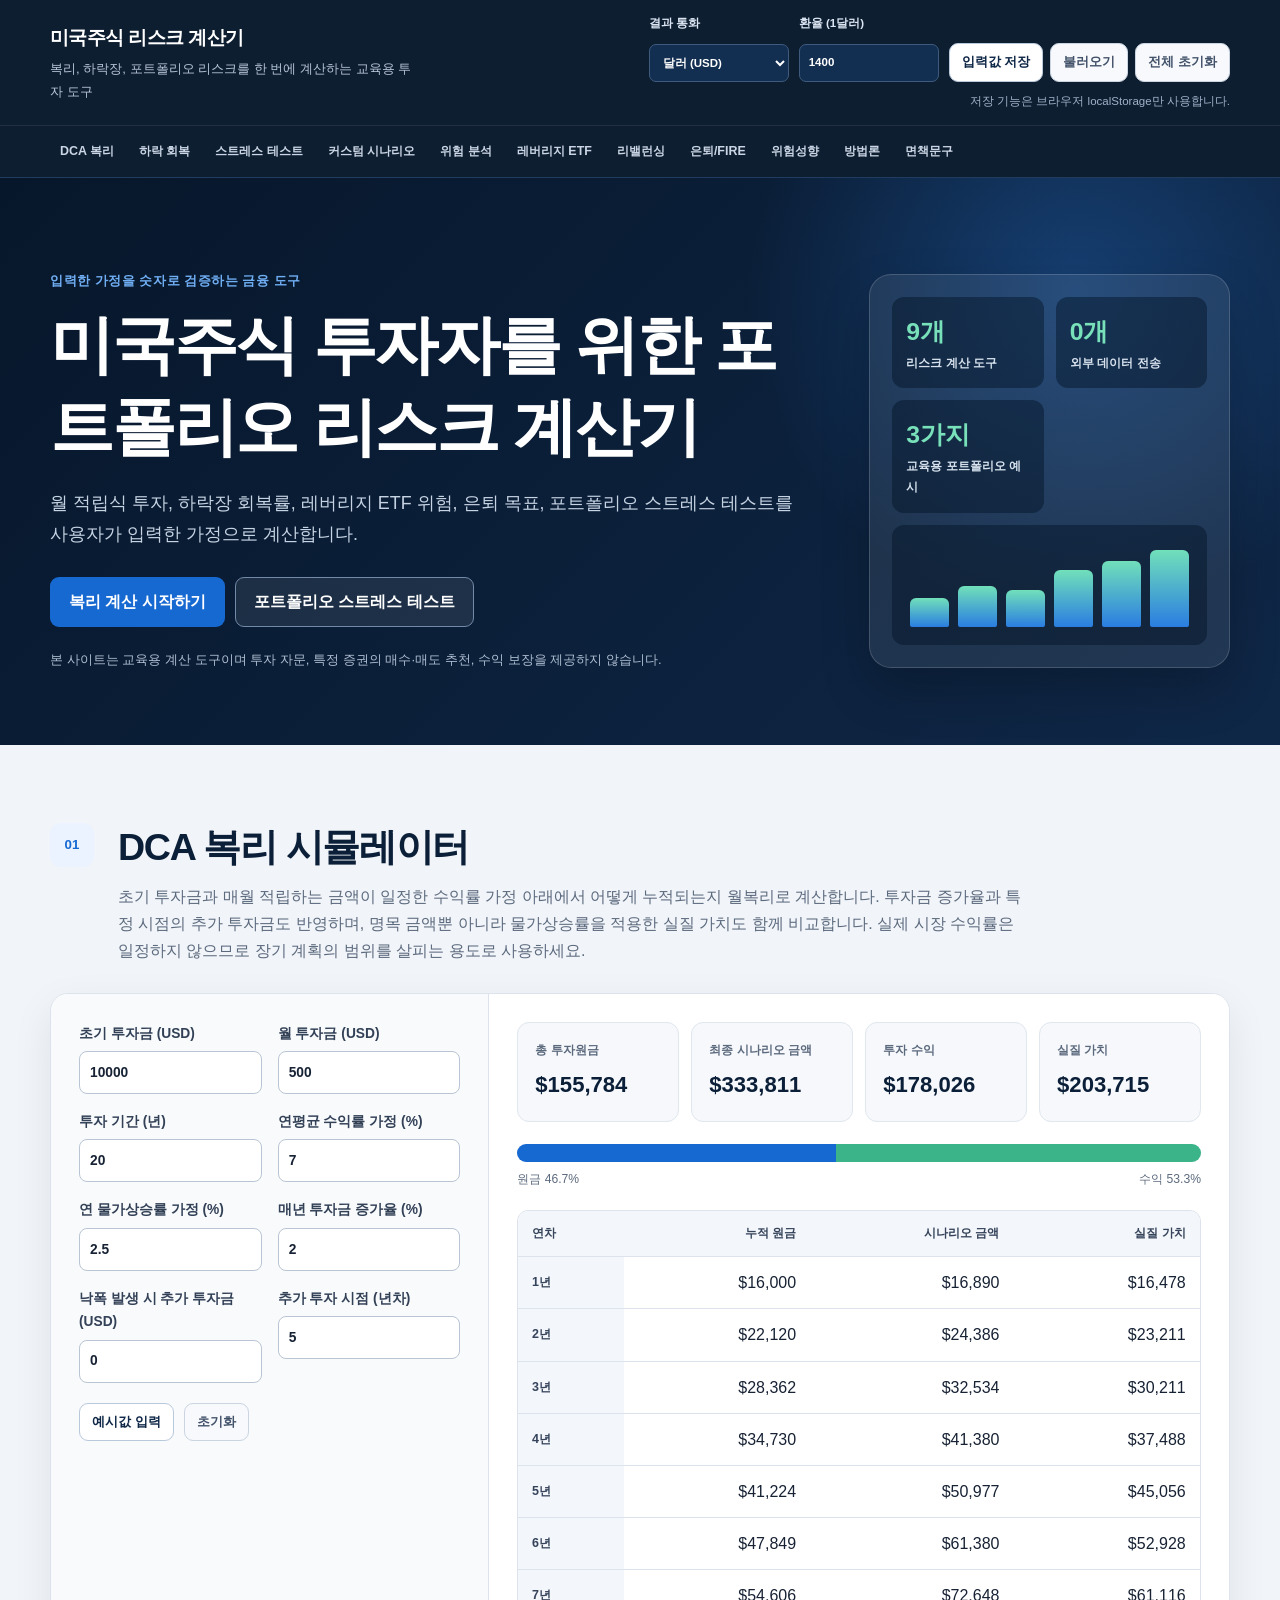
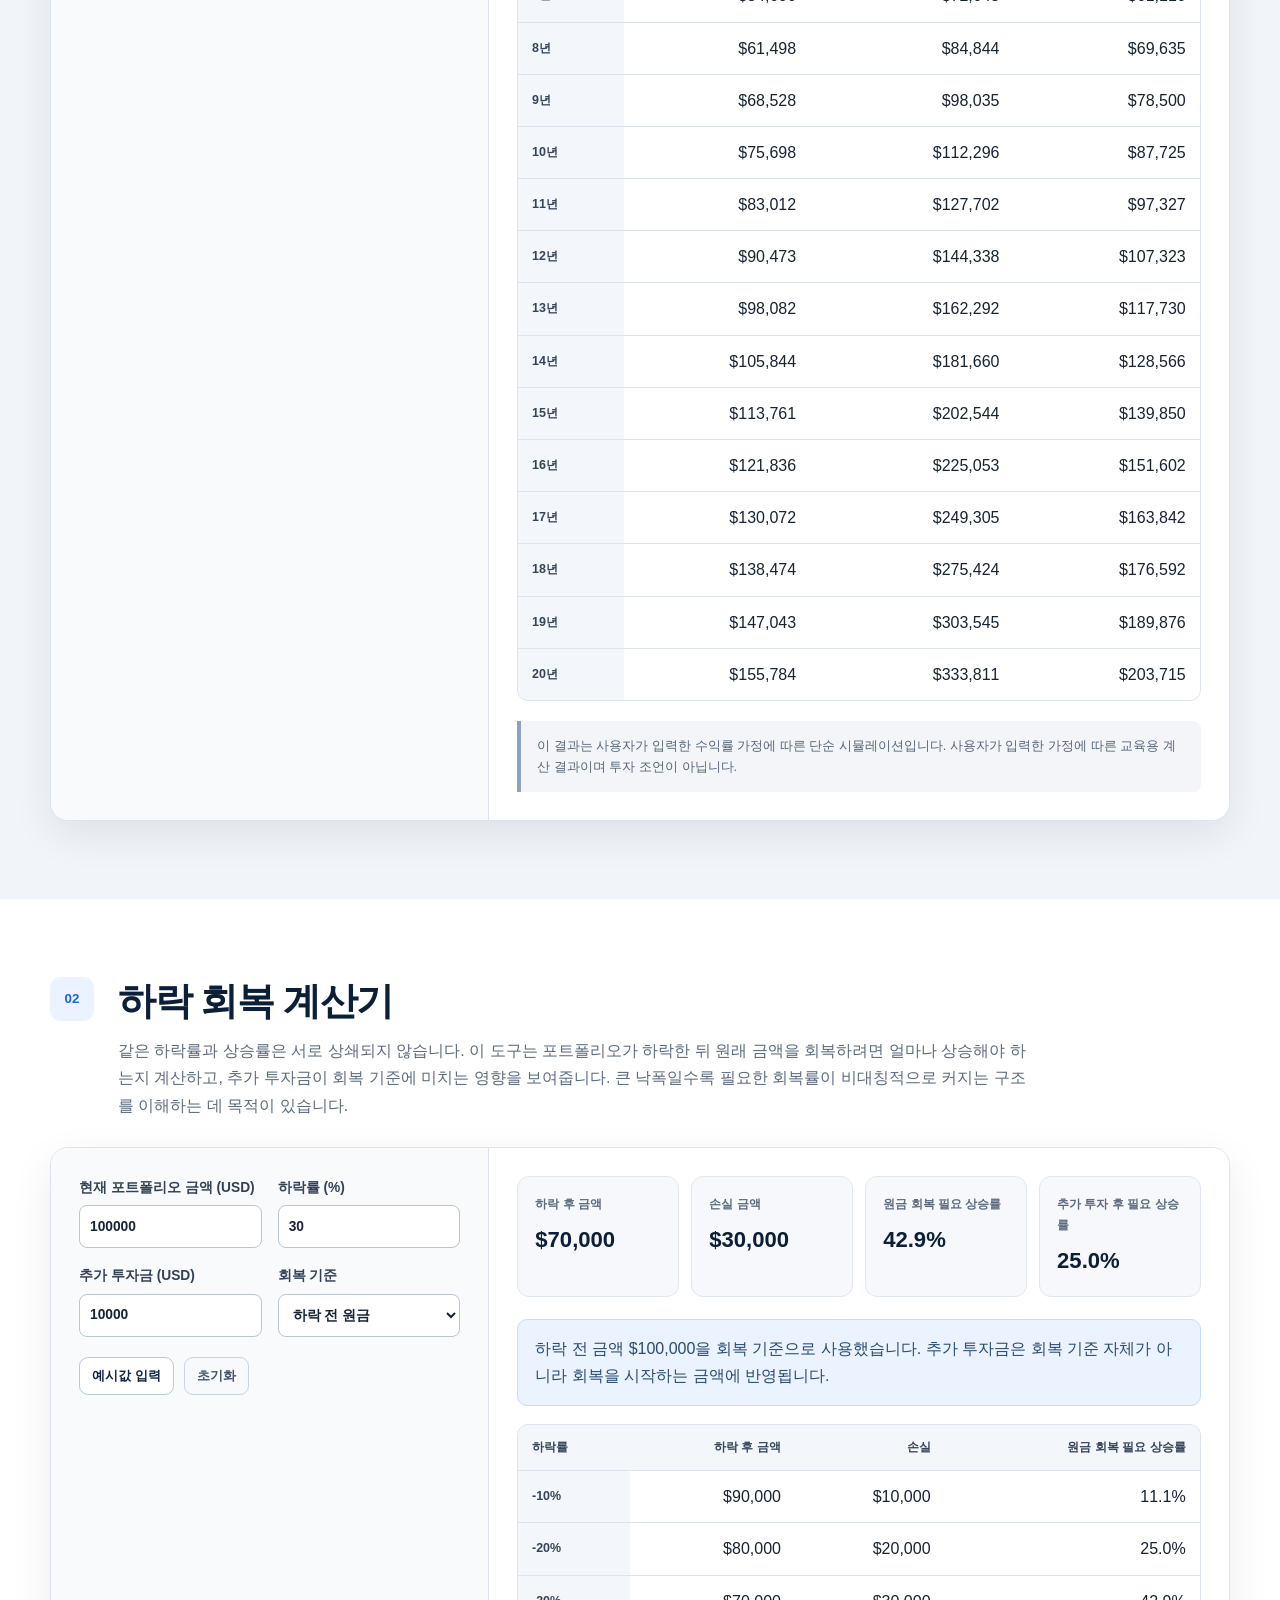
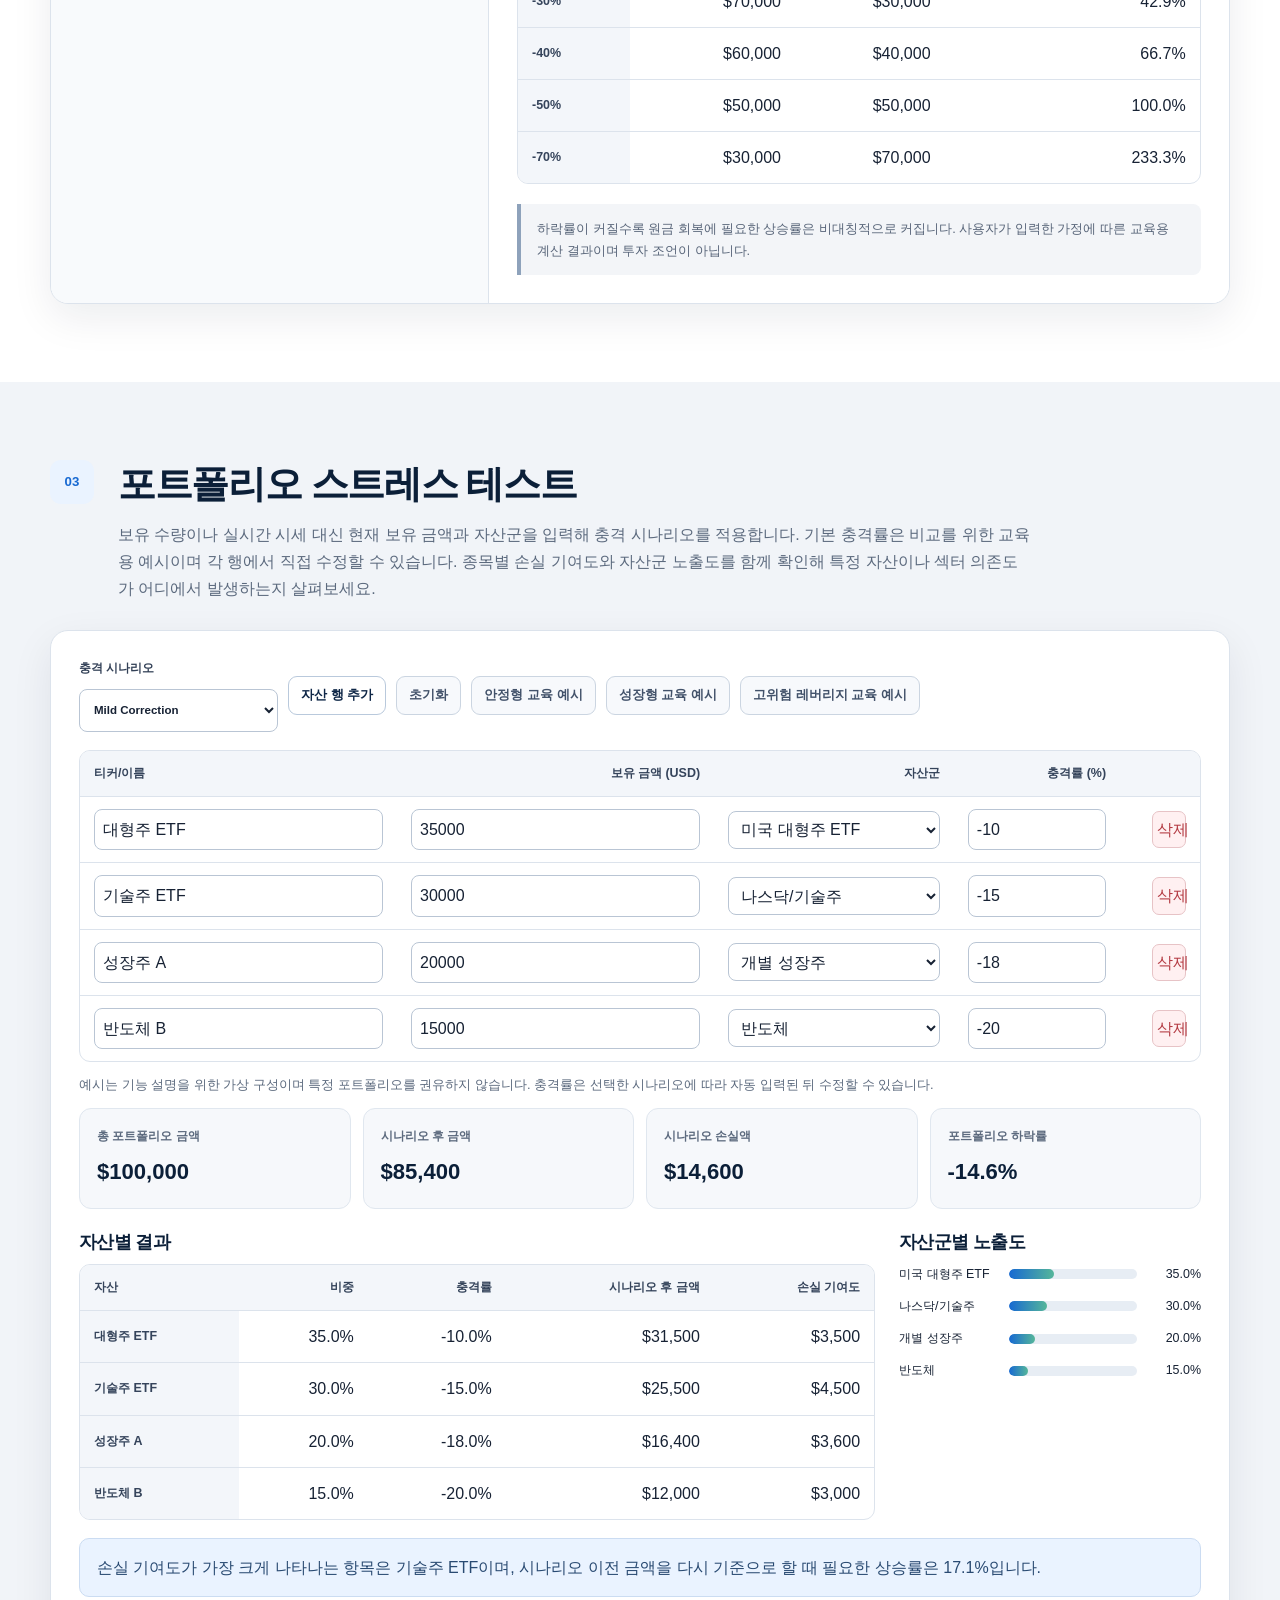
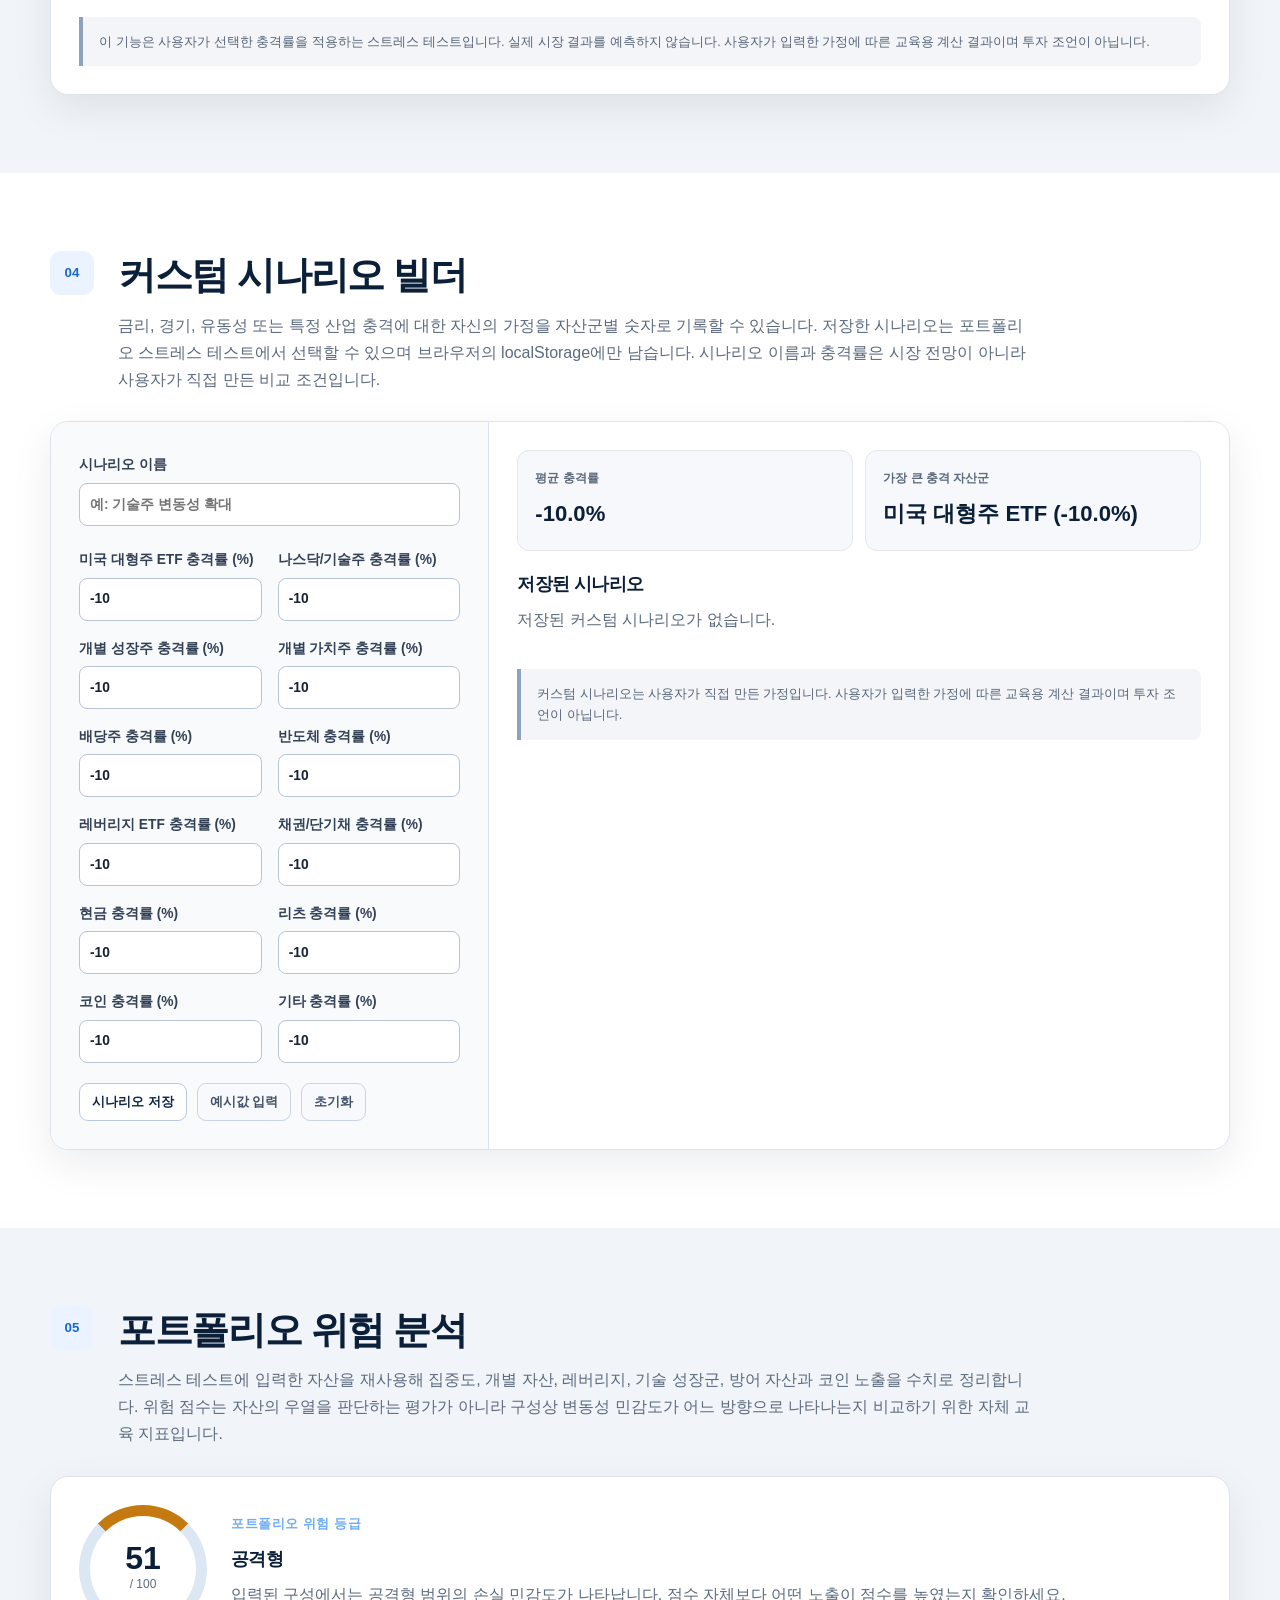
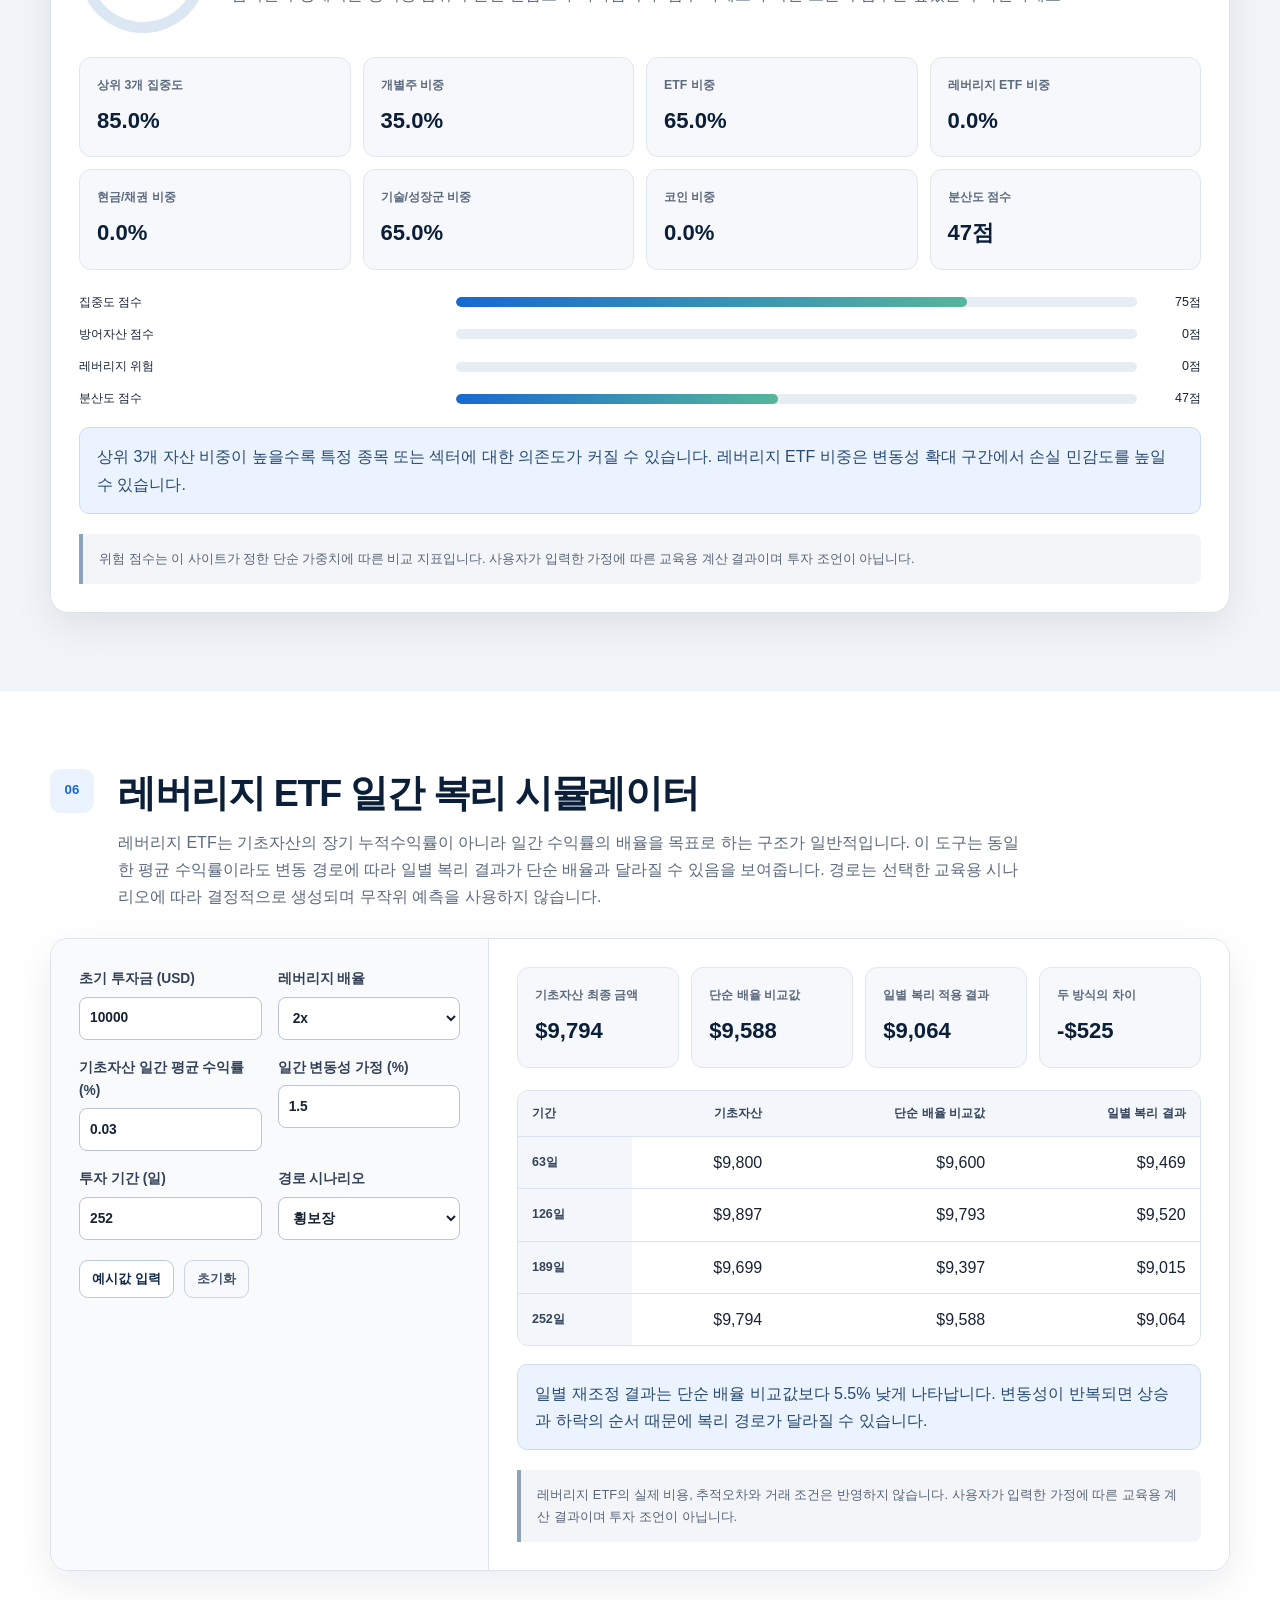
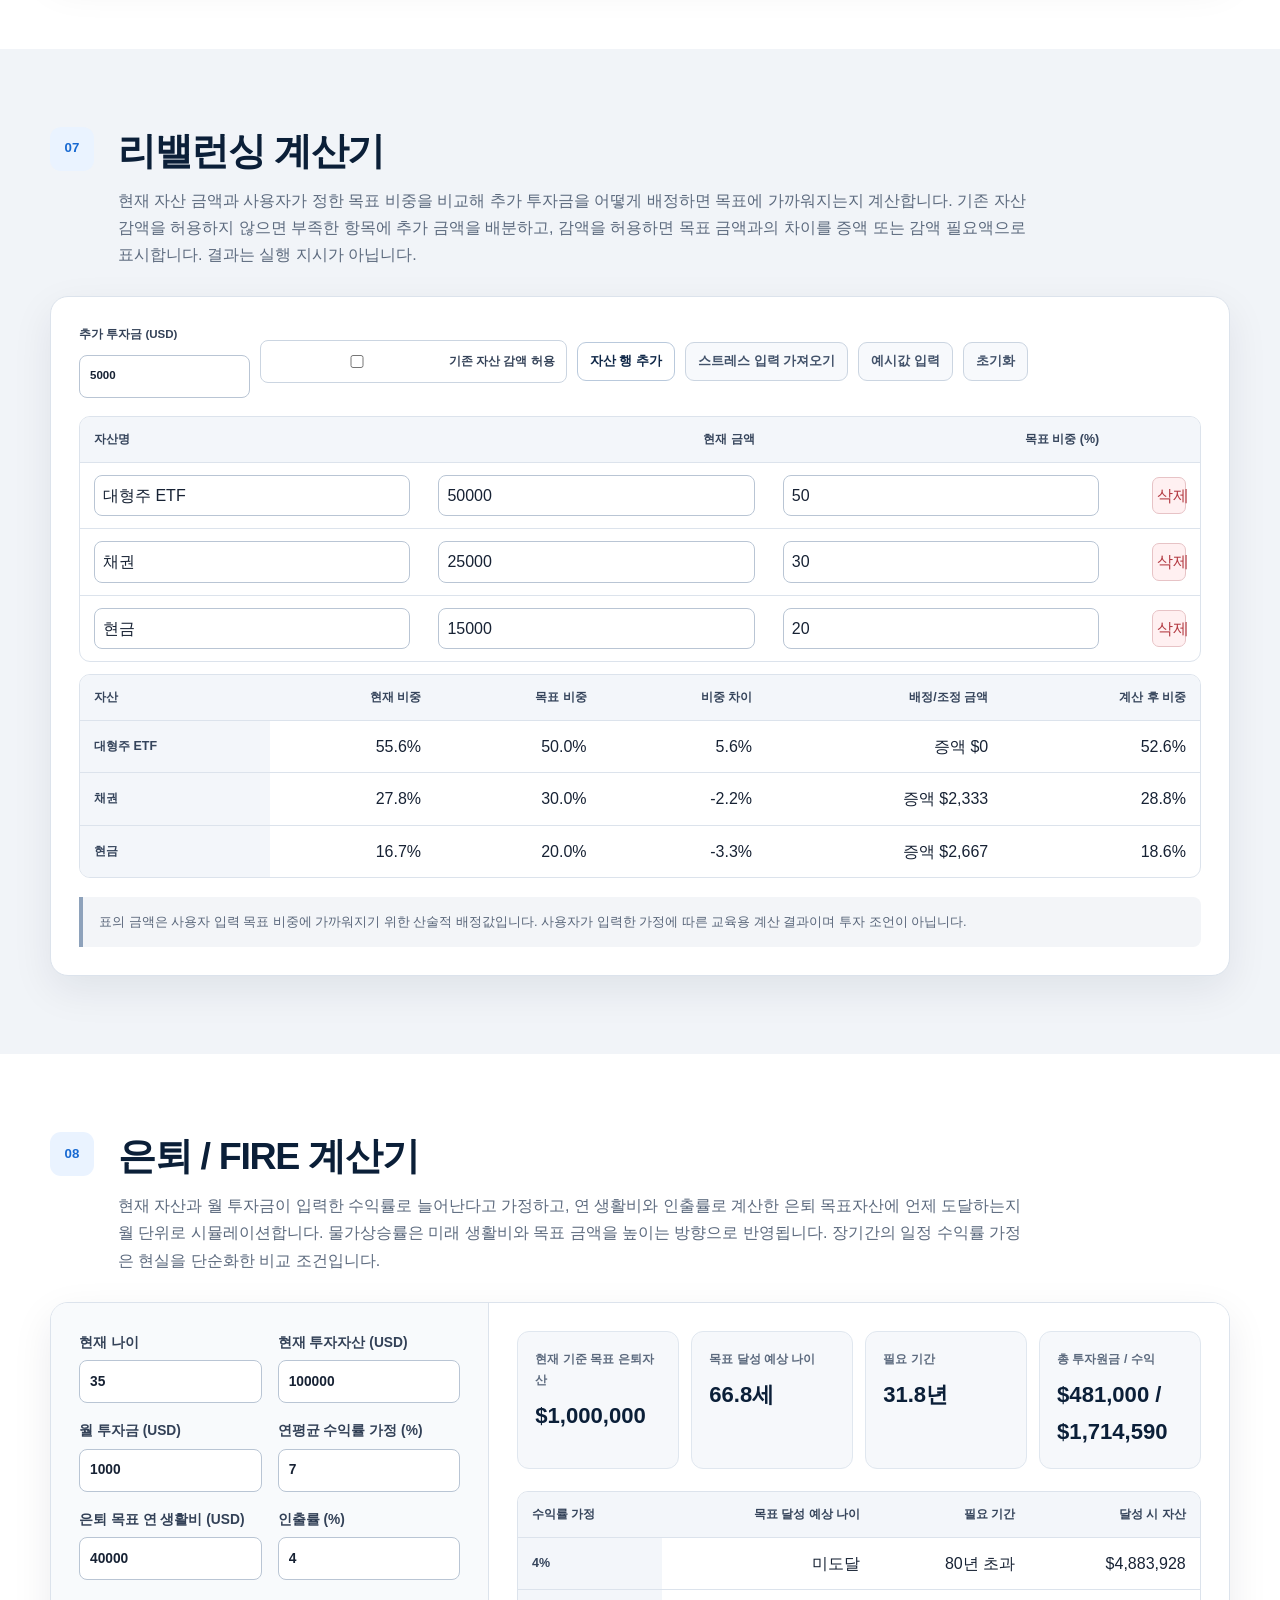
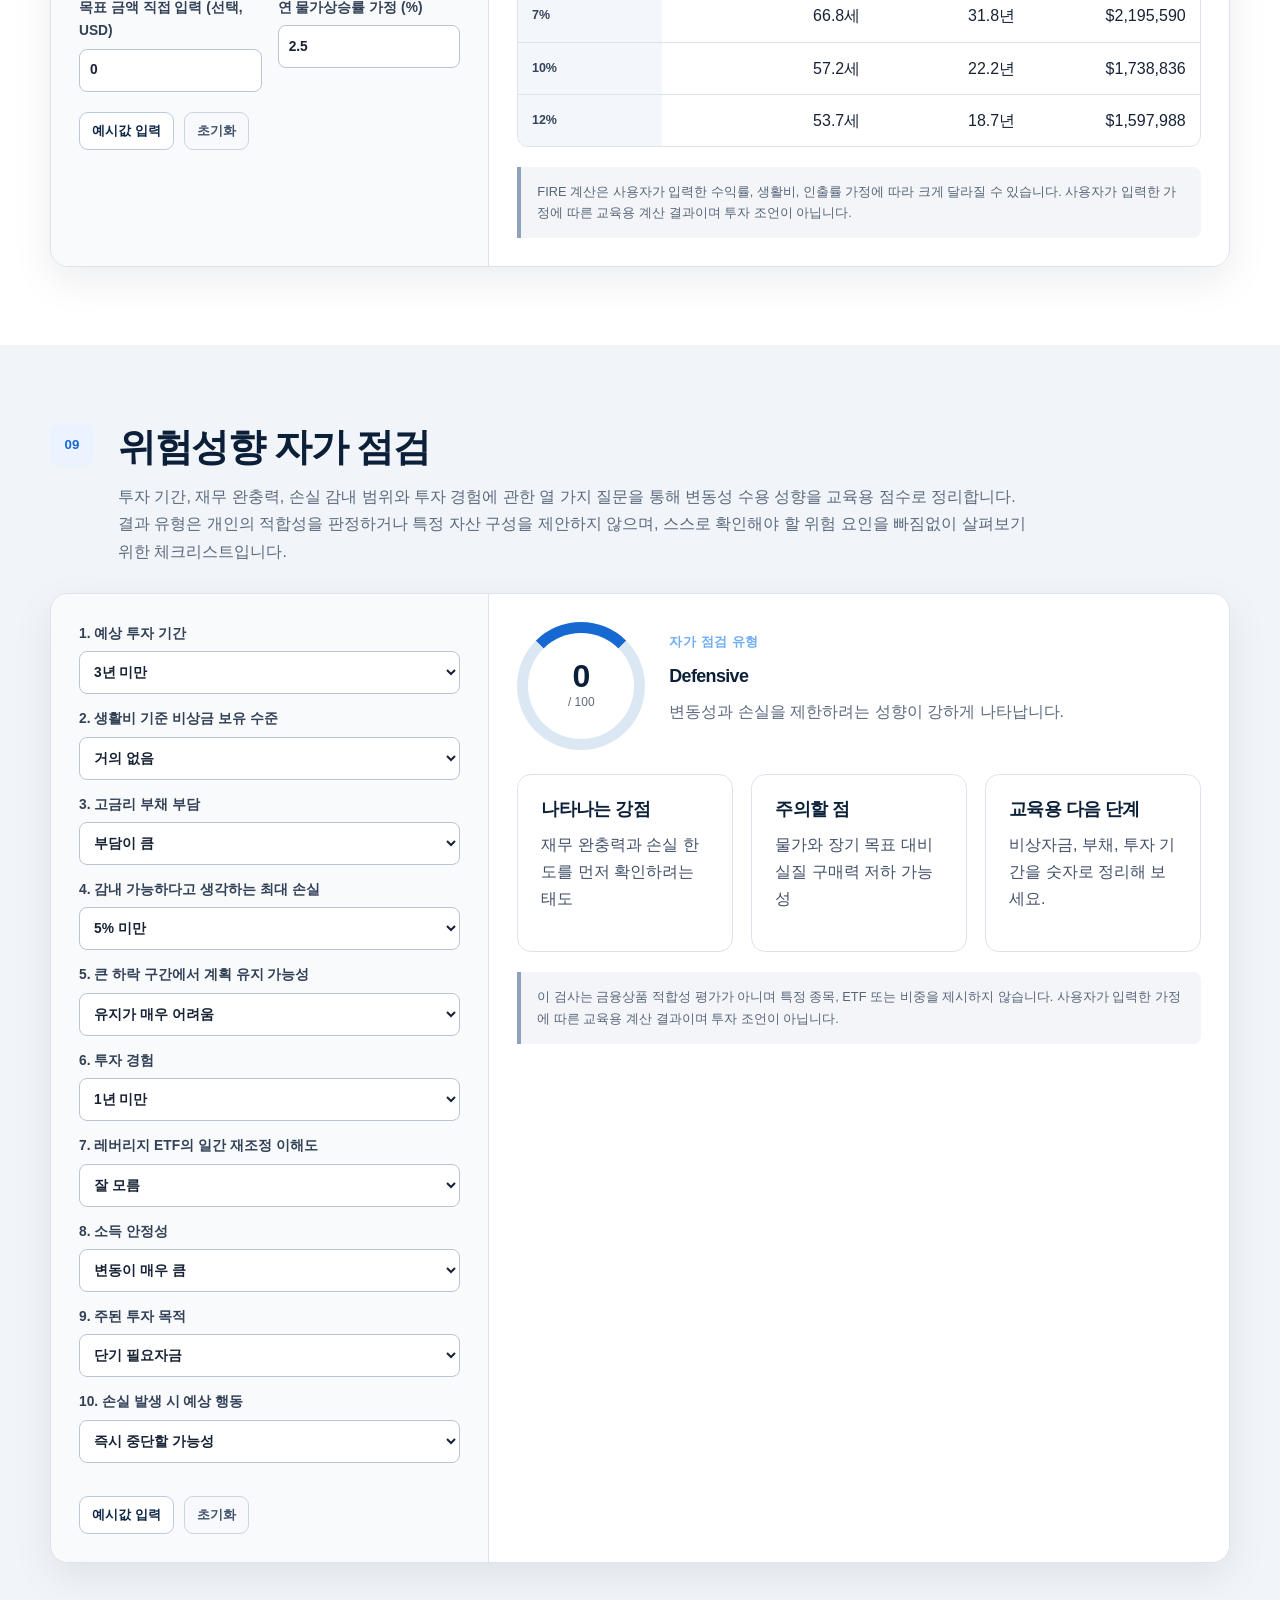
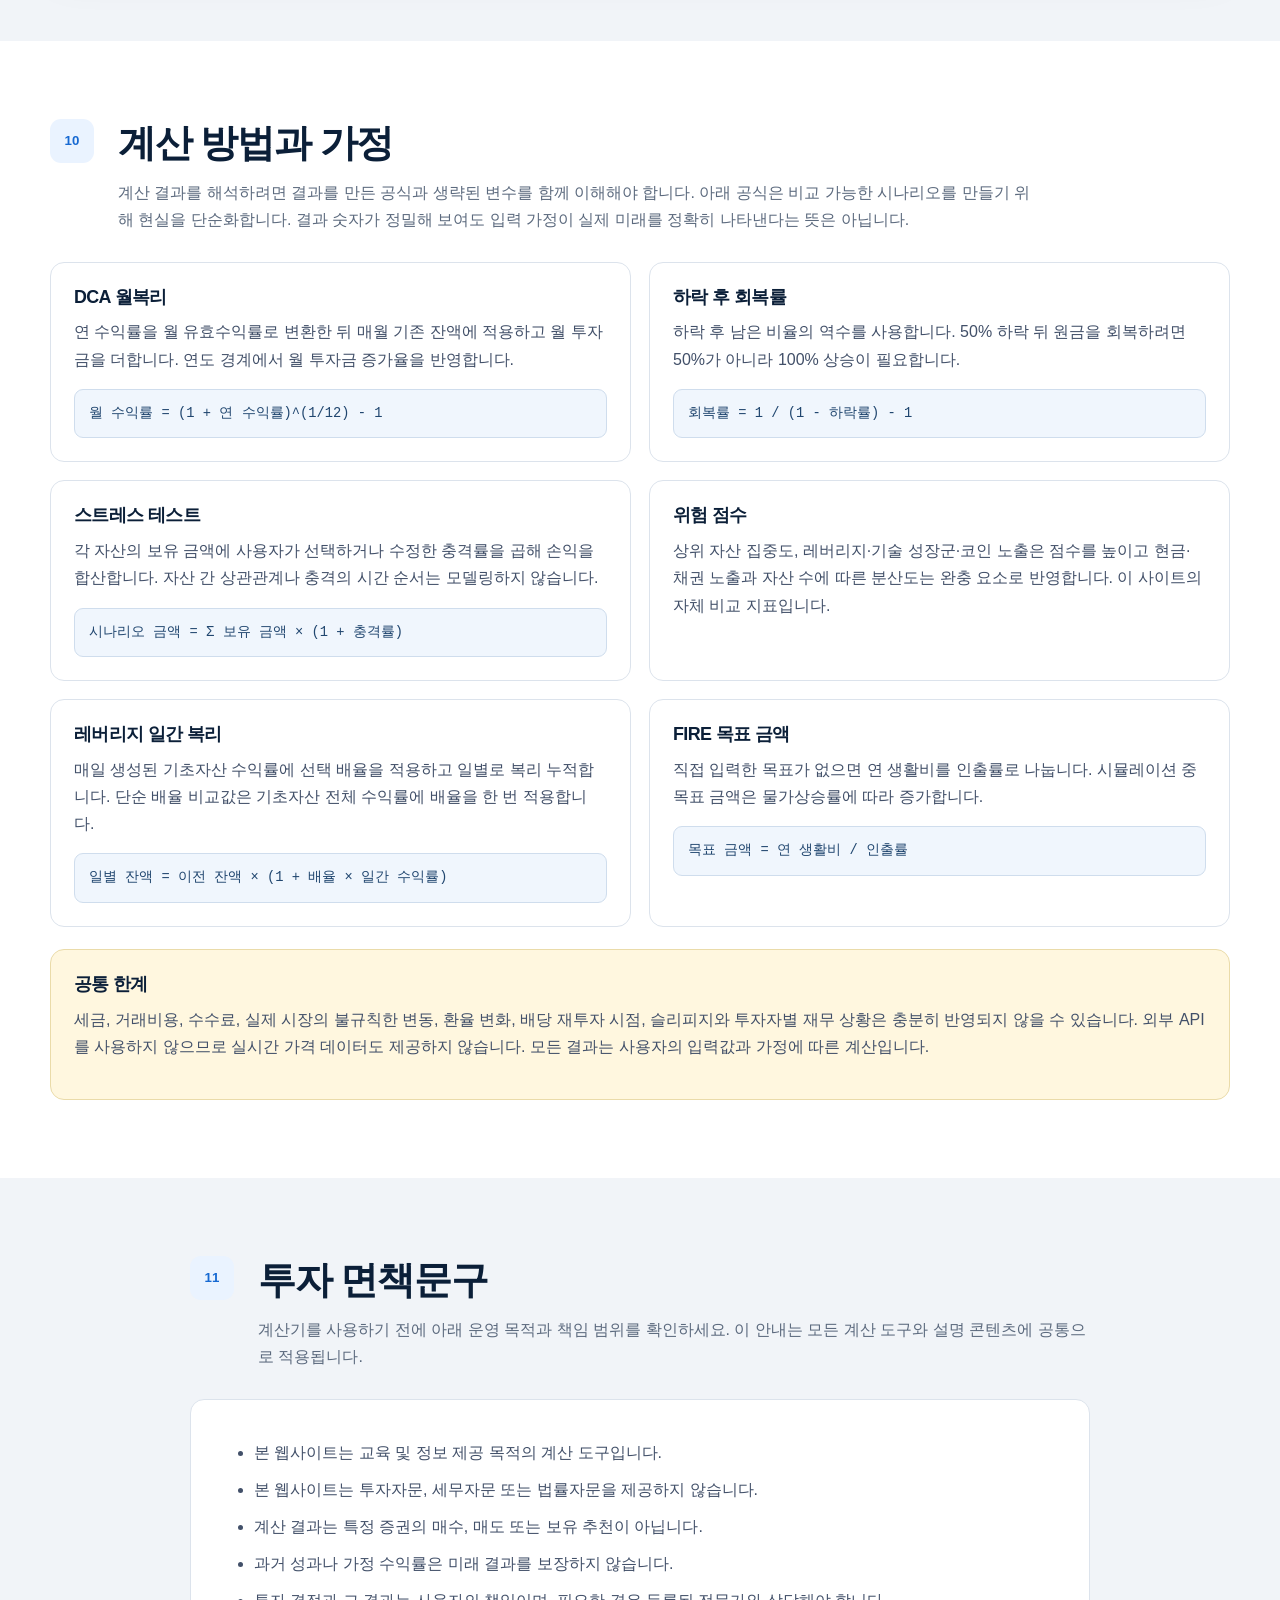
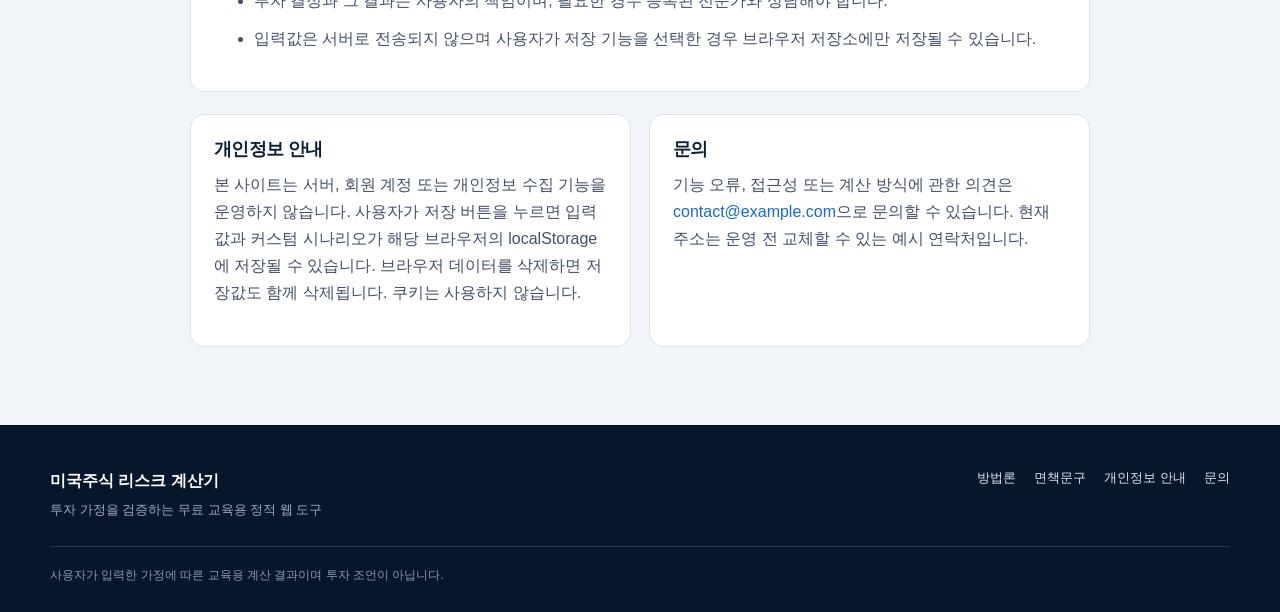
==== index.html @ c85aeb5d "Add files via upload" ====
<!doctype html>
<html lang="ko">
<head>
  <meta charset="utf-8">
  <meta name="viewport" content="width=device-width, initial-scale=1">
  <title>미국주식 복리 계산기 | 포트폴리오 리스크·DCA·하락 회복 계산</title>
  <meta name="description" content="미국주식 투자자를 위한 무료 교육용 계산기입니다. DCA 복리, 하락장 회복률, 포트폴리오 스트레스 테스트, 레버리지 ETF 위험, 은퇴 목표를 사용자가 입력한 가정으로 계산해보세요.">
  <meta name="robots" content="index, follow, max-image-preview:large, max-snippet:-1">
  <meta name="theme-color" content="#0f2747">
  <link rel="canonical" href="https://example.com/">
  <meta property="og:type" content="website">
  <meta property="og:locale" content="ko_KR">
  <meta property="og:site_name" content="미국주식 리스크 계산기">
  <meta property="og:title" content="미국주식 복리 계산기 | 포트폴리오 리스크·DCA·하락 회복 계산">
  <meta property="og:description" content="복리, 하락장 회복률, 포트폴리오 위험과 은퇴 목표를 사용자가 입력한 가정으로 계산하는 교육용 도구입니다.">
  <meta property="og:url" content="https://example.com/">
  <meta name="twitter:card" content="summary">
  <meta name="twitter:title" content="미국주식 복리·포트폴리오 리스크 계산기">
  <meta name="twitter:description" content="DCA 복리, 하락 회복, 스트레스 테스트와 FIRE 목표를 한 곳에서 계산하세요.">
  <script type="application/ld+json">
  {
    "@context": "https://schema.org",
    "@graph": [
      {
        "@type": "WebSite",
        "name": "미국주식 리스크 계산기",
        "url": "https://example.com/",
        "description": "미국주식 투자자를 위한 복리, 하락장, 포트폴리오 리스크 교육용 계산기",
        "inLanguage": "ko-KR"
      },
      {
        "@type": "WebApplication",
        "name": "미국주식 리스크 계산기",
        "url": "https://example.com/",
        "applicationCategory": "EducationalApplication",
        "operatingSystem": "모든 운영체제",
        "browserRequirements": "JavaScript를 지원하는 최신 웹 브라우저",
        "isAccessibleForFree": true,
        "description": "사용자가 직접 입력한 가정으로 투자 위험 시나리오를 계산하는 무료 교육용 웹 도구",
        "inLanguage": "ko-KR"
      }
    ]
  }
  </script>
  <link rel="stylesheet" href="styles.css">
  <script src="app.js" defer></script>
</head>
<body>
  <a class="skip-link" href="#main-content">본문으로 건너뛰기</a>
  <header class="site-header">
    <div class="container header-main">
      <div>
        <a class="brand" href="#top">미국주식 리스크 계산기</a>
        <p class="brand-subtitle">복리, 하락장, 포트폴리오 리스크를 한 번에 계산하는 교육용 투자 도구</p>
      </div>
      <div class="global-controls" aria-label="공통 표시 및 저장 설정">
        <label>결과 통화
          <select id="display-currency" data-save>
            <option value="USD">달러 (USD)</option>
            <option value="KRW">원화 (KRW)</option>
          </select>
        </label>
        <label>환율 (1달러)
          <input id="exchange-rate" type="number" min="1" value="1400" inputmode="decimal" data-save>
        </label>
        <div class="storage-actions">
          <button class="button button-small" id="save-all" type="button">입력값 저장</button>
          <button class="button button-small button-ghost" id="load-all" type="button">불러오기</button>
          <button class="button button-small button-ghost" id="reset-all" type="button">전체 초기화</button>
        </div>
        <p id="storage-status" class="storage-status" aria-live="polite">저장 기능은 브라우저 localStorage만 사용합니다.</p>
      </div>
    </div>
    <nav class="tool-nav" aria-label="계산기 메뉴">
      <div class="container tool-nav-scroll">
        <a href="#dca">DCA 복리</a>
        <a href="#drawdown">하락 회복</a>
        <a href="#stress">스트레스 테스트</a>
        <a href="#custom">커스텀 시나리오</a>
        <a href="#risk-analyzer">위험 분석</a>
        <a href="#leverage">레버리지 ETF</a>
        <a href="#rebalancing">리밸런싱</a>
        <a href="#fire">은퇴/FIRE</a>
        <a href="#risk-profile">위험성향</a>
        <a href="#methodology">방법론</a>
        <a href="#disclaimer">면책문구</a>
      </div>
    </nav>
  </header>

  <main id="main-content">
    <section class="hero" id="top">
      <div class="container hero-grid">
        <div>
          <p class="kicker">입력한 가정을 숫자로 검증하는 금융 도구</p>
          <h1>미국주식 투자자를 위한 포트폴리오 리스크 계산기</h1>
          <p class="hero-lead">월 적립식 투자, 하락장 회복률, 레버리지 ETF 위험, 은퇴 목표, 포트폴리오 스트레스 테스트를 사용자가 입력한 가정으로 계산합니다.</p>
          <div class="hero-actions">
            <a class="button button-primary" href="#dca">복리 계산 시작하기</a>
            <a class="button button-secondary" href="#stress">포트폴리오 스트레스 테스트</a>
          </div>
          <p class="hero-notice">본 사이트는 교육용 계산 도구이며 투자 자문, 특정 증권의 매수·매도 추천, 수익 보장을 제공하지 않습니다.</p>
        </div>
        <div class="hero-dashboard" aria-label="사이트 기능 요약">
          <div class="hero-stat"><span>9개</span><strong>리스크 계산 도구</strong></div>
          <div class="hero-stat"><span>0개</span><strong>외부 데이터 전송</strong></div>
          <div class="hero-stat"><span>3가지</span><strong>교육용 포트폴리오 예시</strong></div>
          <div class="mini-chart" aria-hidden="true"><i style="height:34%"></i><i style="height:48%"></i><i style="height:43%"></i><i style="height:67%"></i><i style="height:78%"></i><i style="height:91%"></i></div>
        </div>
      </div>
    </section>

    <section class="tool-section" id="dca" aria-labelledby="dca-title">
      <div class="container">
        <div class="section-heading"><p class="section-number">01</p><div><h2 id="dca-title">DCA 복리 시뮬레이터</h2><p>초기 투자금과 매월 적립하는 금액이 일정한 수익률 가정 아래에서 어떻게 누적되는지 월복리로 계산합니다. 투자금 증가율과 특정 시점의 추가 투자금도 반영하며, 명목 금액뿐 아니라 물가상승률을 적용한 실질 가치도 함께 비교합니다. 실제 시장 수익률은 일정하지 않으므로 장기 계획의 범위를 살피는 용도로 사용하세요.</p></div></div>
        <div class="calculator-card">
          <form class="input-panel" id="dca-form">
            <div class="form-grid">
              <label>초기 투자금 (USD)<input id="dca-initial" type="number" min="0" value="10000" data-save></label>
              <label>월 투자금 (USD)<input id="dca-monthly" type="number" min="0" value="500" data-save></label>
              <label>투자 기간 (년)<input id="dca-years" type="number" min="1" max="60" value="20" data-save></label>
              <label>연평균 수익률 가정 (%)<input id="dca-return" type="number" min="-99" max="100" step="0.1" value="7" data-save></label>
              <label>연 물가상승률 가정 (%)<input id="dca-inflation" type="number" min="0" max="30" step="0.1" value="2.5" data-save></label>
              <label>매년 투자금 증가율 (%)<input id="dca-increase" type="number" min="0" max="100" step="0.1" value="2" data-save></label>
              <label>낙폭 발생 시 추가 투자금 (USD)<input id="dca-extra" type="number" min="0" value="0" data-save></label>
              <label>추가 투자 시점 (년차)<input id="dca-extra-year" type="number" min="1" max="60" value="5" data-save></label>
            </div>
            <div class="form-actions"><button class="button button-small" type="button" data-example="dca">예시값 입력</button><button class="button button-small button-ghost" type="reset">초기화</button></div>
          </form>
          <div class="result-panel" aria-live="polite">
            <div class="metric-grid four"><div class="metric"><span>총 투자원금</span><strong id="dca-principal">-</strong></div><div class="metric"><span>최종 시나리오 금액</span><strong id="dca-final">-</strong></div><div class="metric"><span>투자 수익</span><strong id="dca-profit">-</strong></div><div class="metric"><span>실질 가치</span><strong id="dca-real">-</strong></div></div>
            <div id="dca-bars" class="ratio-bars"></div>
            <div class="table-wrap"><table><thead><tr><th>연차</th><th>누적 원금</th><th>시나리오 금액</th><th>실질 가치</th></tr></thead><tbody id="dca-table"></tbody></table></div>
            <p class="result-note">이 결과는 사용자가 입력한 수익률 가정에 따른 단순 시뮬레이션입니다. 사용자가 입력한 가정에 따른 교육용 계산 결과이며 투자 조언이 아닙니다.</p>
          </div>
        </div>
      </div>
    </section>

    <section class="tool-section alt" id="drawdown" aria-labelledby="drawdown-title">
      <div class="container">
        <div class="section-heading"><p class="section-number">02</p><div><h2 id="drawdown-title">하락 회복 계산기</h2><p>같은 하락률과 상승률은 서로 상쇄되지 않습니다. 이 도구는 포트폴리오가 하락한 뒤 원래 금액을 회복하려면 얼마나 상승해야 하는지 계산하고, 추가 투자금이 회복 기준에 미치는 영향을 보여줍니다. 큰 낙폭일수록 필요한 회복률이 비대칭적으로 커지는 구조를 이해하는 데 목적이 있습니다.</p></div></div>
        <div class="calculator-card">
          <form class="input-panel" id="drawdown-form">
            <div class="form-grid two">
              <label>현재 포트폴리오 금액 (USD)<input id="dd-current" type="number" min="0" value="100000" data-save></label>
              <label>하락률 (%)<input id="dd-rate" type="number" min="0" max="99.9" step="0.1" value="30" data-save></label>
              <label>추가 투자금 (USD)<input id="dd-extra" type="number" min="0" value="10000" data-save></label>
              <label>회복 기준<select id="dd-target" data-save><option value="principal">하락 전 원금</option><option value="custom">하락 후 금액 대비 목표 상승률</option></select></label>
              <label id="dd-custom-wrap" hidden>목표 상승률 (%)<input id="dd-custom" type="number" min="0" value="20" data-save></label>
            </div>
            <div class="form-actions"><button class="button button-small" type="button" data-example="drawdown">예시값 입력</button><button class="button button-small button-ghost" type="reset">초기화</button></div>
          </form>
          <div class="result-panel" aria-live="polite">
            <div class="metric-grid four"><div class="metric"><span>하락 후 금액</span><strong id="dd-after">-</strong></div><div class="metric"><span>손실 금액</span><strong id="dd-loss">-</strong></div><div class="metric"><span>원금 회복 필요 상승률</span><strong id="dd-recovery">-</strong></div><div class="metric"><span>추가 투자 후 필요 상승률</span><strong id="dd-recovery-extra">-</strong></div></div>
            <p id="dd-target-result" class="interpretation"></p>
            <div class="table-wrap"><table><thead><tr><th>하락률</th><th>하락 후 금액</th><th>손실</th><th>원금 회복 필요 상승률</th></tr></thead><tbody id="dd-table"></tbody></table></div>
            <p class="result-note">하락률이 커질수록 원금 회복에 필요한 상승률은 비대칭적으로 커집니다. 사용자가 입력한 가정에 따른 교육용 계산 결과이며 투자 조언이 아닙니다.</p>
          </div>
        </div>
      </div>
    </section>

    <section class="tool-section" id="stress" aria-labelledby="stress-title">
      <div class="container">
        <div class="section-heading"><p class="section-number">03</p><div><h2 id="stress-title">포트폴리오 스트레스 테스트</h2><p>보유 수량이나 실시간 시세 대신 현재 보유 금액과 자산군을 입력해 충격 시나리오를 적용합니다. 기본 충격률은 비교를 위한 교육용 예시이며 각 행에서 직접 수정할 수 있습니다. 종목별 손실 기여도와 자산군 노출도를 함께 확인해 특정 자산이나 섹터 의존도가 어디에서 발생하는지 살펴보세요.</p></div></div>
        <div class="wide-card">
          <div class="toolbar wrap">
            <label>충격 시나리오<select id="stress-scenario" data-save></select></label>
            <button class="button button-small" id="add-portfolio-row" type="button">자산 행 추가</button>
            <button class="button button-small button-ghost" id="reset-portfolio" type="button">초기화</button>
            <button class="button button-small button-ghost" type="button" data-portfolio-example="stable">안정형 교육 예시</button>
            <button class="button button-small button-ghost" type="button" data-portfolio-example="growth">성장형 교육 예시</button>
            <button class="button button-small button-ghost" type="button" data-portfolio-example="leverage">고위험 레버리지 교육 예시</button>
          </div>
          <div class="table-wrap input-table-wrap"><table class="input-table"><thead><tr><th>티커/이름</th><th>보유 금액 (USD)</th><th>자산군</th><th>충격률 (%)</th><th><span class="sr-only">행 삭제</span></th></tr></thead><tbody id="portfolio-body"></tbody></table></div>
          <p class="field-hint">예시는 기능 설명을 위한 가상 구성이며 특정 포트폴리오를 권유하지 않습니다. 충격률은 선택한 시나리오에 따라 자동 입력된 뒤 수정할 수 있습니다.</p>
          <div id="stress-warning" class="inline-warning" aria-live="polite"></div>
          <div class="metric-grid four"><div class="metric"><span>총 포트폴리오 금액</span><strong id="stress-total">-</strong></div><div class="metric"><span>시나리오 후 금액</span><strong id="stress-after">-</strong></div><div class="metric"><span>시나리오 손실액</span><strong id="stress-loss">-</strong></div><div class="metric"><span>포트폴리오 하락률</span><strong id="stress-rate">-</strong></div></div>
          <div class="split-results"><div><h3>자산별 결과</h3><div class="table-wrap"><table><thead><tr><th>자산</th><th>비중</th><th>충격률</th><th>시나리오 후 금액</th><th>손실 기여도</th></tr></thead><tbody id="stress-result-body"></tbody></table></div></div><div><h3>자산군별 노출도</h3><div id="stress-exposure" class="bar-list"></div></div></div>
          <p id="stress-interpretation" class="interpretation"></p>
          <p class="result-note">이 기능은 사용자가 선택한 충격률을 적용하는 스트레스 테스트입니다. 실제 시장 결과를 예측하지 않습니다. 사용자가 입력한 가정에 따른 교육용 계산 결과이며 투자 조언이 아닙니다.</p>
        </div>
      </div>
    </section>

    <section class="tool-section alt" id="custom" aria-labelledby="custom-title">
      <div class="container">
        <div class="section-heading"><p class="section-number">04</p><div><h2 id="custom-title">커스텀 시나리오 빌더</h2><p>금리, 경기, 유동성 또는 특정 산업 충격에 대한 자신의 가정을 자산군별 숫자로 기록할 수 있습니다. 저장한 시나리오는 포트폴리오 스트레스 테스트에서 선택할 수 있으며 브라우저의 localStorage에만 남습니다. 시나리오 이름과 충격률은 시장 전망이 아니라 사용자가 직접 만든 비교 조건입니다.</p></div></div>
        <div class="calculator-card">
          <form class="input-panel" id="custom-form"><label>시나리오 이름<input id="custom-name" type="text" maxlength="40" placeholder="예: 기술주 변동성 확대" data-save></label><div id="custom-shock-grid" class="form-grid two spacer-top"></div><div class="form-actions"><button class="button button-small button-primary" type="submit">시나리오 저장</button><button class="button button-small button-ghost" type="button" data-example="custom">예시값 입력</button><button class="button button-small button-ghost" type="reset">초기화</button></div></form>
          <div class="result-panel"><div class="metric-grid two"><div class="metric"><span>평균 충격률</span><strong id="custom-average">-</strong></div><div class="metric"><span>가장 큰 충격 자산군</span><strong id="custom-largest">-</strong></div></div><h3>저장된 시나리오</h3><div id="custom-list" class="saved-list"></div><p class="result-note">커스텀 시나리오는 사용자가 직접 만든 가정입니다. 사용자가 입력한 가정에 따른 교육용 계산 결과이며 투자 조언이 아닙니다.</p></div>
        </div>
      </div>
    </section>

    <section class="tool-section" id="risk-analyzer" aria-labelledby="risk-title">
      <div class="container">
        <div class="section-heading"><p class="section-number">05</p><div><h2 id="risk-title">포트폴리오 위험 분석</h2><p>스트레스 테스트에 입력한 자산을 재사용해 집중도, 개별 자산, 레버리지, 기술 성장군, 방어 자산과 코인 노출을 수치로 정리합니다. 위험 점수는 자산의 우열을 판단하는 평가가 아니라 구성상 변동성 민감도가 어느 방향으로 나타나는지 비교하기 위한 자체 교육 지표입니다.</p></div></div>
        <div class="wide-card">
          <div class="score-layout"><div class="score-ring" id="risk-score-ring"><strong id="risk-score">0</strong><span>/ 100</span></div><div><p class="kicker">포트폴리오 위험 등급</p><h3 id="risk-grade">입력 대기</h3><p id="risk-summary" class="muted">스트레스 테스트에 자산을 입력하면 자동 분석됩니다.</p></div></div>
          <div class="metric-grid four"><div class="metric"><span>상위 3개 집중도</span><strong id="risk-top3">-</strong></div><div class="metric"><span>개별주 비중</span><strong id="risk-individual">-</strong></div><div class="metric"><span>ETF 비중</span><strong id="risk-etf">-</strong></div><div class="metric"><span>레버리지 ETF 비중</span><strong id="risk-leverage">-</strong></div><div class="metric"><span>현금/채권 비중</span><strong id="risk-defensive">-</strong></div><div class="metric"><span>기술/성장군 비중</span><strong id="risk-tech">-</strong></div><div class="metric"><span>코인 비중</span><strong id="risk-crypto">-</strong></div><div class="metric"><span>분산도 점수</span><strong id="risk-diversification">-</strong></div></div>
          <div id="risk-components" class="bar-list"></div>
          <p class="interpretation">상위 3개 자산 비중이 높을수록 특정 종목 또는 섹터에 대한 의존도가 커질 수 있습니다. 레버리지 ETF 비중은 변동성 확대 구간에서 손실 민감도를 높일 수 있습니다.</p>
          <p class="result-note">위험 점수는 이 사이트가 정한 단순 가중치에 따른 비교 지표입니다. 사용자가 입력한 가정에 따른 교육용 계산 결과이며 투자 조언이 아닙니다.</p>
        </div>
      </div>
    </section>

    <section class="tool-section alt" id="leverage" aria-labelledby="leverage-title">
      <div class="container">
        <div class="section-heading"><p class="section-number">06</p><div><h2 id="leverage-title">레버리지 ETF 일간 복리 시뮬레이터</h2><p>레버리지 ETF는 기초자산의 장기 누적수익률이 아니라 일간 수익률의 배율을 목표로 하는 구조가 일반적입니다. 이 도구는 동일한 평균 수익률이라도 변동 경로에 따라 일별 복리 결과가 단순 배율과 달라질 수 있음을 보여줍니다. 경로는 선택한 교육용 시나리오에 따라 결정적으로 생성되며 무작위 예측을 사용하지 않습니다.</p></div></div>
        <div class="calculator-card">
          <form class="input-panel" id="leverage-form"><div class="form-grid two"><label>초기 투자금 (USD)<input id="lev-initial" type="number" min="0" value="10000" data-save></label><label>레버리지 배율<select id="lev-multiple" data-save><option value="2">2x</option><option value="3">3x</option><option value="-1">-1x</option><option value="-2">-2x</option><option value="-3">-3x</option></select></label><label>기초자산 일간 평균 수익률 (%)<input id="lev-mean" type="number" min="-20" max="20" step="0.01" value="0.03" data-save></label><label>일간 변동성 가정 (%)<input id="lev-vol" type="number" min="0" max="30" step="0.1" value="1.5" data-save></label><label>투자 기간 (일)<input id="lev-days" type="number" min="2" max="2000" value="252" data-save></label><label>경로 시나리오<select id="lev-scenario" data-save><option value="sideways">횡보장</option><option value="crash">급락 후 회복</option><option value="rise">완만한 상승</option><option value="volatile">고변동성 박스권</option></select></label></div><div class="form-actions"><button class="button button-small" type="button" data-example="leverage">예시값 입력</button><button class="button button-small button-ghost" type="reset">초기화</button></div></form>
          <div class="result-panel"><div class="metric-grid four"><div class="metric"><span>기초자산 최종 금액</span><strong id="lev-underlying">-</strong></div><div class="metric"><span>단순 배율 비교값</span><strong id="lev-simple">-</strong></div><div class="metric"><span>일별 복리 적용 결과</span><strong id="lev-daily">-</strong></div><div class="metric"><span>두 방식의 차이</span><strong id="lev-gap">-</strong></div></div><div class="table-wrap"><table><thead><tr><th>기간</th><th>기초자산</th><th>단순 배율 비교값</th><th>일별 복리 결과</th></tr></thead><tbody id="lev-table"></tbody></table></div><p id="lev-explanation" class="interpretation"></p><p class="result-note">레버리지 ETF의 실제 비용, 추적오차와 거래 조건은 반영하지 않습니다. 사용자가 입력한 가정에 따른 교육용 계산 결과이며 투자 조언이 아닙니다.</p></div>
        </div>
      </div>
    </section>

    <section class="tool-section" id="rebalancing" aria-labelledby="rebalance-title">
      <div class="container">
        <div class="section-heading"><p class="section-number">07</p><div><h2 id="rebalance-title">리밸런싱 계산기</h2><p>현재 자산 금액과 사용자가 정한 목표 비중을 비교해 추가 투자금을 어떻게 배정하면 목표에 가까워지는지 계산합니다. 기존 자산 감액을 허용하지 않으면 부족한 항목에 추가 금액을 배분하고, 감액을 허용하면 목표 금액과의 차이를 증액 또는 감액 필요액으로 표시합니다. 결과는 실행 지시가 아닙니다.</p></div></div>
        <div class="wide-card"><div class="toolbar wrap"><label>추가 투자금 (USD)<input id="rebalance-extra" type="number" min="0" value="5000" data-save></label><label class="check-label"><input id="rebalance-sell" type="checkbox" data-save> 기존 자산 감액 허용</label><button class="button button-small" id="rebalance-add" type="button">자산 행 추가</button><button class="button button-small button-ghost" id="rebalance-import" type="button">스트레스 입력 가져오기</button><button class="button button-small button-ghost" type="button" data-example="rebalancing">예시값 입력</button><button class="button button-small button-ghost" id="reset-rebalancing" type="button">초기화</button></div><div class="table-wrap input-table-wrap"><table class="input-table"><thead><tr><th>자산명</th><th>현재 금액</th><th>목표 비중 (%)</th><th><span class="sr-only">행 삭제</span></th></tr></thead><tbody id="rebalance-body"></tbody></table></div><div id="rebalance-warning" class="inline-warning" aria-live="polite"></div><div class="table-wrap"><table><thead><tr><th>자산</th><th>현재 비중</th><th>목표 비중</th><th>비중 차이</th><th>배정/조정 금액</th><th>계산 후 비중</th></tr></thead><tbody id="rebalance-result-body"></tbody></table></div><p class="result-note">표의 금액은 사용자 입력 목표 비중에 가까워지기 위한 산술적 배정값입니다. 사용자가 입력한 가정에 따른 교육용 계산 결과이며 투자 조언이 아닙니다.</p></div>
      </div>
    </section>

    <section class="tool-section alt" id="fire" aria-labelledby="fire-title">
      <div class="container">
        <div class="section-heading"><p class="section-number">08</p><div><h2 id="fire-title">은퇴 / FIRE 계산기</h2><p>현재 자산과 월 투자금이 입력한 수익률로 늘어난다고 가정하고, 연 생활비와 인출률로 계산한 은퇴 목표자산에 언제 도달하는지 월 단위로 시뮬레이션합니다. 물가상승률은 미래 생활비와 목표 금액을 높이는 방향으로 반영됩니다. 장기간의 일정 수익률 가정은 현실을 단순화한 비교 조건입니다.</p></div></div>
        <div class="calculator-card"><form class="input-panel" id="fire-form"><div class="form-grid two"><label>현재 나이<input id="fire-age" type="number" min="18" max="90" value="35" data-save></label><label>현재 투자자산 (USD)<input id="fire-current" type="number" min="0" value="100000" data-save></label><label>월 투자금 (USD)<input id="fire-monthly" type="number" min="0" value="1000" data-save></label><label>연평균 수익률 가정 (%)<input id="fire-return" type="number" min="-20" max="30" step="0.1" value="7" data-save></label><label>은퇴 목표 연 생활비 (USD)<input id="fire-expense" type="number" min="0" value="40000" data-save></label><label>인출률 (%)<input id="fire-withdrawal" type="number" min="0.1" max="20" step="0.1" value="4" data-save></label><label>목표 금액 직접 입력 (선택, USD)<input id="fire-target-direct" type="number" min="0" value="0" data-save></label><label>연 물가상승률 가정 (%)<input id="fire-inflation" type="number" min="0" max="20" step="0.1" value="2.5" data-save></label></div><div class="form-actions"><button class="button button-small" type="button" data-example="fire">예시값 입력</button><button class="button button-small button-ghost" type="reset">초기화</button></div></form><div class="result-panel"><div class="metric-grid four"><div class="metric"><span>현재 기준 목표 은퇴자산</span><strong id="fire-target">-</strong></div><div class="metric"><span>목표 달성 예상 나이</span><strong id="fire-result-age">-</strong></div><div class="metric"><span>필요 기간</span><strong id="fire-years">-</strong></div><div class="metric"><span>총 투자원금 / 수익</span><strong id="fire-principal-profit">-</strong></div></div><div class="table-wrap"><table><thead><tr><th>수익률 가정</th><th>목표 달성 예상 나이</th><th>필요 기간</th><th>달성 시 자산</th></tr></thead><tbody id="fire-table"></tbody></table></div><p class="result-note">FIRE 계산은 사용자가 입력한 수익률, 생활비, 인출률 가정에 따라 크게 달라질 수 있습니다. 사용자가 입력한 가정에 따른 교육용 계산 결과이며 투자 조언이 아닙니다.</p></div></div>
      </div>
    </section>

    <section class="tool-section" id="risk-profile" aria-labelledby="profile-title">
      <div class="container">
        <div class="section-heading"><p class="section-number">09</p><div><h2 id="profile-title">위험성향 자가 점검</h2><p>투자 기간, 재무 완충력, 손실 감내 범위와 투자 경험에 관한 열 가지 질문을 통해 변동성 수용 성향을 교육용 점수로 정리합니다. 결과 유형은 개인의 적합성을 판정하거나 특정 자산 구성을 제안하지 않으며, 스스로 확인해야 할 위험 요인을 빠짐없이 살펴보기 위한 체크리스트입니다.</p></div></div>
        <div class="calculator-card"><form class="input-panel profile-form" id="profile-form">
          <label>1. 예상 투자 기간<select data-profile data-save><option value="0">3년 미만</option><option value="2">3~7년</option><option value="4">7~15년</option><option value="5">15년 이상</option></select></label>
          <label>2. 생활비 기준 비상금 보유 수준<select data-profile data-save><option value="0">거의 없음</option><option value="2">약 3개월</option><option value="4">약 6개월</option><option value="5">12개월 이상</option></select></label>
          <label>3. 고금리 부채 부담<select data-profile data-save><option value="0">부담이 큼</option><option value="2">일부 있음</option><option value="4">낮은 수준</option><option value="5">없음</option></select></label>
          <label>4. 감내 가능하다고 생각하는 최대 손실<select data-profile data-save><option value="0">5% 미만</option><option value="2">10% 내외</option><option value="3">20% 내외</option><option value="4">30% 내외</option><option value="5">40% 이상</option></select></label>
          <label>5. 큰 하락 구간에서 계획 유지 가능성<select data-profile data-save><option value="0">유지가 매우 어려움</option><option value="2">일부 축소 가능</option><option value="4">계획을 유지할 수 있음</option><option value="5">추가 투자 여력도 있음</option></select></label>
          <label>6. 투자 경험<select data-profile data-save><option value="0">1년 미만</option><option value="2">1~3년</option><option value="4">3~7년</option><option value="5">7년 이상</option></select></label>
          <label>7. 레버리지 ETF의 일간 재조정 이해도<select data-profile data-save><option value="0">잘 모름</option><option value="2">기본 개념만 이해</option><option value="4">위험과 구조를 이해</option><option value="5">경로별 손실 구조까지 이해</option></select></label>
          <label>8. 소득 안정성<select data-profile data-save><option value="0">변동이 매우 큼</option><option value="2">다소 변동적</option><option value="4">대체로 안정적</option><option value="5">매우 안정적</option></select></label>
          <label>9. 주된 투자 목적<select data-profile data-save><option value="0">단기 필요자금</option><option value="2">중기 목돈</option><option value="4">장기 자산 형성</option><option value="5">매우 장기적인 은퇴 준비</option></select></label>
          <label>10. 손실 발생 시 예상 행동<select data-profile data-save><option value="0">즉시 중단할 가능성</option><option value="2">상당 부분 축소 가능성</option><option value="4">계획을 재검토 후 유지</option><option value="5">사전 기준에 따라 일관되게 대응</option></select></label>
          <div class="form-actions"><button class="button button-small" type="button" data-example="profile">예시값 입력</button><button class="button button-small button-ghost" type="reset">초기화</button></div></form>
          <div class="result-panel"><div class="score-layout"><div class="score-ring"><strong id="profile-score">0</strong><span>/ 100</span></div><div><p class="kicker">자가 점검 유형</p><h3 id="profile-type">Defensive</h3><p id="profile-description" class="muted"></p></div></div><div class="content-grid three"><article class="info-card"><h3>나타나는 강점</h3><p id="profile-strength"></p></article><article class="info-card"><h3>주의할 점</h3><p id="profile-caution"></p></article><article class="info-card"><h3>교육용 다음 단계</h3><p id="profile-next"></p></article></div><p class="result-note">이 검사는 금융상품 적합성 평가가 아니며 특정 종목, ETF 또는 비중을 제시하지 않습니다. 사용자가 입력한 가정에 따른 교육용 계산 결과이며 투자 조언이 아닙니다.</p></div>
        </div>
      </div>
    </section>

    <section class="content-section alt" id="methodology" aria-labelledby="method-title">
      <div class="container"><div class="section-heading"><p class="section-number">10</p><div><h2 id="method-title">계산 방법과 가정</h2><p>계산 결과를 해석하려면 결과를 만든 공식과 생략된 변수를 함께 이해해야 합니다. 아래 공식은 비교 가능한 시나리오를 만들기 위해 현실을 단순화합니다. 결과 숫자가 정밀해 보여도 입력 가정이 실제 미래를 정확히 나타낸다는 뜻은 아닙니다.</p></div></div><div class="content-grid two">
        <article class="method-card"><h3>DCA 월복리</h3><p>연 수익률을 월 유효수익률로 변환한 뒤 매월 기존 잔액에 적용하고 월 투자금을 더합니다. 연도 경계에서 월 투자금 증가율을 반영합니다.</p><code>월 수익률 = (1 + 연 수익률)^(1/12) - 1</code></article>
        <article class="method-card"><h3>하락 후 회복률</h3><p>하락 후 남은 비율의 역수를 사용합니다. 50% 하락 뒤 원금을 회복하려면 50%가 아니라 100% 상승이 필요합니다.</p><code>회복률 = 1 / (1 - 하락률) - 1</code></article>
        <article class="method-card"><h3>스트레스 테스트</h3><p>각 자산의 보유 금액에 사용자가 선택하거나 수정한 충격률을 곱해 손익을 합산합니다. 자산 간 상관관계나 충격의 시간 순서는 모델링하지 않습니다.</p><code>시나리오 금액 = Σ 보유 금액 × (1 + 충격률)</code></article>
        <article class="method-card"><h3>위험 점수</h3><p>상위 자산 집중도, 레버리지·기술 성장군·코인 노출은 점수를 높이고 현금·채권 노출과 자산 수에 따른 분산도는 완충 요소로 반영합니다. 이 사이트의 자체 비교 지표입니다.</p></article>
        <article class="method-card"><h3>레버리지 일간 복리</h3><p>매일 생성된 기초자산 수익률에 선택 배율을 적용하고 일별로 복리 누적합니다. 단순 배율 비교값은 기초자산 전체 수익률에 배율을 한 번 적용합니다.</p><code>일별 잔액 = 이전 잔액 × (1 + 배율 × 일간 수익률)</code></article>
        <article class="method-card"><h3>FIRE 목표 금액</h3><p>직접 입력한 목표가 없으면 연 생활비를 인출률로 나눕니다. 시뮬레이션 중 목표 금액은 물가상승률에 따라 증가합니다.</p><code>목표 금액 = 연 생활비 / 인출률</code></article>
      </div><div class="warning-box"><h3>공통 한계</h3><p>세금, 거래비용, 수수료, 실제 시장의 불규칙한 변동, 환율 변화, 배당 재투자 시점, 슬리피지와 투자자별 재무 상황은 충분히 반영되지 않을 수 있습니다. 외부 API를 사용하지 않으므로 실시간 가격 데이터도 제공하지 않습니다. 모든 결과는 사용자의 입력값과 가정에 따른 계산입니다.</p></div></div>
    </section>

    <section class="content-section" id="disclaimer" aria-labelledby="disclaimer-title">
      <div class="container narrow-content"><div class="section-heading"><p class="section-number">11</p><div><h2 id="disclaimer-title">투자 면책문구</h2><p>계산기를 사용하기 전에 아래 운영 목적과 책임 범위를 확인하세요. 이 안내는 모든 계산 도구와 설명 콘텐츠에 공통으로 적용됩니다.</p></div></div>
        <div class="legal-card"><ul><li>본 웹사이트는 교육 및 정보 제공 목적의 계산 도구입니다.</li><li>본 웹사이트는 투자자문, 세무자문 또는 법률자문을 제공하지 않습니다.</li><li>계산 결과는 특정 증권의 매수, 매도 또는 보유 추천이 아닙니다.</li><li>과거 성과나 가정 수익률은 미래 결과를 보장하지 않습니다.</li><li>투자 결정과 그 결과는 사용자의 책임이며, 필요한 경우 등록된 전문가와 상담해야 합니다.</li><li>입력값은 서버로 전송되지 않으며 사용자가 저장 기능을 선택한 경우 브라우저 저장소에만 저장될 수 있습니다.</li></ul></div>
        <div class="content-grid two spacer-top"><article class="info-card" id="privacy"><h3>개인정보 안내</h3><p>본 사이트는 서버, 회원 계정 또는 개인정보 수집 기능을 운영하지 않습니다. 사용자가 저장 버튼을 누르면 입력값과 커스텀 시나리오가 해당 브라우저의 localStorage에 저장될 수 있습니다. 브라우저 데이터를 삭제하면 저장값도 함께 삭제됩니다. 쿠키는 사용하지 않습니다.</p></article><article class="info-card" id="contact"><h3>문의</h3><p>기능 오류, 접근성 또는 계산 방식에 관한 의견은 <a href="mailto:contact@example.com">contact@example.com</a>으로 문의할 수 있습니다. 현재 주소는 운영 전 교체할 수 있는 예시 연락처입니다.</p></article></div>
      </div>
    </section>
  </main>

  <footer class="site-footer"><div class="container footer-grid"><div><strong>미국주식 리스크 계산기</strong><p>투자 가정을 검증하는 무료 교육용 정적 웹 도구</p></div><nav aria-label="하단 메뉴"><a href="#methodology">방법론</a><a href="#disclaimer">면책문구</a><a href="#privacy">개인정보 안내</a><a href="#contact">문의</a></nav></div><div class="container footer-notice">사용자가 입력한 가정에 따른 교육용 계산 결과이며 투자 조언이 아닙니다.</div></footer>
</body>
</html>
---- styles.css ----
:root {
  --navy-950: #07172b;
  --navy-900: #0b1f38;
  --navy-800: #0f2747;
  --navy-700: #173a63;
  --blue-600: #1769d2;
  --blue-500: #2a7de1;
  --blue-100: #eaf3ff;
  --green-600: #117a55;
  --green-100: #e8f7f1;
  --red-600: #b33a42;
  --red-100: #fff0f1;
  --amber-700: #835a09;
  --amber-100: #fff7df;
  --ink: #172234;
  --muted: #5c6a7e;
  --line: #dce3ec;
  --surface: #ffffff;
  --surface-soft: #f6f8fb;
  --background: #f1f4f8;
  --shadow: 0 14px 40px rgba(12, 31, 56, 0.08);
  --radius: 18px;
  --container: 1180px;
}

* {
  box-sizing: border-box;
}

html {
  scroll-behavior: smooth;
  scroll-padding-top: 132px;
  max-width: 100%;
  overflow-x: hidden;
}

body {
  margin: 0;
  max-width: 100%;
  overflow-x: hidden;
  color: var(--ink);
  background: var(--background);
  font-family: -apple-system, BlinkMacSystemFont, "Segoe UI", "Noto Sans KR", Arial, sans-serif;
  font-size: 16px;
  line-height: 1.7;
  -webkit-font-smoothing: antialiased;
}

button,
input,
select {
  font: inherit;
}

button,
a,
input,
select {
  outline-color: var(--blue-600);
  outline-offset: 3px;
}

a {
  color: var(--blue-600);
  text-decoration: none;
}

a:hover {
  text-decoration: underline;
}

h1,
h2,
h3,
p {
  margin-top: 0;
}

h1,
h2,
h3 {
  color: var(--navy-900);
  line-height: 1.28;
  letter-spacing: -0.035em;
}

h1 {
  margin-bottom: 20px;
  font-size: clamp(2.15rem, 5.5vw, 4rem);
}

h2 {
  margin-bottom: 12px;
  font-size: clamp(1.65rem, 3.3vw, 2.35rem);
}

h3 {
  margin-bottom: 10px;
  font-size: 1.12rem;
}

code {
  display: block;
  overflow-x: auto;
  padding: 12px 14px;
  border: 1px solid #cfdded;
  border-radius: 9px;
  color: #20466f;
  background: #f0f6fd;
  font-family: ui-monospace, SFMono-Regular, Menlo, Consolas, monospace;
  font-size: 0.86rem;
  white-space: nowrap;
}

.container {
  width: min(calc(100% - 40px), var(--container));
  min-width: 0;
  margin-inline: auto;
}

.narrow-content {
  max-width: 900px;
}

.skip-link {
  position: fixed;
  top: -100px;
  left: 16px;
  z-index: 100;
  padding: 10px 14px;
  border-radius: 8px;
  color: #fff;
  background: var(--blue-600);
}

.skip-link:focus {
  top: 12px;
}

.sr-only {
  position: absolute;
  width: 1px;
  height: 1px;
  margin: -1px;
  overflow: hidden;
  clip: rect(0, 0, 0, 0);
  white-space: nowrap;
}

.site-header {
  position: sticky;
  top: 0;
  z-index: 40;
  border-bottom: 1px solid #203c5f;
  color: #fff;
  background: rgba(7, 23, 43, 0.97);
  backdrop-filter: blur(14px);
}

.header-main {
  display: flex;
  min-height: 88px;
  align-items: center;
  justify-content: space-between;
  gap: 34px;
  padding-block: 14px;
}

.brand {
  color: #fff;
  font-size: 1.18rem;
  font-weight: 850;
  letter-spacing: -0.03em;
}

.brand:hover {
  text-decoration: none;
}

.brand-subtitle {
  margin: 4px 0 0;
  color: #b7c5d8;
  font-size: 0.82rem;
}

.global-controls {
  display: flex;
  min-width: 0;
  align-items: flex-end;
  justify-content: flex-end;
  gap: 10px;
  flex-wrap: wrap;
}

.global-controls label,
.toolbar label {
  display: grid;
  gap: 4px;
  color: #dce6f3;
  font-size: 0.72rem;
  font-weight: 700;
}

.global-controls input,
.global-controls select {
  width: 140px;
  min-height: 38px;
  padding: 6px 9px;
  border: 1px solid #3e5b7e;
  border-radius: 7px;
  color: #fff;
  background: #122e50;
}

.storage-actions {
  display: flex;
  gap: 7px;
}

.storage-status {
  flex-basis: 100%;
  margin: 0;
  color: #9fb1c8;
  font-size: 0.72rem;
  text-align: right;
}

.tool-nav {
  border-top: 1px solid rgba(255, 255, 255, 0.08);
}

.tool-nav-scroll {
  display: flex;
  gap: 5px;
  max-width: 100%;
  overflow-x: auto;
  padding-block: 8px;
  scrollbar-width: thin;
  contain: layout paint;
}

.tool-nav a {
  flex: 0 0 auto;
  padding: 7px 10px;
  border-radius: 7px;
  color: #cad6e5;
  font-size: 0.78rem;
  font-weight: 700;
  white-space: nowrap;
}

.tool-nav a:hover,
.tool-nav a:focus-visible {
  color: #fff;
  background: #173a63;
  text-decoration: none;
}

.hero {
  padding: 92px 0 74px;
  color: #fff;
  background:
    radial-gradient(circle at 84% 20%, rgba(42, 125, 225, 0.32), transparent 28%),
    linear-gradient(135deg, var(--navy-950), var(--navy-800));
}

.hero-grid {
  display: grid;
  grid-template-columns: minmax(0, 1.35fr) minmax(290px, 0.65fr);
  align-items: center;
  gap: 70px;
}

.hero h1 {
  color: #fff;
}

.kicker {
  margin-bottom: 12px;
  color: #70aef3;
  font-size: 0.82rem;
  font-weight: 800;
  letter-spacing: 0.04em;
}

.hero-lead {
  max-width: 760px;
  margin-bottom: 28px;
  color: #c6d3e3;
  font-size: 1.12rem;
}

.hero-actions,
.form-actions,
.toolbar {
  display: flex;
  align-items: center;
  gap: 10px;
}

.wrap {
  flex-wrap: wrap;
}

.button {
  display: inline-flex;
  min-height: 46px;
  align-items: center;
  justify-content: center;
  padding: 10px 18px;
  border: 1px solid transparent;
  border-radius: 9px;
  cursor: pointer;
  font-weight: 780;
  transition: transform 0.18s ease, background-color 0.18s ease, border-color 0.18s ease;
}

.button:hover {
  transform: translateY(-1px);
  text-decoration: none;
}

.button-primary {
  color: #fff;
  background: var(--blue-600);
}

.button-primary:hover {
  background: #0e58b2;
}

.button-secondary {
  border-color: #728aa8;
  color: #fff;
  background: rgba(255, 255, 255, 0.08);
}

.button-small {
  min-height: 38px;
  padding: 7px 12px;
  border-color: #b9c9dc;
  color: var(--navy-800);
  background: #fff;
  font-size: 0.82rem;
}

.button-ghost {
  border-color: #cbd5e1;
  color: #42526a;
  background: #f7f9fc;
}

.button-danger {
  border-color: #efc4c7;
  color: var(--red-600);
  background: var(--red-100);
}

.hero-notice {
  max-width: 720px;
  margin: 22px 0 0;
  color: #aebed1;
  font-size: 0.82rem;
}

.hero-dashboard {
  display: grid;
  grid-template-columns: repeat(2, 1fr);
  gap: 12px;
  padding: 22px;
  border: 1px solid rgba(255, 255, 255, 0.16);
  border-radius: 22px;
  background: rgba(255, 255, 255, 0.08);
  box-shadow: 0 22px 50px rgba(0, 0, 0, 0.2);
}

.hero-stat {
  padding: 14px;
  border-radius: 12px;
  background: rgba(4, 20, 39, 0.48);
}

.hero-stat span,
.hero-stat strong {
  display: block;
}

.hero-stat span {
  color: #78e1ba;
  font-size: 1.55rem;
  font-weight: 850;
}

.hero-stat strong {
  color: #d6e1ed;
  font-size: 0.78rem;
}

.mini-chart {
  display: flex;
  height: 120px;
  grid-column: 1 / -1;
  align-items: flex-end;
  gap: 9px;
  padding: 18px;
  border-radius: 12px;
  background: rgba(4, 20, 39, 0.48);
}

.mini-chart i {
  flex: 1;
  min-height: 12px;
  border-radius: 6px 6px 2px 2px;
  background: linear-gradient(180deg, #71e0ba, #2a7de1);
}

.tool-section,
.content-section {
  padding: 78px 0;
}

.tool-section.alt,
.content-section.alt {
  background: #fff;
}

.section-heading {
  display: grid;
  max-width: 980px;
  grid-template-columns: 52px 1fr;
  gap: 16px;
  margin-bottom: 28px;
}

.section-heading p:last-child {
  margin-bottom: 0;
  color: var(--muted);
}

.section-number {
  display: grid;
  width: 44px;
  height: 44px;
  place-items: center;
  border-radius: 11px;
  color: var(--blue-600);
  background: var(--blue-100);
  font-size: 0.83rem;
  font-weight: 850;
}

.calculator-card {
  display: grid;
  min-width: 0;
  grid-template-columns: minmax(280px, 0.8fr) minmax(0, 1.35fr);
  gap: 0;
  overflow: hidden;
  border: 1px solid var(--line);
  border-radius: var(--radius);
  background: #fff;
  box-shadow: var(--shadow);
}

.wide-card {
  min-width: 0;
  padding: 28px;
  border: 1px solid var(--line);
  border-radius: var(--radius);
  background: #fff;
  box-shadow: var(--shadow);
}

.input-panel,
.result-panel {
  min-width: 0;
  padding: 28px;
}

.input-panel {
  border-right: 1px solid var(--line);
  background: #f8fafc;
}

.result-panel {
  background: #fff;
}

.form-grid {
  display: grid;
  grid-template-columns: repeat(2, minmax(0, 1fr));
  gap: 16px;
}

.form-grid.two {
  grid-template-columns: repeat(2, minmax(0, 1fr));
}

label {
  min-width: 0;
  color: #334157;
  font-size: 0.86rem;
  font-weight: 720;
}

label input,
label select,
.input-table input,
.input-table select,
.toolbar input,
.toolbar select {
  display: block;
  width: 100%;
  min-width: 0;
  min-height: 43px;
  margin-top: 6px;
  padding: 8px 10px;
  border: 1px solid #b9c5d4;
  border-radius: 8px;
  color: var(--ink);
  background: #fff;
}

input:focus,
select:focus {
  border-color: var(--blue-600);
  box-shadow: 0 0 0 3px rgba(23, 105, 210, 0.13);
}

.form-actions {
  flex-wrap: wrap;
  margin-top: 20px;
}

.toolbar {
  margin-bottom: 18px;
}

.toolbar label {
  color: #334157;
}

.toolbar label input,
.toolbar label select {
  min-width: 170px;
}

.check-label {
  display: flex !important;
  min-height: 43px;
  align-items: center;
  gap: 7px !important;
  padding: 8px 11px;
  border: 1px solid #cbd5e1;
  border-radius: 8px;
  background: #fff;
}

.check-label input {
  width: auto;
  min-width: auto;
  min-height: auto;
  margin: 0;
}

.metric-grid {
  display: grid;
  grid-template-columns: repeat(2, minmax(0, 1fr));
  gap: 12px;
  margin-bottom: 22px;
}

.metric-grid.four {
  grid-template-columns: repeat(4, minmax(0, 1fr));
}

.metric-grid.two {
  grid-template-columns: repeat(2, minmax(0, 1fr));
}

.metric {
  min-width: 0;
  padding: 17px;
  border: 1px solid #e0e7ef;
  border-radius: 12px;
  background: var(--surface-soft);
}

.metric span,
.metric strong {
  display: block;
}

.metric span {
  margin-bottom: 6px;
  color: var(--muted);
  font-size: 0.77rem;
  font-weight: 720;
}

.metric strong {
  max-width: 100%;
  overflow-wrap: anywhere;
  color: var(--navy-900);
  font-size: clamp(1.02rem, 2vw, 1.38rem);
  font-variant-numeric: tabular-nums;
}

.table-wrap {
  width: 100%;
  min-width: 0;
  max-width: 100%;
  overflow-x: auto;
  border: 1px solid var(--line);
  border-radius: 11px;
  background: #fff;
  overscroll-behavior-inline: contain;
  -webkit-overflow-scrolling: touch;
  contain: layout paint;
}

.input-table-wrap {
  margin-bottom: 12px;
}

table {
  width: 100%;
  min-width: 650px;
  border-collapse: collapse;
  font-variant-numeric: tabular-nums;
}

th,
td {
  padding: 12px 14px;
  border-bottom: 1px solid var(--line);
  text-align: right;
  white-space: nowrap;
}

th {
  color: #35445b;
  background: #f3f6fa;
  font-size: 0.78rem;
  font-weight: 800;
}

th:first-child,
td:first-child {
  text-align: left;
}

tbody tr:last-child td,
tbody tr:last-child th {
  border-bottom: 0;
}

.input-table {
  min-width: 850px;
}

.input-table input,
.input-table select {
  min-height: 38px;
  margin: 0;
  padding: 6px 8px;
}

.input-table td:nth-child(1) input {
  min-width: 125px;
}

.input-table td:nth-child(3) select {
  min-width: 150px;
}

.row-delete {
  width: 34px;
  min-height: 34px;
  padding: 4px;
  border: 1px solid #e7c3c6;
  border-radius: 7px;
  cursor: pointer;
  color: var(--red-600);
  background: var(--red-100);
}

.ratio-bars {
  margin-bottom: 20px;
}

.ratio-track {
  display: flex;
  height: 18px;
  overflow: hidden;
  border-radius: 999px;
  background: #e8edf3;
}

.ratio-principal {
  background: var(--blue-600);
}

.ratio-profit {
  background: #3bb489;
}

.ratio-legend {
  display: flex;
  justify-content: space-between;
  gap: 12px;
  margin-top: 7px;
  color: var(--muted);
  font-size: 0.76rem;
}

.result-note {
  margin: 20px 0 0;
  padding: 14px 16px;
  border-left: 4px solid #8ea2bb;
  border-radius: 0 8px 8px 0;
  color: #586579;
  background: #f3f5f8;
  font-size: 0.8rem;
}

.interpretation {
  margin: 18px 0;
  padding: 15px 17px;
  border: 1px solid #cbdcf2;
  border-radius: 10px;
  color: #294a72;
  background: var(--blue-100);
}

.inline-warning {
  margin: 12px 0;
  color: var(--red-600);
  font-size: 0.82rem;
  font-weight: 720;
}

.field-hint,
.muted {
  color: var(--muted);
}

.field-hint {
  font-size: 0.8rem;
}

.split-results {
  display: grid;
  grid-template-columns: minmax(0, 1.45fr) minmax(240px, 0.55fr);
  gap: 24px;
  margin-top: 22px;
}

.split-results > *,
.content-grid > * {
  min-width: 0;
  max-width: 100%;
}

.bar-list {
  display: grid;
  gap: 11px;
}

.bar-item {
  display: grid;
  grid-template-columns: minmax(100px, 0.7fr) minmax(100px, 1.3fr) 54px;
  align-items: center;
  gap: 10px;
  font-size: 0.78rem;
}

.bar-track {
  height: 10px;
  overflow: hidden;
  border-radius: 999px;
  background: #e7edf4;
}

.bar-fill {
  height: 100%;
  border-radius: inherit;
  background: linear-gradient(90deg, var(--blue-600), #55b69a);
}

.bar-value {
  text-align: right;
  font-variant-numeric: tabular-nums;
}

.saved-list {
  display: grid;
  gap: 10px;
}

.saved-card {
  display: flex;
  align-items: center;
  justify-content: space-between;
  gap: 16px;
  padding: 13px 15px;
  border: 1px solid var(--line);
  border-radius: 10px;
  background: #f8fafc;
}

.saved-card p {
  margin: 2px 0 0;
  color: var(--muted);
  font-size: 0.78rem;
}

.saved-card-actions {
  display: flex;
  gap: 7px;
}

.score-layout {
  display: flex;
  align-items: center;
  gap: 24px;
  margin-bottom: 24px;
}

.score-ring {
  display: grid;
  flex: 0 0 auto;
  width: 128px;
  height: 128px;
  place-content: center;
  border: 11px solid #dce7f4;
  border-top-color: var(--blue-600);
  border-radius: 50%;
  text-align: center;
  background: #fff;
}

.score-ring strong {
  color: var(--navy-900);
  font-size: 2rem;
  line-height: 1;
}

.score-ring span {
  color: var(--muted);
  font-size: 0.75rem;
}

.profile-form {
  display: grid;
  gap: 13px;
}

.content-grid {
  display: grid;
  gap: 18px;
}

.content-grid.two {
  grid-template-columns: repeat(2, minmax(0, 1fr));
}

.content-grid.three {
  grid-template-columns: repeat(3, minmax(0, 1fr));
}

.method-card,
.info-card,
.legal-card,
.warning-box {
  min-width: 0;
  padding: 23px;
  border: 1px solid var(--line);
  border-radius: 14px;
  background: #fff;
}

.method-card p,
.info-card p,
.legal-card,
.warning-box p {
  color: #425069;
}

.warning-box {
  margin-top: 22px;
  border-color: #eadba9;
  background: var(--amber-100);
}

.legal-card li + li {
  margin-top: 10px;
}

.spacer-top {
  margin-top: 22px;
}

.site-footer {
  padding: 42px 0 26px;
  color: #d2dceb;
  background: var(--navy-950);
}

.footer-grid {
  display: flex;
  align-items: flex-start;
  justify-content: space-between;
  gap: 28px;
}

.footer-grid strong {
  color: #fff;
}

.footer-grid p {
  margin: 5px 0 0;
  color: #98abc1;
  font-size: 0.82rem;
}

.footer-grid nav {
  display: flex;
  flex-wrap: wrap;
  justify-content: flex-end;
  gap: 10px 18px;
}

.footer-grid a {
  color: #dbe5f1;
  font-size: 0.84rem;
}

.footer-notice {
  margin-top: 25px;
  padding-top: 18px;
  border-top: 1px solid #233b58;
  color: #8599b1;
  font-size: 0.76rem;
}

@media (max-width: 1000px) {
  .header-main {
    align-items: flex-start;
    flex-direction: column;
  }

  .global-controls {
    justify-content: flex-start;
  }

  .storage-status {
    text-align: left;
  }

  .hero-grid,
  .calculator-card {
    grid-template-columns: 1fr;
  }

  .hero-dashboard {
    max-width: 570px;
  }

  .input-panel {
    border-right: 0;
    border-bottom: 1px solid var(--line);
  }

  .metric-grid.four {
    grid-template-columns: repeat(2, minmax(0, 1fr));
  }

  .split-results {
    grid-template-columns: 1fr;
  }
}

@media (max-width: 700px) {
  html {
    scroll-padding-top: 170px;
  }

  .container {
    width: min(calc(100% - 28px), var(--container));
  }

  .header-main {
    min-height: auto;
    gap: 14px;
  }

  .brand-subtitle {
    max-width: 330px;
  }

  .global-controls {
    display: grid;
    width: 100%;
    grid-template-columns: repeat(2, minmax(0, 1fr));
  }

  .global-controls input,
  .global-controls select {
    width: 100%;
  }

  .storage-actions,
  .storage-status {
    grid-column: 1 / -1;
  }

  .storage-actions {
    overflow-x: auto;
  }

  .hero {
    padding: 60px 0 48px;
  }

  .hero-grid {
    gap: 34px;
  }

  .hero-actions {
    align-items: stretch;
    flex-direction: column;
  }

  .hero-dashboard {
    padding: 15px;
  }

  .tool-section,
  .content-section {
    padding: 54px 0;
  }

  .section-heading {
    grid-template-columns: 1fr;
  }

  .calculator-card,
  .wide-card {
    max-width: 100%;
    overflow: hidden;
  }

  .input-panel,
  .result-panel,
  .wide-card {
    padding: 19px;
  }

  .form-grid,
  .form-grid.two,
  .metric-grid,
  .metric-grid.two,
  .metric-grid.four,
  .content-grid.two,
  .content-grid.three {
    grid-template-columns: 1fr;
  }

  .toolbar {
    align-items: stretch;
    flex-direction: column;
  }

  .toolbar > *,
  .toolbar label input,
  .toolbar label select {
    width: 100%;
  }

  .score-layout {
    align-items: flex-start;
    flex-direction: column;
  }

  .score-ring {
    width: 108px;
    height: 108px;
  }

  .bar-item {
    grid-template-columns: 95px minmax(80px, 1fr) 48px;
    gap: 7px;
  }

  .saved-card,
  .footer-grid {
    align-items: flex-start;
    flex-direction: column;
  }

  .footer-grid nav {
    justify-content: flex-start;
  }

  th,
  td {
    padding: 10px 11px;
  }
}

@media (prefers-reduced-motion: reduce) {
  html {
    scroll-behavior: auto;
  }

  *,
  *::before,
  *::after {
    transition-duration: 0.01ms !important;
  }
}
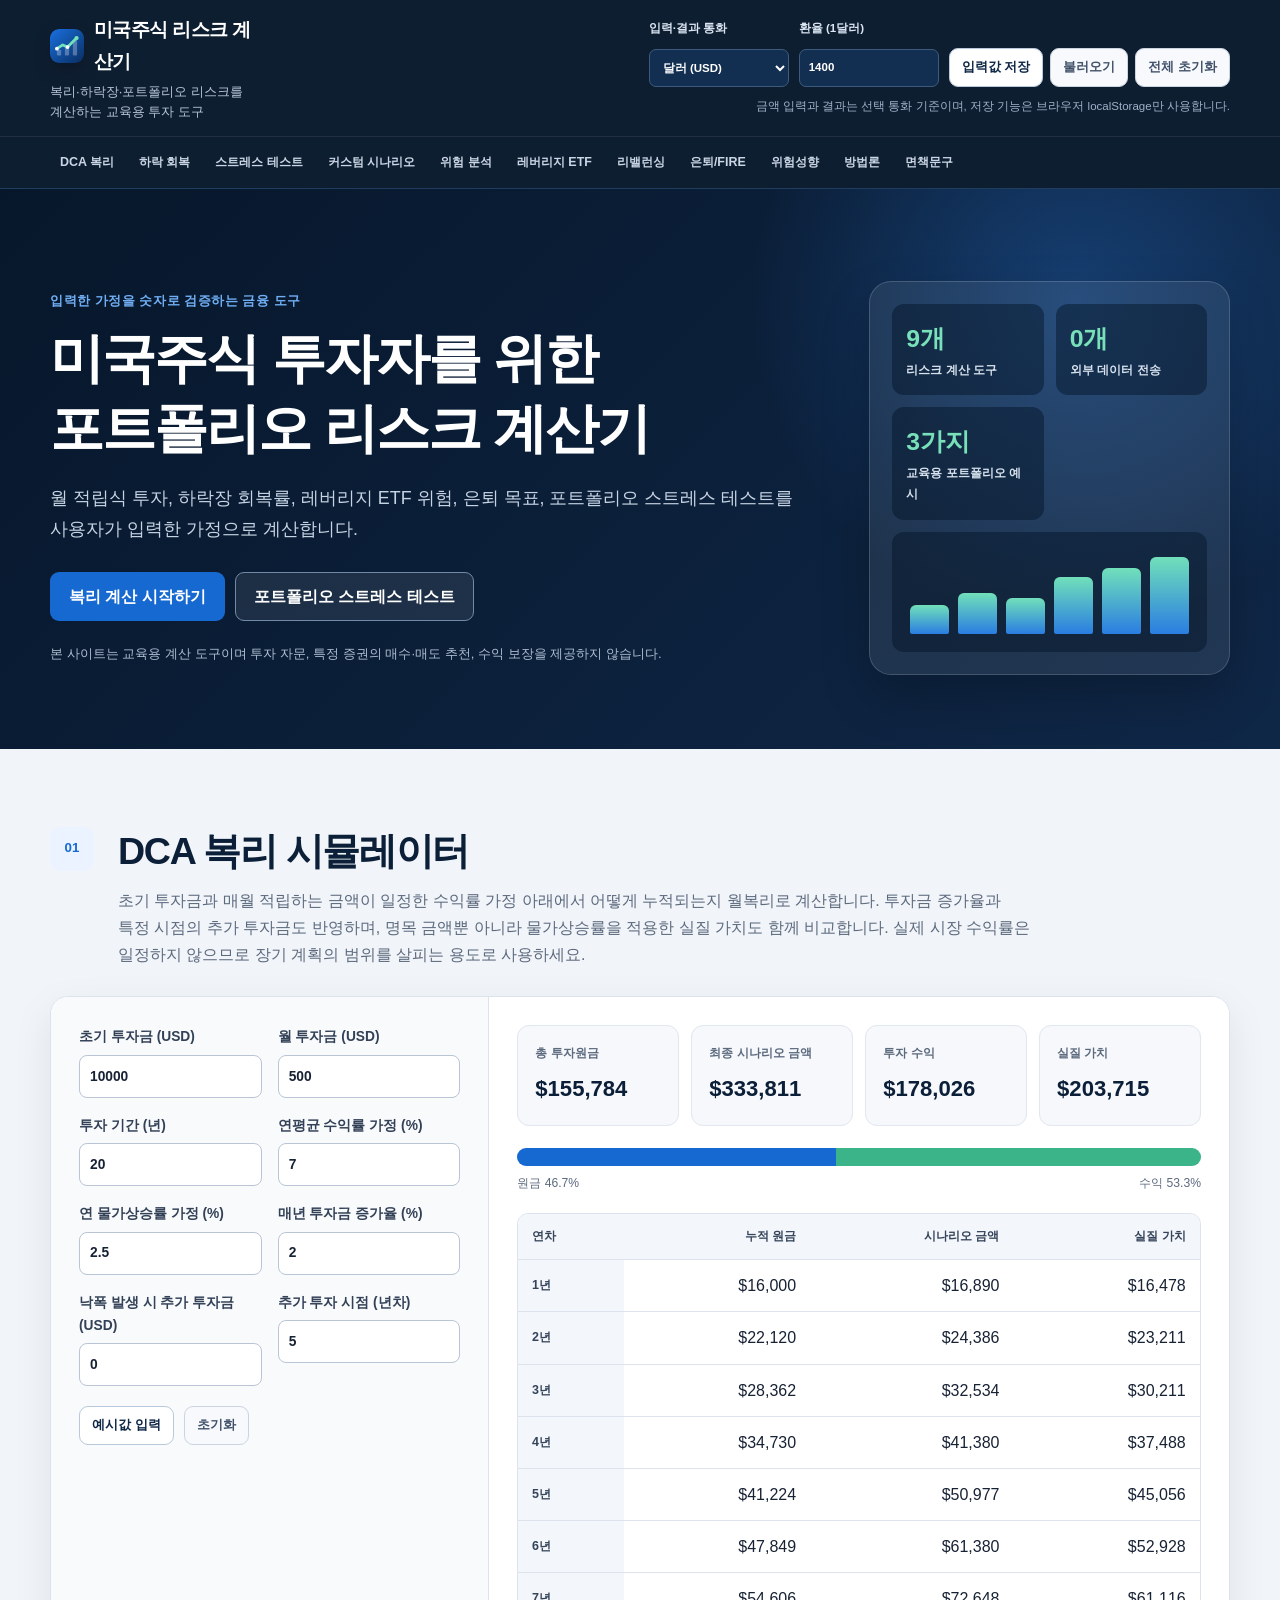
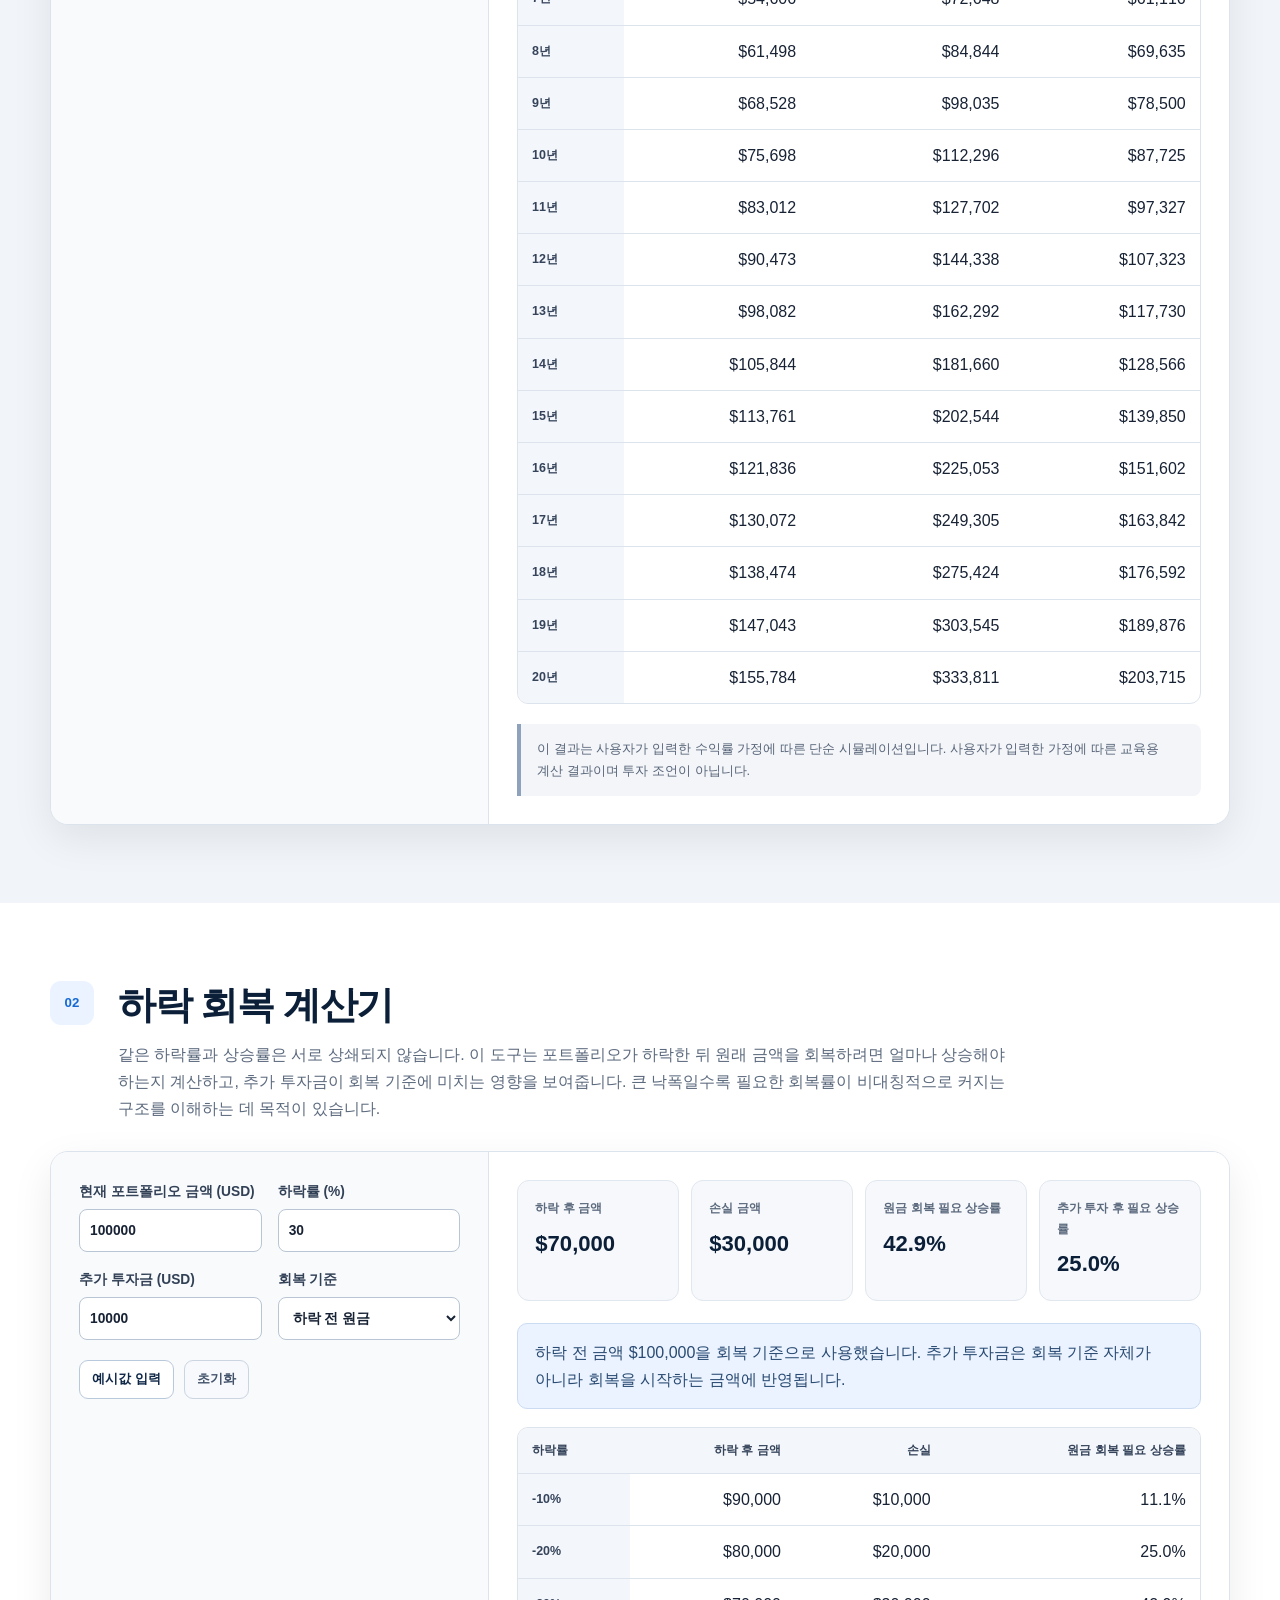
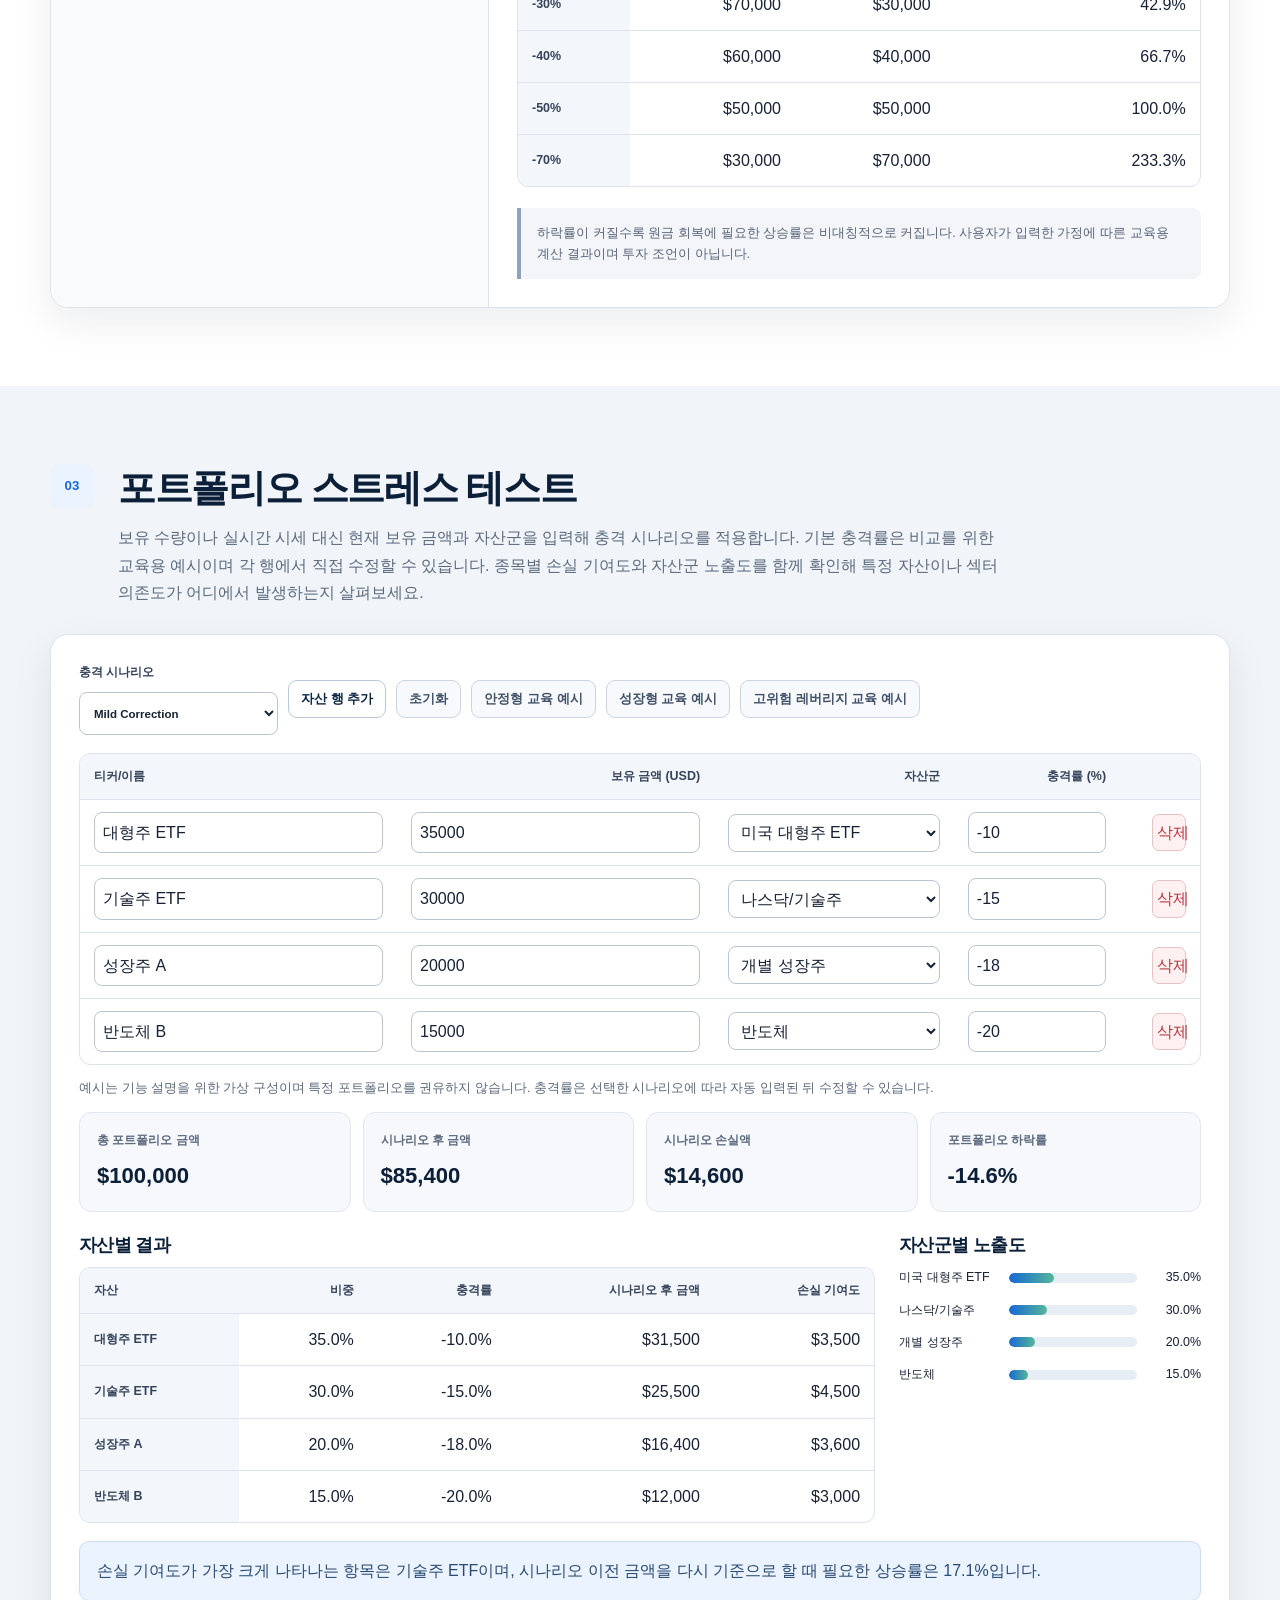
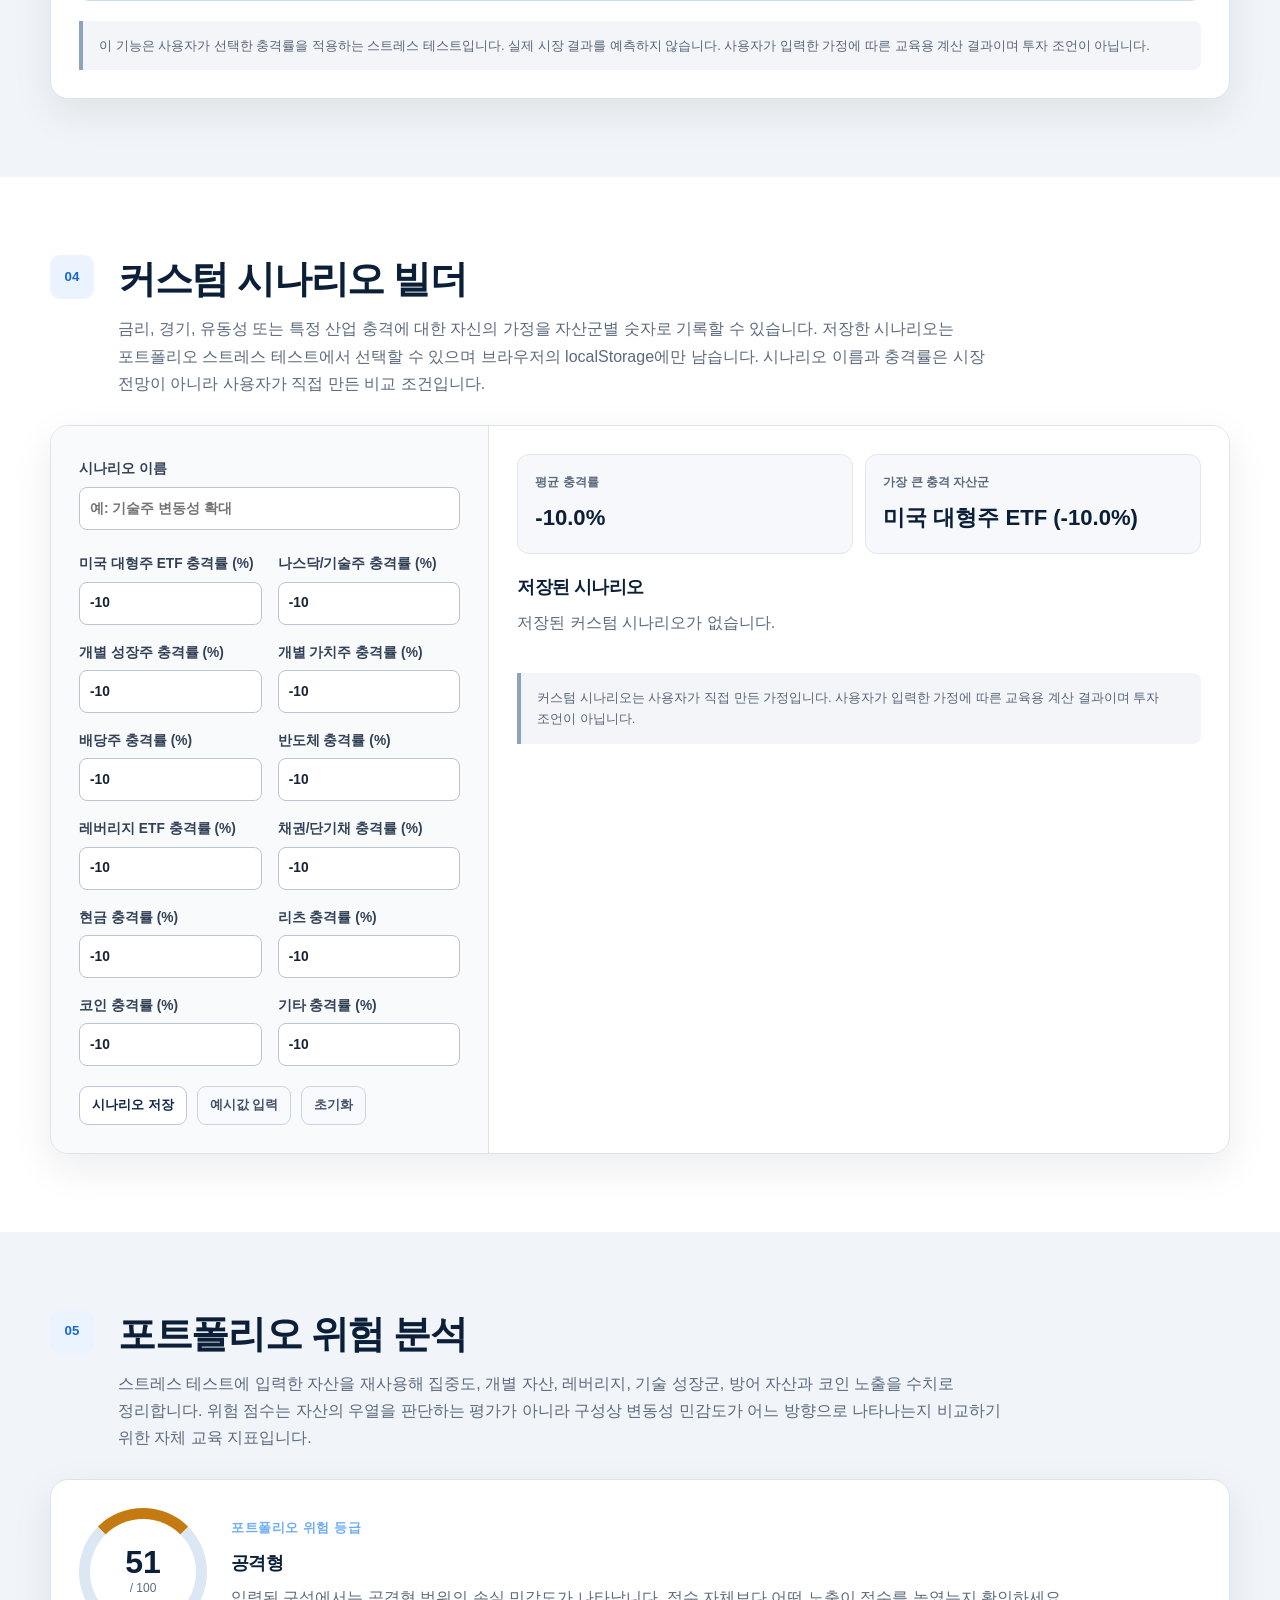
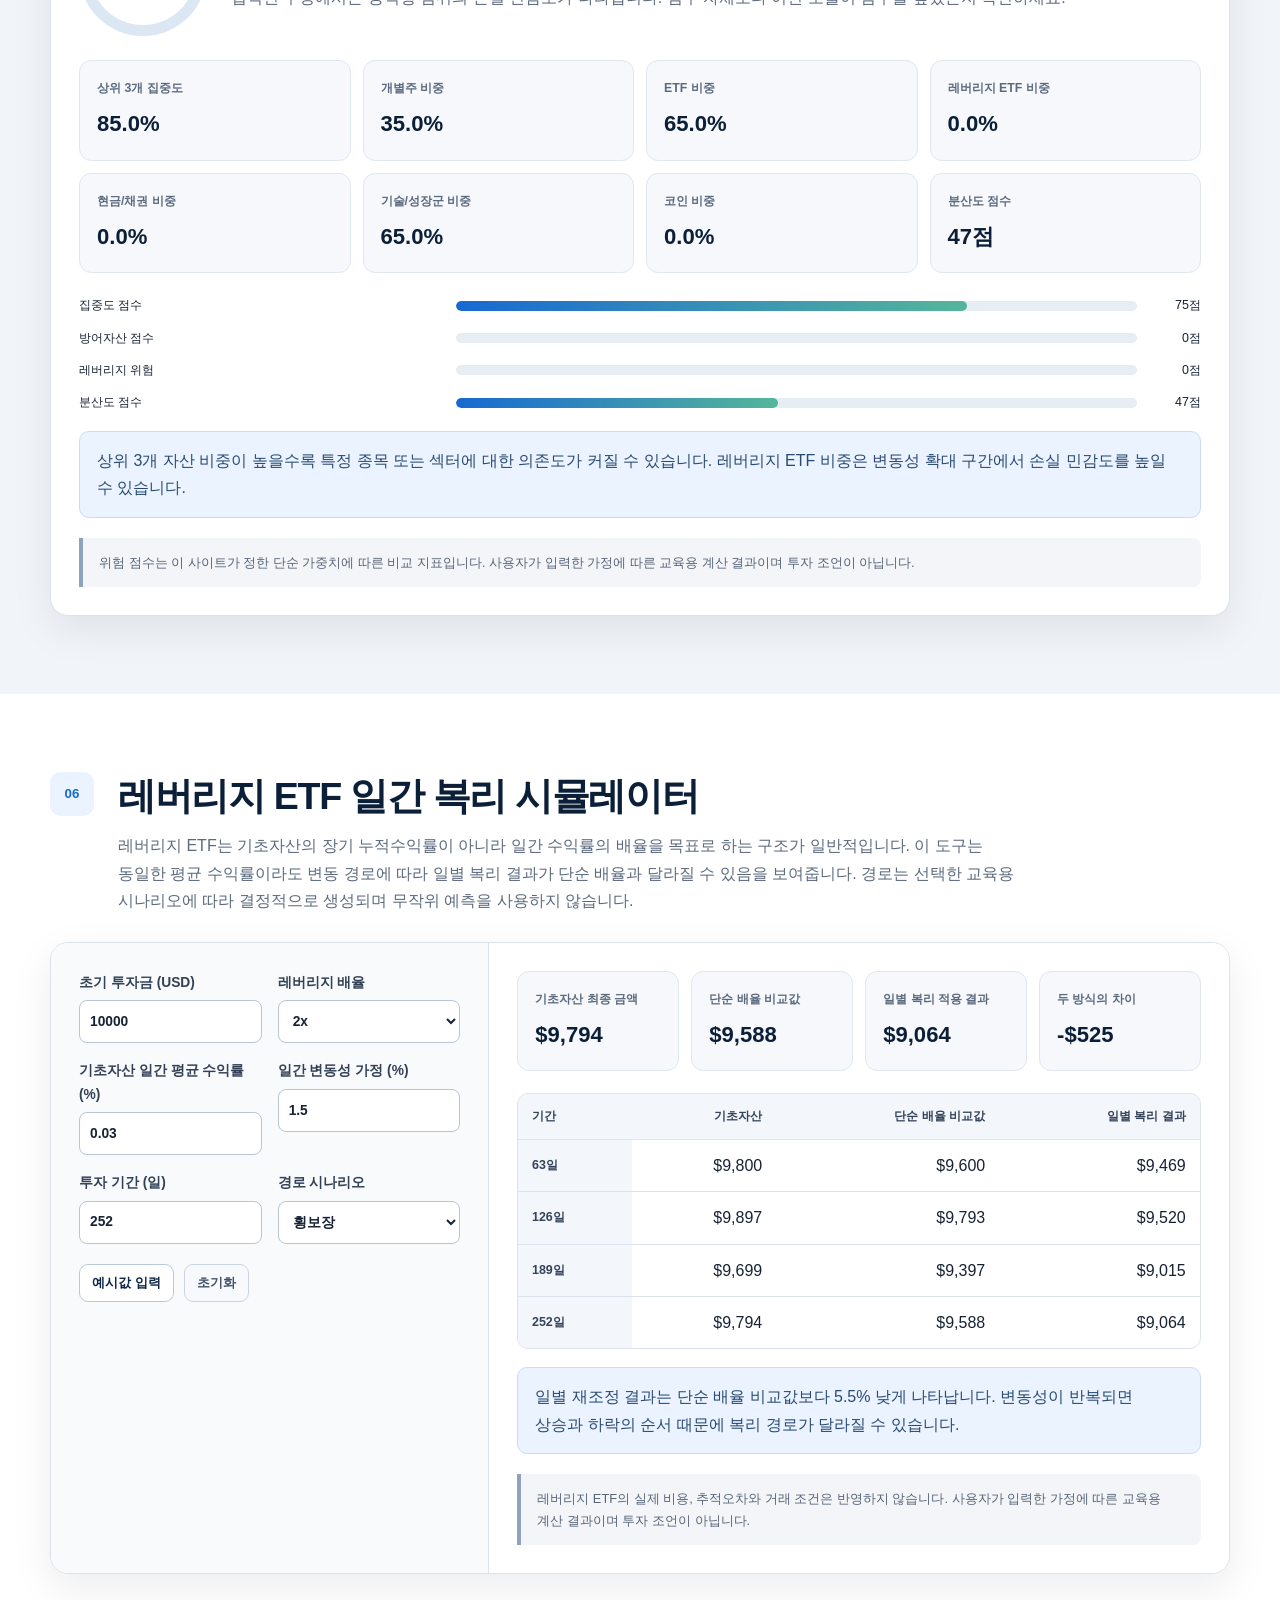
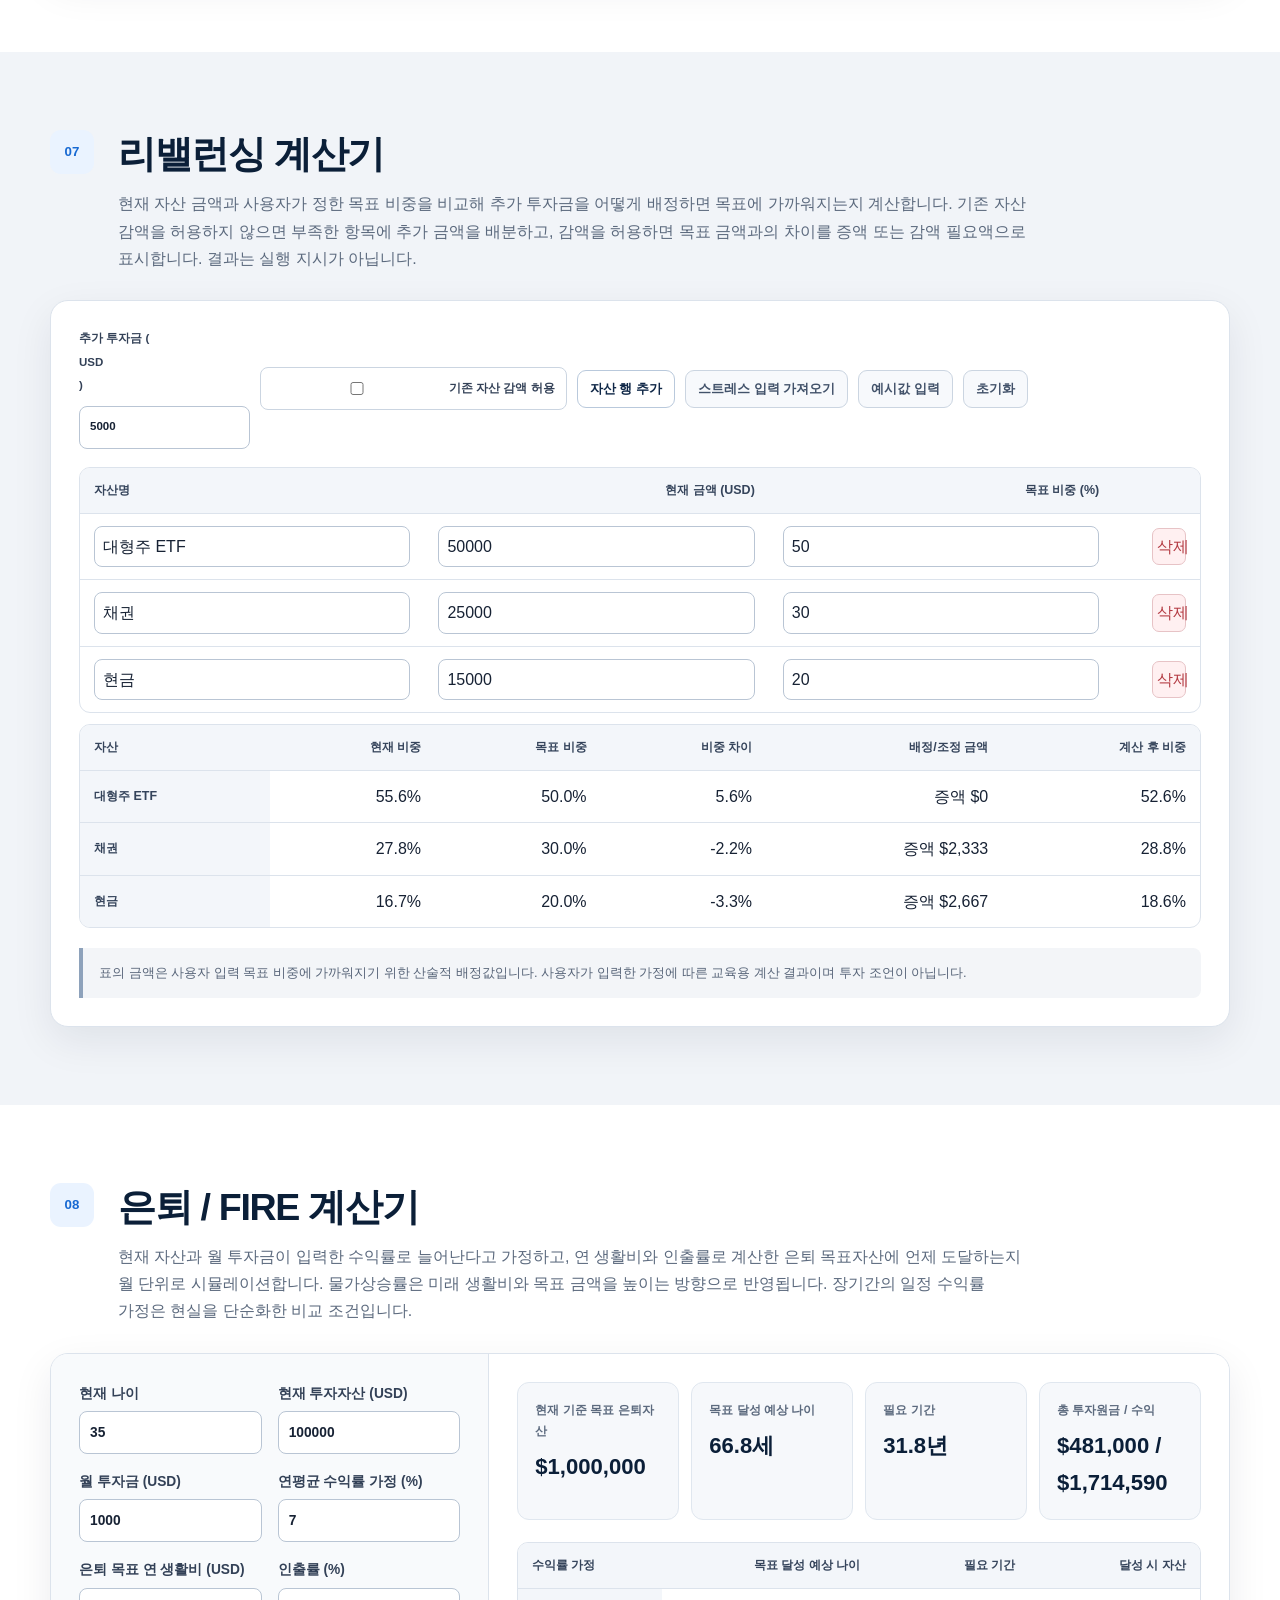
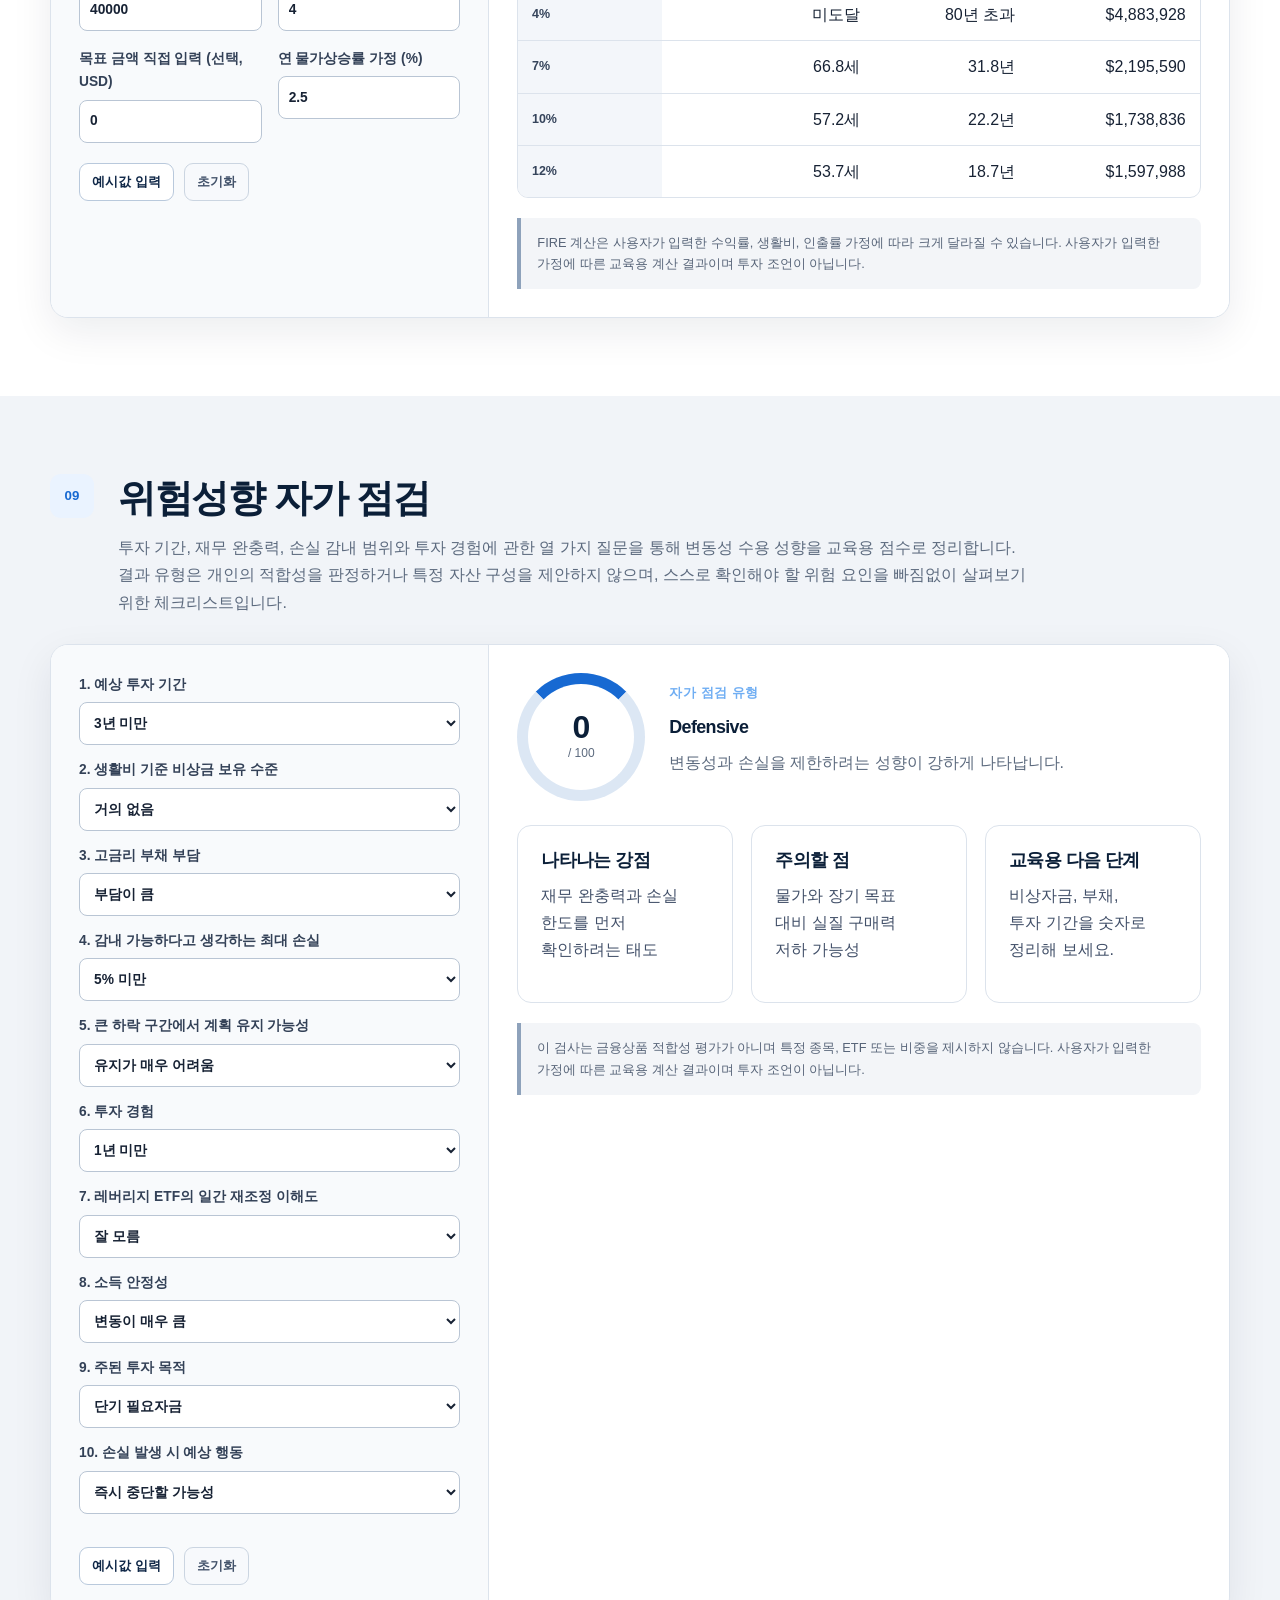
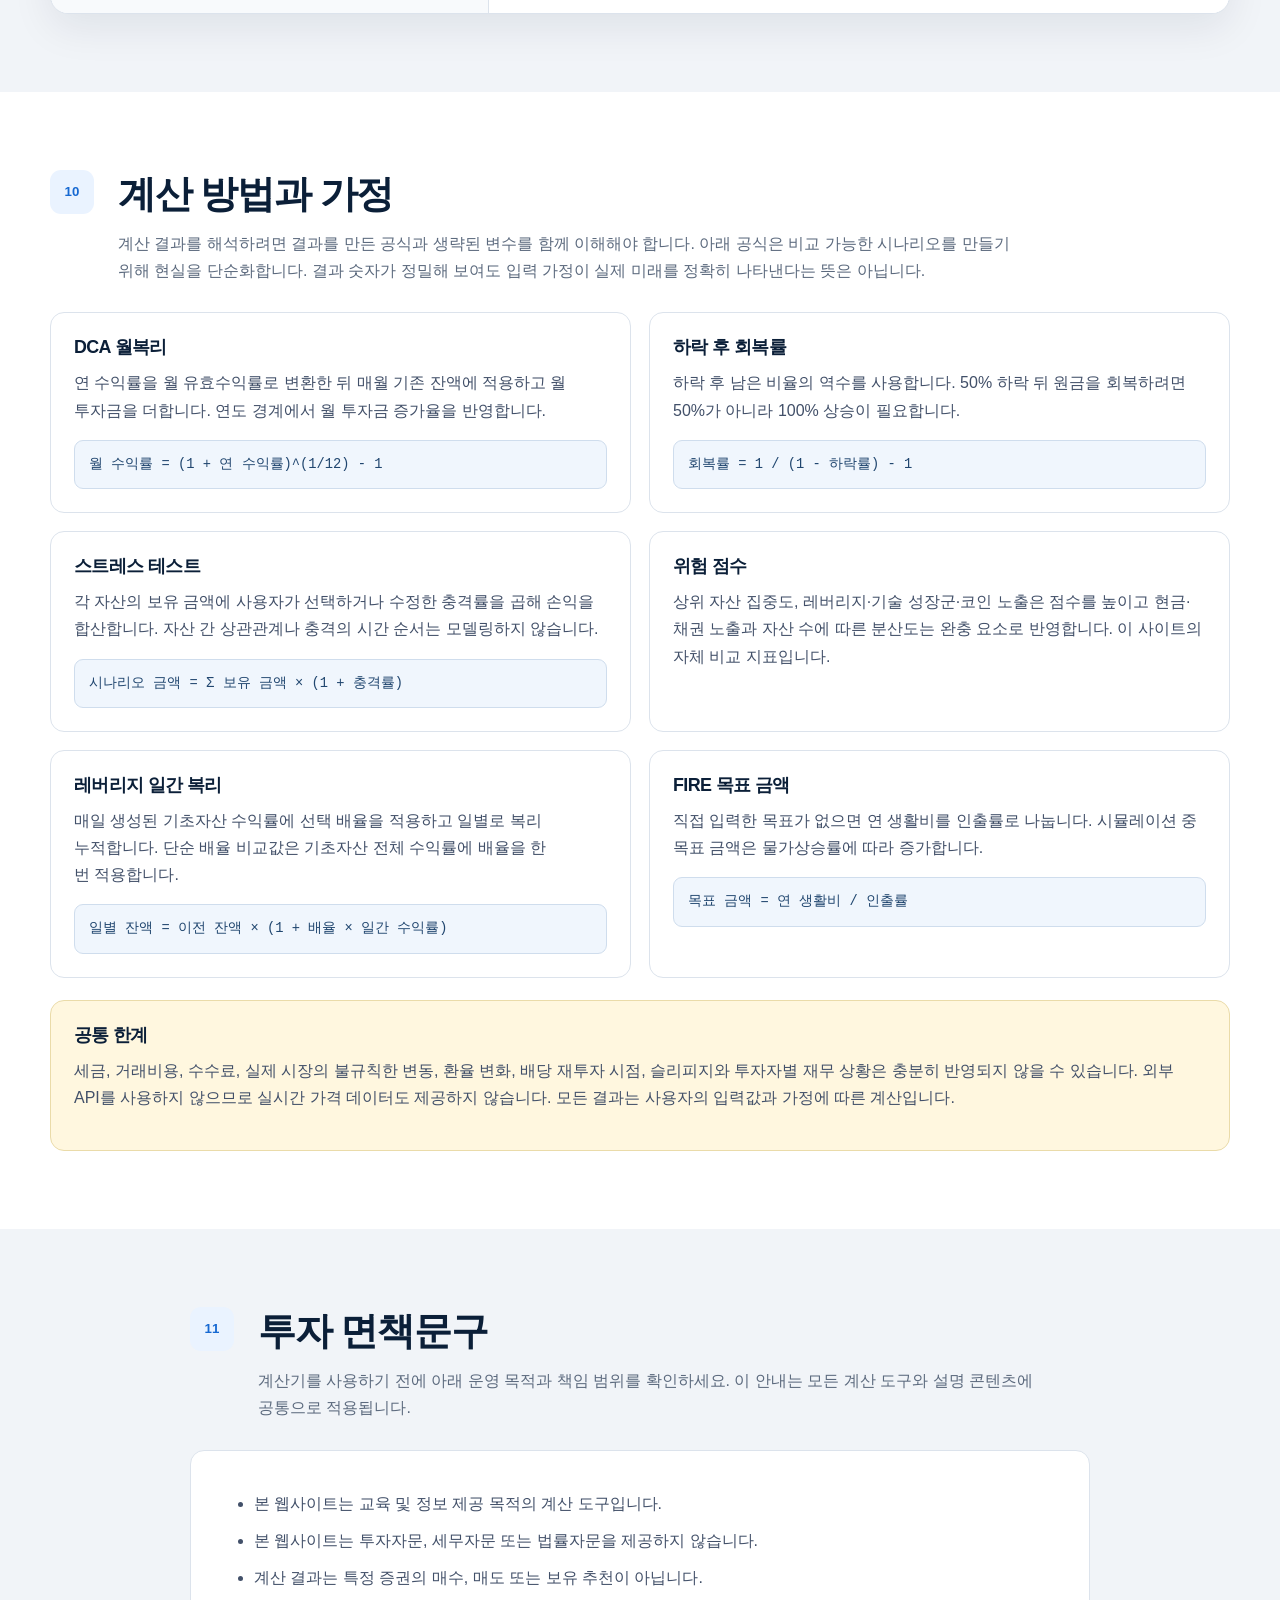
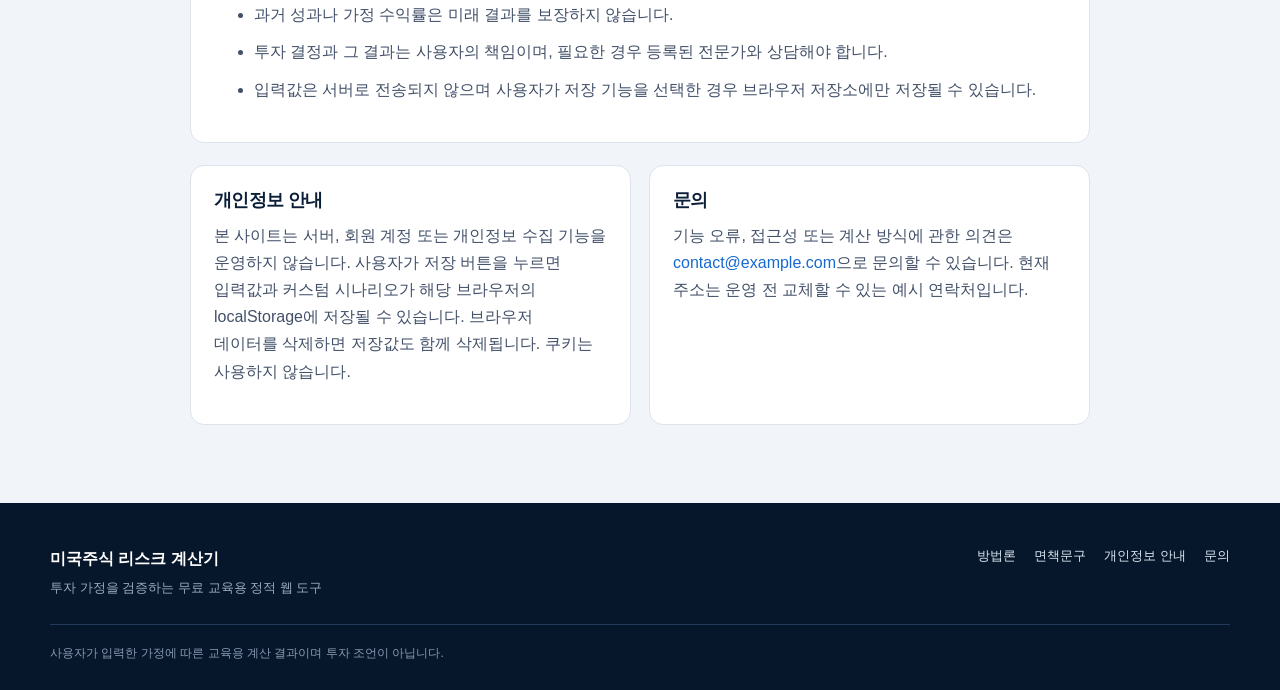
==== commit 6927566c: "Add files via upload" ====
--- a/index.html
+++ b/index.html
@@ -3,17 +3,21 @@
 <head>
   <meta charset="utf-8">
   <meta name="viewport" content="width=device-width, initial-scale=1">
+  <!-- SEO/AdSense 심사 코드: 배포 시 삭제하거나 중복 추가하지 마세요. -->
+  <meta name="google-site-verification" content="fgHVkXwGkWW0JmH_CeB3Q3SwngTqXPi7EyaSabvl7jA">
+  <script async src="https://pagead2.googlesyndication.com/pagead/js/adsbygoogle.js?client=ca-pub-5077881306850046" crossorigin="anonymous"></script>
   <title>미국주식 복리 계산기 | 포트폴리오 리스크·DCA·하락 회복 계산</title>
   <meta name="description" content="미국주식 투자자를 위한 무료 교육용 계산기입니다. DCA 복리, 하락장 회복률, 포트폴리오 스트레스 테스트, 레버리지 ETF 위험, 은퇴 목표를 사용자가 입력한 가정으로 계산해보세요.">
   <meta name="robots" content="index, follow, max-image-preview:large, max-snippet:-1">
   <meta name="theme-color" content="#0f2747">
-  <link rel="canonical" href="https://example.com/">
+  <link rel="icon" href="favicon.svg" type="image/svg+xml">
+  <link rel="canonical" href="https://us-stock-risk-calculator.pages.dev/">
   <meta property="og:type" content="website">
   <meta property="og:locale" content="ko_KR">
   <meta property="og:site_name" content="미국주식 리스크 계산기">
   <meta property="og:title" content="미국주식 복리 계산기 | 포트폴리오 리스크·DCA·하락 회복 계산">
   <meta property="og:description" content="복리, 하락장 회복률, 포트폴리오 위험과 은퇴 목표를 사용자가 입력한 가정으로 계산하는 교육용 도구입니다.">
-  <meta property="og:url" content="https://example.com/">
+  <meta property="og:url" content="https://us-stock-risk-calculator.pages.dev/">
   <meta name="twitter:card" content="summary">
   <meta name="twitter:title" content="미국주식 복리·포트폴리오 리스크 계산기">
   <meta name="twitter:description" content="DCA 복리, 하락 회복, 스트레스 테스트와 FIRE 목표를 한 곳에서 계산하세요.">
@@ -24,14 +28,14 @@
       {
         "@type": "WebSite",
         "name": "미국주식 리스크 계산기",
-        "url": "https://example.com/",
+        "url": "https://us-stock-risk-calculator.pages.dev/",
         "description": "미국주식 투자자를 위한 복리, 하락장, 포트폴리오 리스크 교육용 계산기",
         "inLanguage": "ko-KR"
       },
       {
         "@type": "WebApplication",
         "name": "미국주식 리스크 계산기",
-        "url": "https://example.com/",
+        "url": "https://us-stock-risk-calculator.pages.dev/",
         "applicationCategory": "EducationalApplication",
         "operatingSystem": "모든 운영체제",
         "browserRequirements": "JavaScript를 지원하는 최신 웹 브라우저",
@@ -50,11 +54,11 @@
   <header class="site-header">
     <div class="container header-main">
       <div>
-        <a class="brand" href="#top">미국주식 리스크 계산기</a>
-        <p class="brand-subtitle">복리, 하락장, 포트폴리오 리스크를 한 번에 계산하는 교육용 투자 도구</p>
+        <a class="brand" href="#top"><img class="brand-mark" src="favicon.svg" alt="" width="34" height="34"><span>미국주식 리스크 계산기</span></a>
+        <p class="brand-subtitle"><span>복리·하락장·포트폴리오 리스크를</span><span>계산하는 교육용 투자 도구</span></p>
       </div>
       <div class="global-controls" aria-label="공통 표시 및 저장 설정">
-        <label>결과 통화
+        <label>입력·결과 통화
           <select id="display-currency" data-save>
             <option value="USD">달러 (USD)</option>
             <option value="KRW">원화 (KRW)</option>
@@ -68,7 +72,7 @@
           <button class="button button-small button-ghost" id="load-all" type="button">불러오기</button>
           <button class="button button-small button-ghost" id="reset-all" type="button">전체 초기화</button>
         </div>
-        <p id="storage-status" class="storage-status" aria-live="polite">저장 기능은 브라우저 localStorage만 사용합니다.</p>
+        <p id="storage-status" class="storage-status" aria-live="polite">금액 입력과 결과는 선택 통화 기준이며, 저장 기능은 브라우저 localStorage만 사용합니다.</p>
       </div>
     </div>
     <nav class="tool-nav" aria-label="계산기 메뉴">
@@ -93,7 +97,7 @@
       <div class="container hero-grid">
         <div>
           <p class="kicker">입력한 가정을 숫자로 검증하는 금융 도구</p>
-          <h1>미국주식 투자자를 위한 포트폴리오 리스크 계산기</h1>
+          <h1><span class="hero-title-line">미국주식 투자자를 위한</span><span class="hero-title-line">포트폴리오 리스크 계산기</span></h1>
           <p class="hero-lead">월 적립식 투자, 하락장 회복률, 레버리지 ETF 위험, 은퇴 목표, 포트폴리오 스트레스 테스트를 사용자가 입력한 가정으로 계산합니다.</p>
           <div class="hero-actions">
             <a class="button button-primary" href="#dca">복리 계산 시작하기</a>
@@ -116,13 +120,13 @@
         <div class="calculator-card">
           <form class="input-panel" id="dca-form">
             <div class="form-grid">
-              <label>초기 투자금 (USD)<input id="dca-initial" type="number" min="0" value="10000" data-save></label>
-              <label>월 투자금 (USD)<input id="dca-monthly" type="number" min="0" value="500" data-save></label>
+              <label>초기 투자금 (<span class="currency-code">USD</span>)<input id="dca-initial" type="number" min="0" value="10000" data-money-input data-save></label>
+              <label>월 투자금 (<span class="currency-code">USD</span>)<input id="dca-monthly" type="number" min="0" value="500" data-money-input data-save></label>
               <label>투자 기간 (년)<input id="dca-years" type="number" min="1" max="60" value="20" data-save></label>
               <label>연평균 수익률 가정 (%)<input id="dca-return" type="number" min="-99" max="100" step="0.1" value="7" data-save></label>
               <label>연 물가상승률 가정 (%)<input id="dca-inflation" type="number" min="0" max="30" step="0.1" value="2.5" data-save></label>
               <label>매년 투자금 증가율 (%)<input id="dca-increase" type="number" min="0" max="100" step="0.1" value="2" data-save></label>
-              <label>낙폭 발생 시 추가 투자금 (USD)<input id="dca-extra" type="number" min="0" value="0" data-save></label>
+              <label>낙폭 발생 시 추가 투자금 (<span class="currency-code">USD</span>)<input id="dca-extra" type="number" min="0" value="0" data-money-input data-save></label>
               <label>추가 투자 시점 (년차)<input id="dca-extra-year" type="number" min="1" max="60" value="5" data-save></label>
             </div>
             <div class="form-actions"><button class="button button-small" type="button" data-example="dca">예시값 입력</button><button class="button button-small button-ghost" type="reset">초기화</button></div>
@@ -143,9 +147,9 @@
         <div class="calculator-card">
           <form class="input-panel" id="drawdown-form">
             <div class="form-grid two">
-              <label>현재 포트폴리오 금액 (USD)<input id="dd-current" type="number" min="0" value="100000" data-save></label>
+              <label>현재 포트폴리오 금액 (<span class="currency-code">USD</span>)<input id="dd-current" type="number" min="0" value="100000" data-money-input data-save></label>
               <label>하락률 (%)<input id="dd-rate" type="number" min="0" max="99.9" step="0.1" value="30" data-save></label>
-              <label>추가 투자금 (USD)<input id="dd-extra" type="number" min="0" value="10000" data-save></label>
+              <label>추가 투자금 (<span class="currency-code">USD</span>)<input id="dd-extra" type="number" min="0" value="10000" data-money-input data-save></label>
               <label>회복 기준<select id="dd-target" data-save><option value="principal">하락 전 원금</option><option value="custom">하락 후 금액 대비 목표 상승률</option></select></label>
               <label id="dd-custom-wrap" hidden>목표 상승률 (%)<input id="dd-custom" type="number" min="0" value="20" data-save></label>
             </div>
@@ -173,7 +177,7 @@
             <button class="button button-small button-ghost" type="button" data-portfolio-example="growth">성장형 교육 예시</button>
             <button class="button button-small button-ghost" type="button" data-portfolio-example="leverage">고위험 레버리지 교육 예시</button>
           </div>
-          <div class="table-wrap input-table-wrap"><table class="input-table"><thead><tr><th>티커/이름</th><th>보유 금액 (USD)</th><th>자산군</th><th>충격률 (%)</th><th><span class="sr-only">행 삭제</span></th></tr></thead><tbody id="portfolio-body"></tbody></table></div>
+          <div class="table-wrap input-table-wrap"><table class="input-table"><thead><tr><th>티커/이름</th><th>보유 금액 (<span class="currency-code">USD</span>)</th><th>자산군</th><th>충격률 (%)</th><th><span class="sr-only">행 삭제</span></th></tr></thead><tbody id="portfolio-body"></tbody></table></div>
           <p class="field-hint">예시는 기능 설명을 위한 가상 구성이며 특정 포트폴리오를 권유하지 않습니다. 충격률은 선택한 시나리오에 따라 자동 입력된 뒤 수정할 수 있습니다.</p>
           <div id="stress-warning" class="inline-warning" aria-live="polite"></div>
           <div class="metric-grid four"><div class="metric"><span>총 포트폴리오 금액</span><strong id="stress-total">-</strong></div><div class="metric"><span>시나리오 후 금액</span><strong id="stress-after">-</strong></div><div class="metric"><span>시나리오 손실액</span><strong id="stress-loss">-</strong></div><div class="metric"><span>포트폴리오 하락률</span><strong id="stress-rate">-</strong></div></div>
@@ -211,7 +215,7 @@
       <div class="container">
         <div class="section-heading"><p class="section-number">06</p><div><h2 id="leverage-title">레버리지 ETF 일간 복리 시뮬레이터</h2><p>레버리지 ETF는 기초자산의 장기 누적수익률이 아니라 일간 수익률의 배율을 목표로 하는 구조가 일반적입니다. 이 도구는 동일한 평균 수익률이라도 변동 경로에 따라 일별 복리 결과가 단순 배율과 달라질 수 있음을 보여줍니다. 경로는 선택한 교육용 시나리오에 따라 결정적으로 생성되며 무작위 예측을 사용하지 않습니다.</p></div></div>
         <div class="calculator-card">
-          <form class="input-panel" id="leverage-form"><div class="form-grid two"><label>초기 투자금 (USD)<input id="lev-initial" type="number" min="0" value="10000" data-save></label><label>레버리지 배율<select id="lev-multiple" data-save><option value="2">2x</option><option value="3">3x</option><option value="-1">-1x</option><option value="-2">-2x</option><option value="-3">-3x</option></select></label><label>기초자산 일간 평균 수익률 (%)<input id="lev-mean" type="number" min="-20" max="20" step="0.01" value="0.03" data-save></label><label>일간 변동성 가정 (%)<input id="lev-vol" type="number" min="0" max="30" step="0.1" value="1.5" data-save></label><label>투자 기간 (일)<input id="lev-days" type="number" min="2" max="2000" value="252" data-save></label><label>경로 시나리오<select id="lev-scenario" data-save><option value="sideways">횡보장</option><option value="crash">급락 후 회복</option><option value="rise">완만한 상승</option><option value="volatile">고변동성 박스권</option></select></label></div><div class="form-actions"><button class="button button-small" type="button" data-example="leverage">예시값 입력</button><button class="button button-small button-ghost" type="reset">초기화</button></div></form>
+          <form class="input-panel" id="leverage-form"><div class="form-grid two"><label>초기 투자금 (<span class="currency-code">USD</span>)<input id="lev-initial" type="number" min="0" value="10000" data-money-input data-save></label><label>레버리지 배율<select id="lev-multiple" data-save><option value="2">2x</option><option value="3">3x</option><option value="-1">-1x</option><option value="-2">-2x</option><option value="-3">-3x</option></select></label><label>기초자산 일간 평균 수익률 (%)<input id="lev-mean" type="number" min="-20" max="20" step="0.01" value="0.03" data-save></label><label>일간 변동성 가정 (%)<input id="lev-vol" type="number" min="0" max="30" step="0.1" value="1.5" data-save></label><label>투자 기간 (일)<input id="lev-days" type="number" min="2" max="2000" value="252" data-save></label><label>경로 시나리오<select id="lev-scenario" data-save><option value="sideways">횡보장</option><option value="crash">급락 후 회복</option><option value="rise">완만한 상승</option><option value="volatile">고변동성 박스권</option></select></label></div><div class="form-actions"><button class="button button-small" type="button" data-example="leverage">예시값 입력</button><button class="button button-small button-ghost" type="reset">초기화</button></div></form>
           <div class="result-panel"><div class="metric-grid four"><div class="metric"><span>기초자산 최종 금액</span><strong id="lev-underlying">-</strong></div><div class="metric"><span>단순 배율 비교값</span><strong id="lev-simple">-</strong></div><div class="metric"><span>일별 복리 적용 결과</span><strong id="lev-daily">-</strong></div><div class="metric"><span>두 방식의 차이</span><strong id="lev-gap">-</strong></div></div><div class="table-wrap"><table><thead><tr><th>기간</th><th>기초자산</th><th>단순 배율 비교값</th><th>일별 복리 결과</th></tr></thead><tbody id="lev-table"></tbody></table></div><p id="lev-explanation" class="interpretation"></p><p class="result-note">레버리지 ETF의 실제 비용, 추적오차와 거래 조건은 반영하지 않습니다. 사용자가 입력한 가정에 따른 교육용 계산 결과이며 투자 조언이 아닙니다.</p></div>
         </div>
       </div>
@@ -220,14 +224,14 @@
     <section class="tool-section" id="rebalancing" aria-labelledby="rebalance-title">
       <div class="container">
         <div class="section-heading"><p class="section-number">07</p><div><h2 id="rebalance-title">리밸런싱 계산기</h2><p>현재 자산 금액과 사용자가 정한 목표 비중을 비교해 추가 투자금을 어떻게 배정하면 목표에 가까워지는지 계산합니다. 기존 자산 감액을 허용하지 않으면 부족한 항목에 추가 금액을 배분하고, 감액을 허용하면 목표 금액과의 차이를 증액 또는 감액 필요액으로 표시합니다. 결과는 실행 지시가 아닙니다.</p></div></div>
-        <div class="wide-card"><div class="toolbar wrap"><label>추가 투자금 (USD)<input id="rebalance-extra" type="number" min="0" value="5000" data-save></label><label class="check-label"><input id="rebalance-sell" type="checkbox" data-save> 기존 자산 감액 허용</label><button class="button button-small" id="rebalance-add" type="button">자산 행 추가</button><button class="button button-small button-ghost" id="rebalance-import" type="button">스트레스 입력 가져오기</button><button class="button button-small button-ghost" type="button" data-example="rebalancing">예시값 입력</button><button class="button button-small button-ghost" id="reset-rebalancing" type="button">초기화</button></div><div class="table-wrap input-table-wrap"><table class="input-table"><thead><tr><th>자산명</th><th>현재 금액</th><th>목표 비중 (%)</th><th><span class="sr-only">행 삭제</span></th></tr></thead><tbody id="rebalance-body"></tbody></table></div><div id="rebalance-warning" class="inline-warning" aria-live="polite"></div><div class="table-wrap"><table><thead><tr><th>자산</th><th>현재 비중</th><th>목표 비중</th><th>비중 차이</th><th>배정/조정 금액</th><th>계산 후 비중</th></tr></thead><tbody id="rebalance-result-body"></tbody></table></div><p class="result-note">표의 금액은 사용자 입력 목표 비중에 가까워지기 위한 산술적 배정값입니다. 사용자가 입력한 가정에 따른 교육용 계산 결과이며 투자 조언이 아닙니다.</p></div>
+        <div class="wide-card"><div class="toolbar wrap"><label>추가 투자금 (<span class="currency-code">USD</span>)<input id="rebalance-extra" type="number" min="0" value="5000" data-money-input data-save></label><label class="check-label"><input id="rebalance-sell" type="checkbox" data-save> 기존 자산 감액 허용</label><button class="button button-small" id="rebalance-add" type="button">자산 행 추가</button><button class="button button-small button-ghost" id="rebalance-import" type="button">스트레스 입력 가져오기</button><button class="button button-small button-ghost" type="button" data-example="rebalancing">예시값 입력</button><button class="button button-small button-ghost" id="reset-rebalancing" type="button">초기화</button></div><div class="table-wrap input-table-wrap"><table class="input-table"><thead><tr><th>자산명</th><th>현재 금액 (<span class="currency-code">USD</span>)</th><th>목표 비중 (%)</th><th><span class="sr-only">행 삭제</span></th></tr></thead><tbody id="rebalance-body"></tbody></table></div><div id="rebalance-warning" class="inline-warning" aria-live="polite"></div><div class="table-wrap"><table><thead><tr><th>자산</th><th>현재 비중</th><th>목표 비중</th><th>비중 차이</th><th>배정/조정 금액</th><th>계산 후 비중</th></tr></thead><tbody id="rebalance-result-body"></tbody></table></div><p class="result-note">표의 금액은 사용자 입력 목표 비중에 가까워지기 위한 산술적 배정값입니다. 사용자가 입력한 가정에 따른 교육용 계산 결과이며 투자 조언이 아닙니다.</p></div>
       </div>
     </section>
 
     <section class="tool-section alt" id="fire" aria-labelledby="fire-title">
       <div class="container">
         <div class="section-heading"><p class="section-number">08</p><div><h2 id="fire-title">은퇴 / FIRE 계산기</h2><p>현재 자산과 월 투자금이 입력한 수익률로 늘어난다고 가정하고, 연 생활비와 인출률로 계산한 은퇴 목표자산에 언제 도달하는지 월 단위로 시뮬레이션합니다. 물가상승률은 미래 생활비와 목표 금액을 높이는 방향으로 반영됩니다. 장기간의 일정 수익률 가정은 현실을 단순화한 비교 조건입니다.</p></div></div>
-        <div class="calculator-card"><form class="input-panel" id="fire-form"><div class="form-grid two"><label>현재 나이<input id="fire-age" type="number" min="18" max="90" value="35" data-save></label><label>현재 투자자산 (USD)<input id="fire-current" type="number" min="0" value="100000" data-save></label><label>월 투자금 (USD)<input id="fire-monthly" type="number" min="0" value="1000" data-save></label><label>연평균 수익률 가정 (%)<input id="fire-return" type="number" min="-20" max="30" step="0.1" value="7" data-save></label><label>은퇴 목표 연 생활비 (USD)<input id="fire-expense" type="number" min="0" value="40000" data-save></label><label>인출률 (%)<input id="fire-withdrawal" type="number" min="0.1" max="20" step="0.1" value="4" data-save></label><label>목표 금액 직접 입력 (선택, USD)<input id="fire-target-direct" type="number" min="0" value="0" data-save></label><label>연 물가상승률 가정 (%)<input id="fire-inflation" type="number" min="0" max="20" step="0.1" value="2.5" data-save></label></div><div class="form-actions"><button class="button button-small" type="button" data-example="fire">예시값 입력</button><button class="button button-small button-ghost" type="reset">초기화</button></div></form><div class="result-panel"><div class="metric-grid four"><div class="metric"><span>현재 기준 목표 은퇴자산</span><strong id="fire-target">-</strong></div><div class="metric"><span>목표 달성 예상 나이</span><strong id="fire-result-age">-</strong></div><div class="metric"><span>필요 기간</span><strong id="fire-years">-</strong></div><div class="metric"><span>총 투자원금 / 수익</span><strong id="fire-principal-profit">-</strong></div></div><div class="table-wrap"><table><thead><tr><th>수익률 가정</th><th>목표 달성 예상 나이</th><th>필요 기간</th><th>달성 시 자산</th></tr></thead><tbody id="fire-table"></tbody></table></div><p class="result-note">FIRE 계산은 사용자가 입력한 수익률, 생활비, 인출률 가정에 따라 크게 달라질 수 있습니다. 사용자가 입력한 가정에 따른 교육용 계산 결과이며 투자 조언이 아닙니다.</p></div></div>
+        <div class="calculator-card"><form class="input-panel" id="fire-form"><div class="form-grid two"><label>현재 나이<input id="fire-age" type="number" min="18" max="90" value="35" data-save></label><label>현재 투자자산 (<span class="currency-code">USD</span>)<input id="fire-current" type="number" min="0" value="100000" data-money-input data-save></label><label>월 투자금 (<span class="currency-code">USD</span>)<input id="fire-monthly" type="number" min="0" value="1000" data-money-input data-save></label><label>연평균 수익률 가정 (%)<input id="fire-return" type="number" min="-20" max="30" step="0.1" value="7" data-save></label><label>은퇴 목표 연 생활비 (<span class="currency-code">USD</span>)<input id="fire-expense" type="number" min="0" value="40000" data-money-input data-save></label><label>인출률 (%)<input id="fire-withdrawal" type="number" min="0.1" max="20" step="0.1" value="4" data-save></label><label>목표 금액 직접 입력 (선택, <span class="currency-code">USD</span>)<input id="fire-target-direct" type="number" min="0" value="0" data-money-input data-save></label><label>연 물가상승률 가정 (%)<input id="fire-inflation" type="number" min="0" max="20" step="0.1" value="2.5" data-save></label></div><div class="form-actions"><button class="button button-small" type="button" data-example="fire">예시값 입력</button><button class="button button-small button-ghost" type="reset">초기화</button></div></form><div class="result-panel"><div class="metric-grid four"><div class="metric"><span>현재 기준 목표 은퇴자산</span><strong id="fire-target">-</strong></div><div class="metric"><span>목표 달성 예상 나이</span><strong id="fire-result-age">-</strong></div><div class="metric"><span>필요 기간</span><strong id="fire-years">-</strong></div><div class="metric"><span>총 투자원금 / 수익</span><strong id="fire-principal-profit">-</strong></div></div><div class="table-wrap"><table><thead><tr><th>수익률 가정</th><th>목표 달성 예상 나이</th><th>필요 기간</th><th>달성 시 자산</th></tr></thead><tbody id="fire-table"></tbody></table></div><p class="result-note">FIRE 계산은 사용자가 입력한 수익률, 생활비, 인출률 가정에 따라 크게 달라질 수 있습니다. 사용자가 입력한 가정에 따른 교육용 계산 결과이며 투자 조언이 아닙니다.</p></div></div>
       </div>
     </section>
 
--- a/styles.css
+++ b/styles.css
@@ -82,11 +82,13 @@
   color: var(--navy-900);
   line-height: 1.28;
   letter-spacing: -0.035em;
+  word-break: keep-all;
+  text-wrap: balance;
 }
 
 h1 {
   margin-bottom: 20px;
-  font-size: clamp(2.15rem, 5.5vw, 4rem);
+  font-size: clamp(2.15rem, 4.35vw, 3.4rem);
 }
 
 h2 {
@@ -167,20 +169,41 @@
 }
 
 .brand {
+  display: inline-flex;
+  align-items: center;
+  gap: 10px;
   color: #fff;
   font-size: 1.18rem;
   font-weight: 850;
   letter-spacing: -0.03em;
 }
 
+.brand-mark {
+  display: block;
+  width: 34px;
+  height: 34px;
+  flex: 0 0 auto;
+  border-radius: 9px;
+  box-shadow: 0 7px 18px rgba(0, 0, 0, 0.24);
+}
+
 .brand:hover {
   text-decoration: none;
 }
 
 .brand-subtitle {
+  max-width: 380px;
   margin: 4px 0 0;
   color: #b7c5d8;
   font-size: 0.82rem;
+  line-height: 1.5;
+  word-break: keep-all;
+  text-wrap: pretty;
+}
+
+.brand-subtitle span,
+.hero-title-line {
+  display: block;
 }
 
 .global-controls {
@@ -275,6 +298,10 @@
   color: #fff;
 }
 
+.hero-title-line {
+  white-space: nowrap;
+}
+
 .kicker {
   margin-bottom: 12px;
   color: #70aef3;
@@ -288,6 +315,8 @@
   margin-bottom: 28px;
   color: #c6d3e3;
   font-size: 1.12rem;
+  word-break: keep-all;
+  text-wrap: pretty;
 }
 
 .hero-actions,
@@ -361,6 +390,8 @@
   margin: 22px 0 0;
   color: #aebed1;
   font-size: 0.82rem;
+  word-break: keep-all;
+  text-wrap: pretty;
 }
 
 .hero-dashboard {
@@ -435,6 +466,8 @@
 .section-heading p:last-child {
   margin-bottom: 0;
   color: var(--muted);
+  word-break: keep-all;
+  text-wrap: pretty;
 }
 
 .section-number {
@@ -500,6 +533,7 @@
   color: #334157;
   font-size: 0.86rem;
   font-weight: 720;
+  word-break: keep-all;
 }
 
 label input,
@@ -744,6 +778,23 @@
   color: var(--muted);
 }
 
+.field-hint,
+.muted,
+.result-note,
+.interpretation,
+.method-card p,
+.info-card p,
+.legal-card,
+.warning-box p {
+  word-break: keep-all;
+  text-wrap: pretty;
+}
+
+.currency-code {
+  color: inherit;
+  font: inherit;
+}
+
 .field-hint {
   font-size: 0.8rem;
 }
@@ -995,7 +1046,8 @@
   }
 
   .brand-subtitle {
-    max-width: 330px;
+    max-width: 100%;
+    font-size: 0.78rem;
   }
 
   .global-controls {
@@ -1022,6 +1074,21 @@
     padding: 60px 0 48px;
   }
 
+  .hero h1 {
+    font-size: clamp(1.62rem, 8.3vw, 2.35rem);
+    line-height: 1.19;
+    letter-spacing: -0.05em;
+  }
+
+  .hero-title-line {
+    white-space: normal;
+  }
+
+  .hero-lead {
+    font-size: 1rem;
+    line-height: 1.75;
+  }
+
   .hero-grid {
     gap: 34px;
   }
@@ -1042,6 +1109,11 @@
 
   .section-heading {
     grid-template-columns: 1fr;
+  }
+
+  .section-heading p:last-child {
+    font-size: 0.94rem;
+    line-height: 1.78;
   }
 
   .calculator-card,
@@ -1066,6 +1138,11 @@
     grid-template-columns: 1fr;
   }
 
+  label {
+    font-size: 0.9rem;
+    line-height: 1.5;
+  }
+
   .toolbar {
     align-items: stretch;
     flex-direction: column;
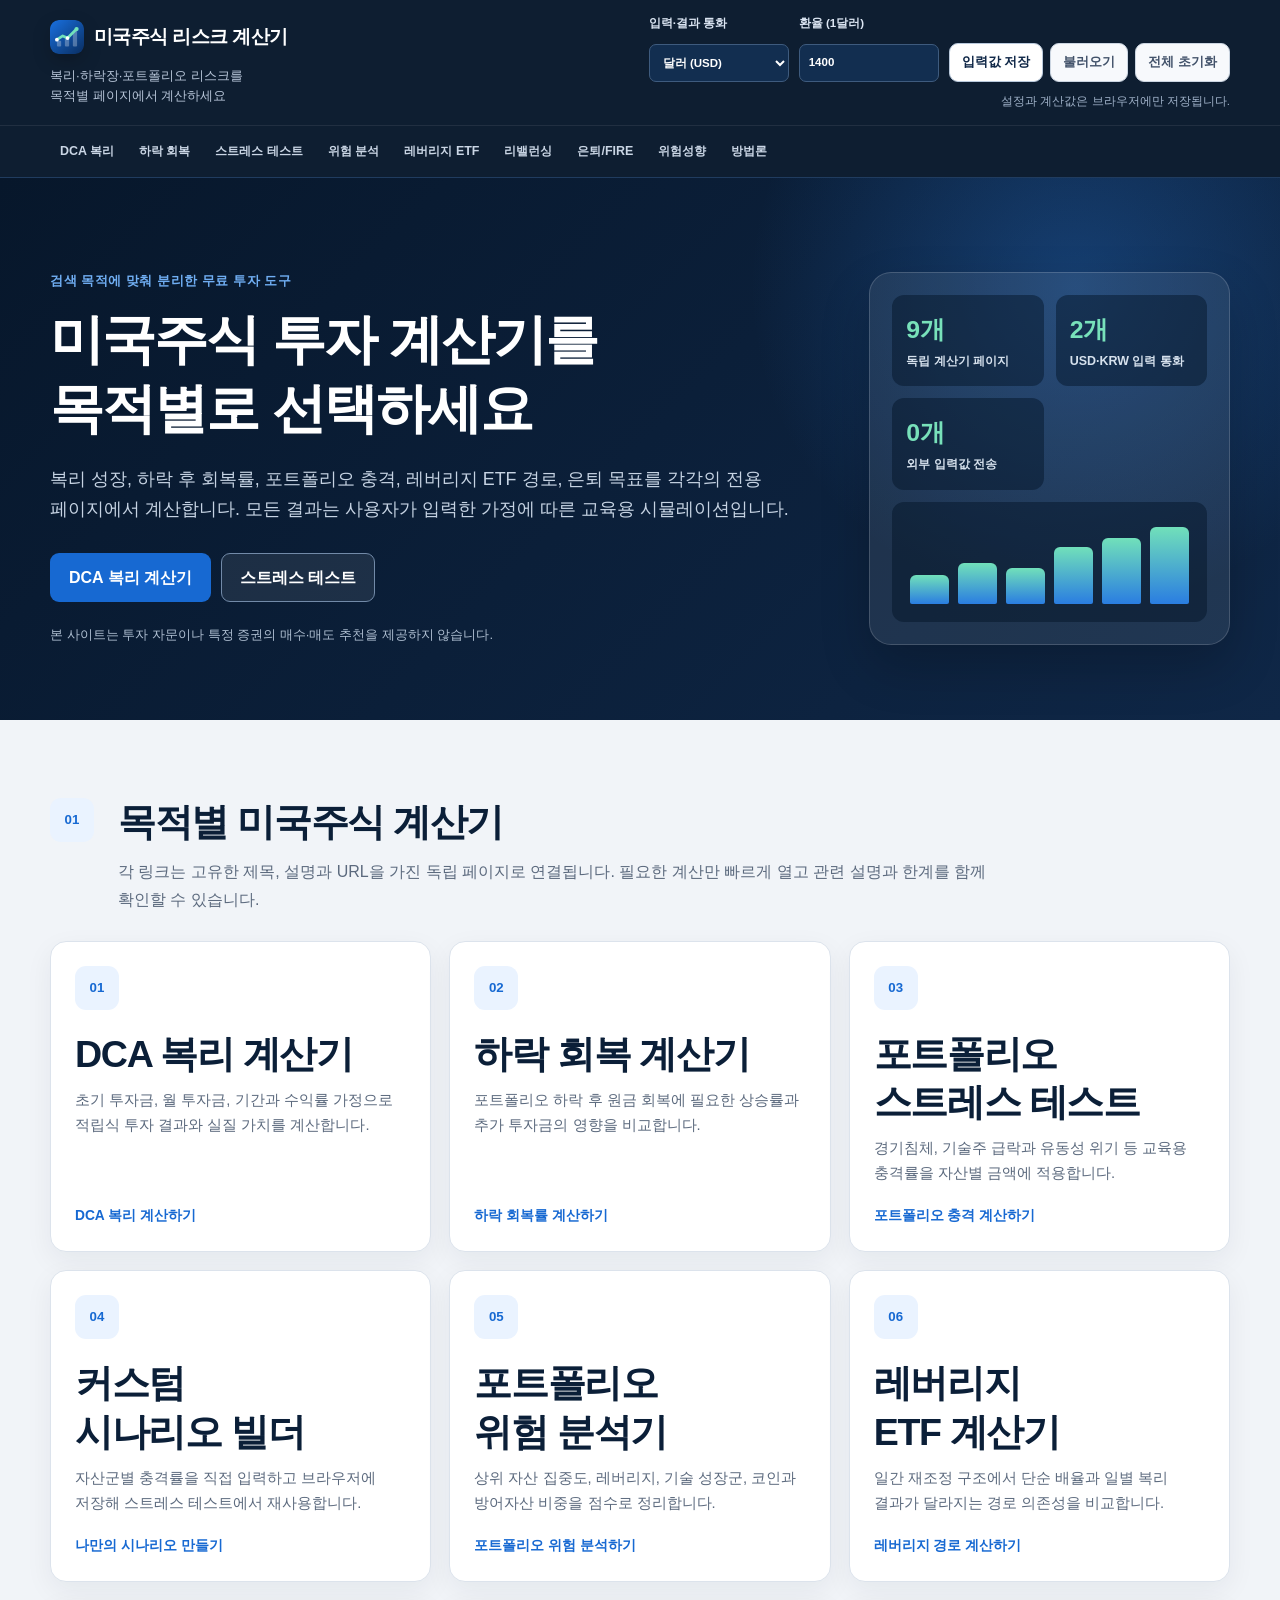
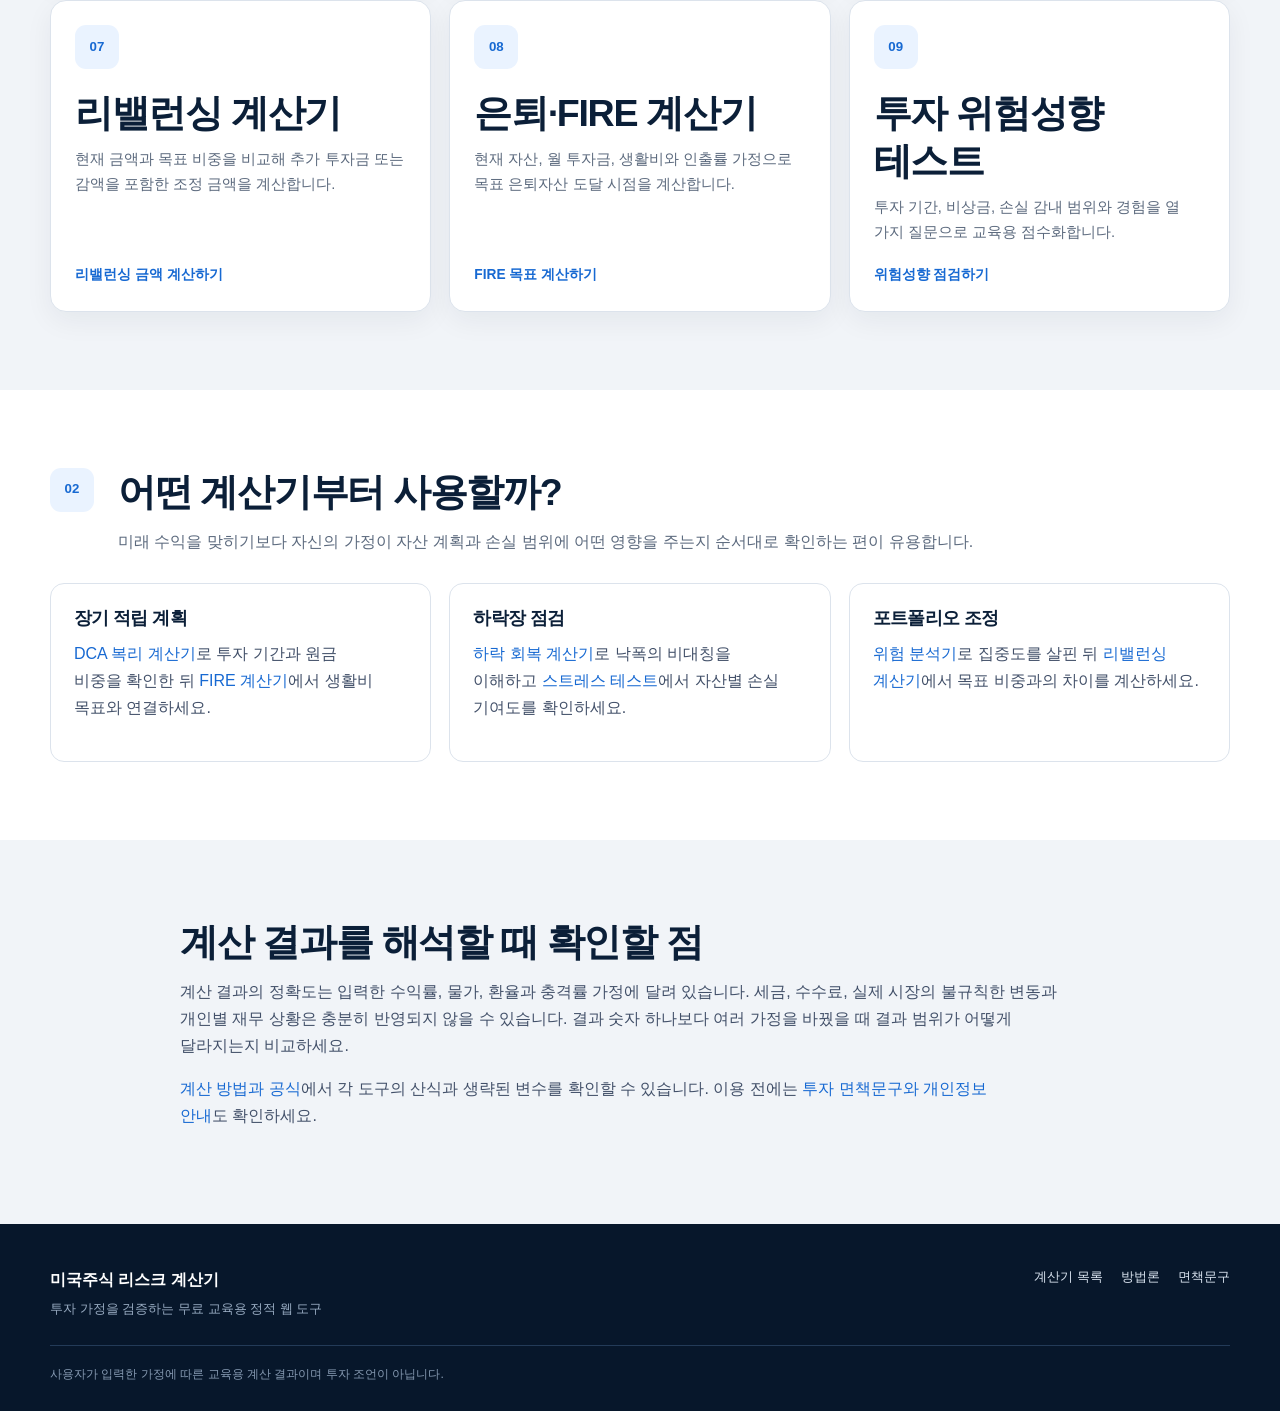
==== commit 2d212f6c: "Add files via upload" ====
--- a/index.html
+++ b/index.html
@@ -3,24 +3,21 @@
 <head>
   <meta charset="utf-8">
   <meta name="viewport" content="width=device-width, initial-scale=1">
-  <!-- SEO/AdSense 심사 코드: 배포 시 삭제하거나 중복 추가하지 마세요. -->
   <meta name="google-site-verification" content="fgHVkXwGkWW0JmH_CeB3Q3SwngTqXPi7EyaSabvl7jA">
   <script async src="https://pagead2.googlesyndication.com/pagead/js/adsbygoogle.js?client=ca-pub-5077881306850046" crossorigin="anonymous"></script>
-  <title>미국주식 복리 계산기 | 포트폴리오 리스크·DCA·하락 회복 계산</title>
-  <meta name="description" content="미국주식 투자자를 위한 무료 교육용 계산기입니다. DCA 복리, 하락장 회복률, 포트폴리오 스트레스 테스트, 레버리지 ETF 위험, 은퇴 목표를 사용자가 입력한 가정으로 계산해보세요.">
+  <title>미국주식 계산기 모음 | 복리·하락 회복·포트폴리오 리스크</title>
+  <meta name="description" content="미국주식 투자자를 위한 무료 교육용 계산기 모음입니다. DCA 복리, 하락 회복률, 포트폴리오 스트레스 테스트, 레버리지 ETF, 리밸런싱과 FIRE 계산기를 목적별 페이지에서 이용하세요.">
   <meta name="robots" content="index, follow, max-image-preview:large, max-snippet:-1">
   <meta name="theme-color" content="#0f2747">
-  <link rel="icon" href="favicon.svg" type="image/svg+xml">
+  <link rel="icon" href="/favicon.svg" type="image/svg+xml">
   <link rel="canonical" href="https://us-stock-risk-calculator.pages.dev/">
   <meta property="og:type" content="website">
   <meta property="og:locale" content="ko_KR">
   <meta property="og:site_name" content="미국주식 리스크 계산기">
-  <meta property="og:title" content="미국주식 복리 계산기 | 포트폴리오 리스크·DCA·하락 회복 계산">
-  <meta property="og:description" content="복리, 하락장 회복률, 포트폴리오 위험과 은퇴 목표를 사용자가 입력한 가정으로 계산하는 교육용 도구입니다.">
+  <meta property="og:title" content="미국주식 계산기 모음 | 복리·포트폴리오 리스크">
+  <meta property="og:description" content="목적에 맞는 미국주식 투자 계산기를 고르고 입력한 가정으로 직접 계산해 보세요.">
   <meta property="og:url" content="https://us-stock-risk-calculator.pages.dev/">
   <meta name="twitter:card" content="summary">
-  <meta name="twitter:title" content="미국주식 복리·포트폴리오 리스크 계산기">
-  <meta name="twitter:description" content="DCA 복리, 하락 회복, 스트레스 테스트와 FIRE 목표를 한 곳에서 계산하세요.">
   <script type="application/ld+json">
   {
     "@context": "https://schema.org",
@@ -29,251 +26,66 @@
         "@type": "WebSite",
         "name": "미국주식 리스크 계산기",
         "url": "https://us-stock-risk-calculator.pages.dev/",
-        "description": "미국주식 투자자를 위한 복리, 하락장, 포트폴리오 리스크 교육용 계산기",
+        "description": "미국주식 투자자를 위한 복리와 포트폴리오 리스크 교육용 계산기 모음",
         "inLanguage": "ko-KR"
       },
       {
-        "@type": "WebApplication",
-        "name": "미국주식 리스크 계산기",
-        "url": "https://us-stock-risk-calculator.pages.dev/",
-        "applicationCategory": "EducationalApplication",
-        "operatingSystem": "모든 운영체제",
-        "browserRequirements": "JavaScript를 지원하는 최신 웹 브라우저",
-        "isAccessibleForFree": true,
-        "description": "사용자가 직접 입력한 가정으로 투자 위험 시나리오를 계산하는 무료 교육용 웹 도구",
-        "inLanguage": "ko-KR"
+        "@type": "ItemList",
+        "name": "미국주식 투자 계산기 목록",
+        "numberOfItems": 9,
+        "itemListElement": [
+          {"@type":"ListItem","position":1,"name":"DCA 복리 계산기","url":"https://us-stock-risk-calculator.pages.dev/dca/"},
+          {"@type":"ListItem","position":2,"name":"하락 회복 계산기","url":"https://us-stock-risk-calculator.pages.dev/drawdown/"},
+          {"@type":"ListItem","position":3,"name":"포트폴리오 스트레스 테스트","url":"https://us-stock-risk-calculator.pages.dev/stress-test/"},
+          {"@type":"ListItem","position":4,"name":"커스텀 시나리오 빌더","url":"https://us-stock-risk-calculator.pages.dev/scenario-builder/"},
+          {"@type":"ListItem","position":5,"name":"포트폴리오 위험 분석기","url":"https://us-stock-risk-calculator.pages.dev/risk-analyzer/"},
+          {"@type":"ListItem","position":6,"name":"레버리지 ETF 계산기","url":"https://us-stock-risk-calculator.pages.dev/leverage-etf/"},
+          {"@type":"ListItem","position":7,"name":"리밸런싱 계산기","url":"https://us-stock-risk-calculator.pages.dev/rebalancing/"},
+          {"@type":"ListItem","position":8,"name":"FIRE 계산기","url":"https://us-stock-risk-calculator.pages.dev/fire/"},
+          {"@type":"ListItem","position":9,"name":"투자 위험성향 테스트","url":"https://us-stock-risk-calculator.pages.dev/risk-profile/"}
+        ]
       }
     ]
   }
   </script>
-  <link rel="stylesheet" href="styles.css">
-  <script src="app.js" defer></script>
+  <link rel="stylesheet" href="/styles.css">
+  <script src="/app.js" defer></script>
 </head>
 <body>
   <a class="skip-link" href="#main-content">본문으로 건너뛰기</a>
   <header class="site-header">
     <div class="container header-main">
-      <div>
-        <a class="brand" href="#top"><img class="brand-mark" src="favicon.svg" alt="" width="34" height="34"><span>미국주식 리스크 계산기</span></a>
-        <p class="brand-subtitle"><span>복리·하락장·포트폴리오 리스크를</span><span>계산하는 교육용 투자 도구</span></p>
-      </div>
+      <div><a class="brand" href="/"><img class="brand-mark" src="/favicon.svg" alt="" width="34" height="34"><span>미국주식 리스크 계산기</span></a><p class="brand-subtitle"><span>복리·하락장·포트폴리오 리스크를</span><span>목적별 페이지에서 계산하세요</span></p></div>
       <div class="global-controls" aria-label="공통 표시 및 저장 설정">
-        <label>입력·결과 통화
-          <select id="display-currency" data-save>
-            <option value="USD">달러 (USD)</option>
-            <option value="KRW">원화 (KRW)</option>
-          </select>
-        </label>
-        <label>환율 (1달러)
-          <input id="exchange-rate" type="number" min="1" value="1400" inputmode="decimal" data-save>
-        </label>
-        <div class="storage-actions">
-          <button class="button button-small" id="save-all" type="button">입력값 저장</button>
-          <button class="button button-small button-ghost" id="load-all" type="button">불러오기</button>
-          <button class="button button-small button-ghost" id="reset-all" type="button">전체 초기화</button>
-        </div>
-        <p id="storage-status" class="storage-status" aria-live="polite">금액 입력과 결과는 선택 통화 기준이며, 저장 기능은 브라우저 localStorage만 사용합니다.</p>
+        <label>입력·결과 통화<select id="display-currency" data-save><option value="USD">달러 (USD)</option><option value="KRW">원화 (KRW)</option></select></label>
+        <label>환율 (1달러)<input id="exchange-rate" type="number" min="1" value="1400" inputmode="decimal" data-save></label>
+        <div class="storage-actions"><button class="button button-small" id="save-all" type="button">입력값 저장</button><button class="button button-small button-ghost" id="load-all" type="button">불러오기</button><button class="button button-small button-ghost" id="reset-all" type="button">전체 초기화</button></div>
+        <p id="storage-status" class="storage-status" aria-live="polite">설정과 계산값은 브라우저에만 저장됩니다.</p>
       </div>
     </div>
-    <nav class="tool-nav" aria-label="계산기 메뉴">
-      <div class="container tool-nav-scroll">
-        <a href="#dca">DCA 복리</a>
-        <a href="#drawdown">하락 회복</a>
-        <a href="#stress">스트레스 테스트</a>
-        <a href="#custom">커스텀 시나리오</a>
-        <a href="#risk-analyzer">위험 분석</a>
-        <a href="#leverage">레버리지 ETF</a>
-        <a href="#rebalancing">리밸런싱</a>
-        <a href="#fire">은퇴/FIRE</a>
-        <a href="#risk-profile">위험성향</a>
-        <a href="#methodology">방법론</a>
-        <a href="#disclaimer">면책문구</a>
-      </div>
-    </nav>
+    <nav class="tool-nav" aria-label="주요 계산기 메뉴"><div class="container tool-nav-scroll"><a href="/dca/">DCA 복리</a><a href="/drawdown/">하락 회복</a><a href="/stress-test/">스트레스 테스트</a><a href="/risk-analyzer/">위험 분석</a><a href="/leverage-etf/">레버리지 ETF</a><a href="/rebalancing/">리밸런싱</a><a href="/fire/">은퇴/FIRE</a><a href="/risk-profile/">위험성향</a><a href="/methodology/">방법론</a></div></nav>
   </header>
 
   <main id="main-content">
-    <section class="hero" id="top">
-      <div class="container hero-grid">
-        <div>
-          <p class="kicker">입력한 가정을 숫자로 검증하는 금융 도구</p>
-          <h1><span class="hero-title-line">미국주식 투자자를 위한</span><span class="hero-title-line">포트폴리오 리스크 계산기</span></h1>
-          <p class="hero-lead">월 적립식 투자, 하락장 회복률, 레버리지 ETF 위험, 은퇴 목표, 포트폴리오 스트레스 테스트를 사용자가 입력한 가정으로 계산합니다.</p>
-          <div class="hero-actions">
-            <a class="button button-primary" href="#dca">복리 계산 시작하기</a>
-            <a class="button button-secondary" href="#stress">포트폴리오 스트레스 테스트</a>
-          </div>
-          <p class="hero-notice">본 사이트는 교육용 계산 도구이며 투자 자문, 특정 증권의 매수·매도 추천, 수익 보장을 제공하지 않습니다.</p>
-        </div>
-        <div class="hero-dashboard" aria-label="사이트 기능 요약">
-          <div class="hero-stat"><span>9개</span><strong>리스크 계산 도구</strong></div>
-          <div class="hero-stat"><span>0개</span><strong>외부 데이터 전송</strong></div>
-          <div class="hero-stat"><span>3가지</span><strong>교육용 포트폴리오 예시</strong></div>
-          <div class="mini-chart" aria-hidden="true"><i style="height:34%"></i><i style="height:48%"></i><i style="height:43%"></i><i style="height:67%"></i><i style="height:78%"></i><i style="height:91%"></i></div>
-        </div>
-      </div>
-    </section>
+    <section class="hero" id="top"><div class="container hero-grid"><div><p class="kicker">검색 목적에 맞춰 분리한 무료 투자 도구</p><h1><span class="hero-title-line">미국주식 투자 계산기를</span><span class="hero-title-line">목적별로 선택하세요</span></h1><p class="hero-lead">복리 성장, 하락 후 회복률, 포트폴리오 충격, 레버리지 ETF 경로, 은퇴 목표를 각각의 전용 페이지에서 계산합니다. 모든 결과는 사용자가 입력한 가정에 따른 교육용 시뮬레이션입니다.</p><div class="hero-actions"><a class="button button-primary" href="/dca/">DCA 복리 계산기</a><a class="button button-secondary" href="/stress-test/">스트레스 테스트</a></div><p class="hero-notice">본 사이트는 투자 자문이나 특정 증권의 매수·매도 추천을 제공하지 않습니다.</p></div><div class="hero-dashboard" aria-label="사이트 요약"><div class="hero-stat"><span>9개</span><strong>독립 계산기 페이지</strong></div><div class="hero-stat"><span>2개</span><strong>USD·KRW 입력 통화</strong></div><div class="hero-stat"><span>0개</span><strong>외부 입력값 전송</strong></div><div class="mini-chart" aria-hidden="true"><i style="height:34%"></i><i style="height:48%"></i><i style="height:43%"></i><i style="height:67%"></i><i style="height:78%"></i><i style="height:91%"></i></div></div></div></section>
 
-    <section class="tool-section" id="dca" aria-labelledby="dca-title">
-      <div class="container">
-        <div class="section-heading"><p class="section-number">01</p><div><h2 id="dca-title">DCA 복리 시뮬레이터</h2><p>초기 투자금과 매월 적립하는 금액이 일정한 수익률 가정 아래에서 어떻게 누적되는지 월복리로 계산합니다. 투자금 증가율과 특정 시점의 추가 투자금도 반영하며, 명목 금액뿐 아니라 물가상승률을 적용한 실질 가치도 함께 비교합니다. 실제 시장 수익률은 일정하지 않으므로 장기 계획의 범위를 살피는 용도로 사용하세요.</p></div></div>
-        <div class="calculator-card">
-          <form class="input-panel" id="dca-form">
-            <div class="form-grid">
-              <label>초기 투자금 (<span class="currency-code">USD</span>)<input id="dca-initial" type="number" min="0" value="10000" data-money-input data-save></label>
-              <label>월 투자금 (<span class="currency-code">USD</span>)<input id="dca-monthly" type="number" min="0" value="500" data-money-input data-save></label>
-              <label>투자 기간 (년)<input id="dca-years" type="number" min="1" max="60" value="20" data-save></label>
-              <label>연평균 수익률 가정 (%)<input id="dca-return" type="number" min="-99" max="100" step="0.1" value="7" data-save></label>
-              <label>연 물가상승률 가정 (%)<input id="dca-inflation" type="number" min="0" max="30" step="0.1" value="2.5" data-save></label>
-              <label>매년 투자금 증가율 (%)<input id="dca-increase" type="number" min="0" max="100" step="0.1" value="2" data-save></label>
-              <label>낙폭 발생 시 추가 투자금 (<span class="currency-code">USD</span>)<input id="dca-extra" type="number" min="0" value="0" data-money-input data-save></label>
-              <label>추가 투자 시점 (년차)<input id="dca-extra-year" type="number" min="1" max="60" value="5" data-save></label>
-            </div>
-            <div class="form-actions"><button class="button button-small" type="button" data-example="dca">예시값 입력</button><button class="button button-small button-ghost" type="reset">초기화</button></div>
-          </form>
-          <div class="result-panel" aria-live="polite">
-            <div class="metric-grid four"><div class="metric"><span>총 투자원금</span><strong id="dca-principal">-</strong></div><div class="metric"><span>최종 시나리오 금액</span><strong id="dca-final">-</strong></div><div class="metric"><span>투자 수익</span><strong id="dca-profit">-</strong></div><div class="metric"><span>실질 가치</span><strong id="dca-real">-</strong></div></div>
-            <div id="dca-bars" class="ratio-bars"></div>
-            <div class="table-wrap"><table><thead><tr><th>연차</th><th>누적 원금</th><th>시나리오 금액</th><th>실질 가치</th></tr></thead><tbody id="dca-table"></tbody></table></div>
-            <p class="result-note">이 결과는 사용자가 입력한 수익률 가정에 따른 단순 시뮬레이션입니다. 사용자가 입력한 가정에 따른 교육용 계산 결과이며 투자 조언이 아닙니다.</p>
-          </div>
-        </div>
-      </div>
-    </section>
+    <section class="content-section"><div class="container"><div class="section-heading"><p class="section-number">01</p><div><h2>목적별 미국주식 계산기</h2><p>각 링크는 고유한 제목, 설명과 URL을 가진 독립 페이지로 연결됩니다. 필요한 계산만 빠르게 열고 관련 설명과 한계를 함께 확인할 수 있습니다.</p></div></div><div class="tool-hub-grid">
+      <a class="tool-card" href="/dca/"><span class="section-number">01</span><h2>DCA 복리 계산기</h2><p>초기 투자금, 월 투자금, 기간과 수익률 가정으로 적립식 투자 결과와 실질 가치를 계산합니다.</p><strong>DCA 복리 계산하기</strong></a>
+      <a class="tool-card" href="/drawdown/"><span class="section-number">02</span><h2>하락 회복 계산기</h2><p>포트폴리오 하락 후 원금 회복에 필요한 상승률과 추가 투자금의 영향을 비교합니다.</p><strong>하락 회복률 계산하기</strong></a>
+      <a class="tool-card" href="/stress-test/"><span class="section-number">03</span><h2>포트폴리오 스트레스 테스트</h2><p>경기침체, 기술주 급락과 유동성 위기 등 교육용 충격률을 자산별 금액에 적용합니다.</p><strong>포트폴리오 충격 계산하기</strong></a>
+      <a class="tool-card" href="/scenario-builder/"><span class="section-number">04</span><h2>커스텀 시나리오 빌더</h2><p>자산군별 충격률을 직접 입력하고 브라우저에 저장해 스트레스 테스트에서 재사용합니다.</p><strong>나만의 시나리오 만들기</strong></a>
+      <a class="tool-card" href="/risk-analyzer/"><span class="section-number">05</span><h2>포트폴리오 위험 분석기</h2><p>상위 자산 집중도, 레버리지, 기술 성장군, 코인과 방어자산 비중을 점수로 정리합니다.</p><strong>포트폴리오 위험 분석하기</strong></a>
+      <a class="tool-card" href="/leverage-etf/"><span class="section-number">06</span><h2>레버리지 ETF 계산기</h2><p>일간 재조정 구조에서 단순 배율과 일별 복리 결과가 달라지는 경로 의존성을 비교합니다.</p><strong>레버리지 경로 계산하기</strong></a>
+      <a class="tool-card" href="/rebalancing/"><span class="section-number">07</span><h2>리밸런싱 계산기</h2><p>현재 금액과 목표 비중을 비교해 추가 투자금 또는 감액을 포함한 조정 금액을 계산합니다.</p><strong>리밸런싱 금액 계산하기</strong></a>
+      <a class="tool-card" href="/fire/"><span class="section-number">08</span><h2>은퇴·FIRE 계산기</h2><p>현재 자산, 월 투자금, 생활비와 인출률 가정으로 목표 은퇴자산 도달 시점을 계산합니다.</p><strong>FIRE 목표 계산하기</strong></a>
+      <a class="tool-card" href="/risk-profile/"><span class="section-number">09</span><h2>투자 위험성향 테스트</h2><p>투자 기간, 비상금, 손실 감내 범위와 경험을 열 가지 질문으로 교육용 점수화합니다.</p><strong>위험성향 점검하기</strong></a>
+    </div></div></section>
 
-    <section class="tool-section alt" id="drawdown" aria-labelledby="drawdown-title">
-      <div class="container">
-        <div class="section-heading"><p class="section-number">02</p><div><h2 id="drawdown-title">하락 회복 계산기</h2><p>같은 하락률과 상승률은 서로 상쇄되지 않습니다. 이 도구는 포트폴리오가 하락한 뒤 원래 금액을 회복하려면 얼마나 상승해야 하는지 계산하고, 추가 투자금이 회복 기준에 미치는 영향을 보여줍니다. 큰 낙폭일수록 필요한 회복률이 비대칭적으로 커지는 구조를 이해하는 데 목적이 있습니다.</p></div></div>
-        <div class="calculator-card">
-          <form class="input-panel" id="drawdown-form">
-            <div class="form-grid two">
-              <label>현재 포트폴리오 금액 (<span class="currency-code">USD</span>)<input id="dd-current" type="number" min="0" value="100000" data-money-input data-save></label>
-              <label>하락률 (%)<input id="dd-rate" type="number" min="0" max="99.9" step="0.1" value="30" data-save></label>
-              <label>추가 투자금 (<span class="currency-code">USD</span>)<input id="dd-extra" type="number" min="0" value="10000" data-money-input data-save></label>
-              <label>회복 기준<select id="dd-target" data-save><option value="principal">하락 전 원금</option><option value="custom">하락 후 금액 대비 목표 상승률</option></select></label>
-              <label id="dd-custom-wrap" hidden>목표 상승률 (%)<input id="dd-custom" type="number" min="0" value="20" data-save></label>
-            </div>
-            <div class="form-actions"><button class="button button-small" type="button" data-example="drawdown">예시값 입력</button><button class="button button-small button-ghost" type="reset">초기화</button></div>
-          </form>
-          <div class="result-panel" aria-live="polite">
-            <div class="metric-grid four"><div class="metric"><span>하락 후 금액</span><strong id="dd-after">-</strong></div><div class="metric"><span>손실 금액</span><strong id="dd-loss">-</strong></div><div class="metric"><span>원금 회복 필요 상승률</span><strong id="dd-recovery">-</strong></div><div class="metric"><span>추가 투자 후 필요 상승률</span><strong id="dd-recovery-extra">-</strong></div></div>
-            <p id="dd-target-result" class="interpretation"></p>
-            <div class="table-wrap"><table><thead><tr><th>하락률</th><th>하락 후 금액</th><th>손실</th><th>원금 회복 필요 상승률</th></tr></thead><tbody id="dd-table"></tbody></table></div>
-            <p class="result-note">하락률이 커질수록 원금 회복에 필요한 상승률은 비대칭적으로 커집니다. 사용자가 입력한 가정에 따른 교육용 계산 결과이며 투자 조언이 아닙니다.</p>
-          </div>
-        </div>
-      </div>
-    </section>
+    <section class="content-section alt"><div class="container"><div class="section-heading"><p class="section-number">02</p><div><h2>어떤 계산기부터 사용할까?</h2><p>미래 수익을 맞히기보다 자신의 가정이 자산 계획과 손실 범위에 어떤 영향을 주는지 순서대로 확인하는 편이 유용합니다.</p></div></div><div class="content-grid three"><article class="info-card"><h3>장기 적립 계획</h3><p><a href="/dca/">DCA 복리 계산기</a>로 투자 기간과 원금 비중을 확인한 뒤 <a href="/fire/">FIRE 계산기</a>에서 생활비 목표와 연결하세요.</p></article><article class="info-card"><h3>하락장 점검</h3><p><a href="/drawdown/">하락 회복 계산기</a>로 낙폭의 비대칭을 이해하고 <a href="/stress-test/">스트레스 테스트</a>에서 자산별 손실 기여도를 확인하세요.</p></article><article class="info-card"><h3>포트폴리오 조정</h3><p><a href="/risk-analyzer/">위험 분석기</a>로 집중도를 살핀 뒤 <a href="/rebalancing/">리밸런싱 계산기</a>에서 목표 비중과의 차이를 계산하세요.</p></article></div></div></section>
 
-    <section class="tool-section" id="stress" aria-labelledby="stress-title">
-      <div class="container">
-        <div class="section-heading"><p class="section-number">03</p><div><h2 id="stress-title">포트폴리오 스트레스 테스트</h2><p>보유 수량이나 실시간 시세 대신 현재 보유 금액과 자산군을 입력해 충격 시나리오를 적용합니다. 기본 충격률은 비교를 위한 교육용 예시이며 각 행에서 직접 수정할 수 있습니다. 종목별 손실 기여도와 자산군 노출도를 함께 확인해 특정 자산이나 섹터 의존도가 어디에서 발생하는지 살펴보세요.</p></div></div>
-        <div class="wide-card">
-          <div class="toolbar wrap">
-            <label>충격 시나리오<select id="stress-scenario" data-save></select></label>
-            <button class="button button-small" id="add-portfolio-row" type="button">자산 행 추가</button>
-            <button class="button button-small button-ghost" id="reset-portfolio" type="button">초기화</button>
-            <button class="button button-small button-ghost" type="button" data-portfolio-example="stable">안정형 교육 예시</button>
-            <button class="button button-small button-ghost" type="button" data-portfolio-example="growth">성장형 교육 예시</button>
-            <button class="button button-small button-ghost" type="button" data-portfolio-example="leverage">고위험 레버리지 교육 예시</button>
-          </div>
-          <div class="table-wrap input-table-wrap"><table class="input-table"><thead><tr><th>티커/이름</th><th>보유 금액 (<span class="currency-code">USD</span>)</th><th>자산군</th><th>충격률 (%)</th><th><span class="sr-only">행 삭제</span></th></tr></thead><tbody id="portfolio-body"></tbody></table></div>
-          <p class="field-hint">예시는 기능 설명을 위한 가상 구성이며 특정 포트폴리오를 권유하지 않습니다. 충격률은 선택한 시나리오에 따라 자동 입력된 뒤 수정할 수 있습니다.</p>
-          <div id="stress-warning" class="inline-warning" aria-live="polite"></div>
-          <div class="metric-grid four"><div class="metric"><span>총 포트폴리오 금액</span><strong id="stress-total">-</strong></div><div class="metric"><span>시나리오 후 금액</span><strong id="stress-after">-</strong></div><div class="metric"><span>시나리오 손실액</span><strong id="stress-loss">-</strong></div><div class="metric"><span>포트폴리오 하락률</span><strong id="stress-rate">-</strong></div></div>
-          <div class="split-results"><div><h3>자산별 결과</h3><div class="table-wrap"><table><thead><tr><th>자산</th><th>비중</th><th>충격률</th><th>시나리오 후 금액</th><th>손실 기여도</th></tr></thead><tbody id="stress-result-body"></tbody></table></div></div><div><h3>자산군별 노출도</h3><div id="stress-exposure" class="bar-list"></div></div></div>
-          <p id="stress-interpretation" class="interpretation"></p>
-          <p class="result-note">이 기능은 사용자가 선택한 충격률을 적용하는 스트레스 테스트입니다. 실제 시장 결과를 예측하지 않습니다. 사용자가 입력한 가정에 따른 교육용 계산 결과이며 투자 조언이 아닙니다.</p>
-        </div>
-      </div>
-    </section>
-
-    <section class="tool-section alt" id="custom" aria-labelledby="custom-title">
-      <div class="container">
-        <div class="section-heading"><p class="section-number">04</p><div><h2 id="custom-title">커스텀 시나리오 빌더</h2><p>금리, 경기, 유동성 또는 특정 산업 충격에 대한 자신의 가정을 자산군별 숫자로 기록할 수 있습니다. 저장한 시나리오는 포트폴리오 스트레스 테스트에서 선택할 수 있으며 브라우저의 localStorage에만 남습니다. 시나리오 이름과 충격률은 시장 전망이 아니라 사용자가 직접 만든 비교 조건입니다.</p></div></div>
-        <div class="calculator-card">
-          <form class="input-panel" id="custom-form"><label>시나리오 이름<input id="custom-name" type="text" maxlength="40" placeholder="예: 기술주 변동성 확대" data-save></label><div id="custom-shock-grid" class="form-grid two spacer-top"></div><div class="form-actions"><button class="button button-small button-primary" type="submit">시나리오 저장</button><button class="button button-small button-ghost" type="button" data-example="custom">예시값 입력</button><button class="button button-small button-ghost" type="reset">초기화</button></div></form>
-          <div class="result-panel"><div class="metric-grid two"><div class="metric"><span>평균 충격률</span><strong id="custom-average">-</strong></div><div class="metric"><span>가장 큰 충격 자산군</span><strong id="custom-largest">-</strong></div></div><h3>저장된 시나리오</h3><div id="custom-list" class="saved-list"></div><p class="result-note">커스텀 시나리오는 사용자가 직접 만든 가정입니다. 사용자가 입력한 가정에 따른 교육용 계산 결과이며 투자 조언이 아닙니다.</p></div>
-        </div>
-      </div>
-    </section>
-
-    <section class="tool-section" id="risk-analyzer" aria-labelledby="risk-title">
-      <div class="container">
-        <div class="section-heading"><p class="section-number">05</p><div><h2 id="risk-title">포트폴리오 위험 분석</h2><p>스트레스 테스트에 입력한 자산을 재사용해 집중도, 개별 자산, 레버리지, 기술 성장군, 방어 자산과 코인 노출을 수치로 정리합니다. 위험 점수는 자산의 우열을 판단하는 평가가 아니라 구성상 변동성 민감도가 어느 방향으로 나타나는지 비교하기 위한 자체 교육 지표입니다.</p></div></div>
-        <div class="wide-card">
-          <div class="score-layout"><div class="score-ring" id="risk-score-ring"><strong id="risk-score">0</strong><span>/ 100</span></div><div><p class="kicker">포트폴리오 위험 등급</p><h3 id="risk-grade">입력 대기</h3><p id="risk-summary" class="muted">스트레스 테스트에 자산을 입력하면 자동 분석됩니다.</p></div></div>
-          <div class="metric-grid four"><div class="metric"><span>상위 3개 집중도</span><strong id="risk-top3">-</strong></div><div class="metric"><span>개별주 비중</span><strong id="risk-individual">-</strong></div><div class="metric"><span>ETF 비중</span><strong id="risk-etf">-</strong></div><div class="metric"><span>레버리지 ETF 비중</span><strong id="risk-leverage">-</strong></div><div class="metric"><span>현금/채권 비중</span><strong id="risk-defensive">-</strong></div><div class="metric"><span>기술/성장군 비중</span><strong id="risk-tech">-</strong></div><div class="metric"><span>코인 비중</span><strong id="risk-crypto">-</strong></div><div class="metric"><span>분산도 점수</span><strong id="risk-diversification">-</strong></div></div>
-          <div id="risk-components" class="bar-list"></div>
-          <p class="interpretation">상위 3개 자산 비중이 높을수록 특정 종목 또는 섹터에 대한 의존도가 커질 수 있습니다. 레버리지 ETF 비중은 변동성 확대 구간에서 손실 민감도를 높일 수 있습니다.</p>
-          <p class="result-note">위험 점수는 이 사이트가 정한 단순 가중치에 따른 비교 지표입니다. 사용자가 입력한 가정에 따른 교육용 계산 결과이며 투자 조언이 아닙니다.</p>
-        </div>
-      </div>
-    </section>
-
-    <section class="tool-section alt" id="leverage" aria-labelledby="leverage-title">
-      <div class="container">
-        <div class="section-heading"><p class="section-number">06</p><div><h2 id="leverage-title">레버리지 ETF 일간 복리 시뮬레이터</h2><p>레버리지 ETF는 기초자산의 장기 누적수익률이 아니라 일간 수익률의 배율을 목표로 하는 구조가 일반적입니다. 이 도구는 동일한 평균 수익률이라도 변동 경로에 따라 일별 복리 결과가 단순 배율과 달라질 수 있음을 보여줍니다. 경로는 선택한 교육용 시나리오에 따라 결정적으로 생성되며 무작위 예측을 사용하지 않습니다.</p></div></div>
-        <div class="calculator-card">
-          <form class="input-panel" id="leverage-form"><div class="form-grid two"><label>초기 투자금 (<span class="currency-code">USD</span>)<input id="lev-initial" type="number" min="0" value="10000" data-money-input data-save></label><label>레버리지 배율<select id="lev-multiple" data-save><option value="2">2x</option><option value="3">3x</option><option value="-1">-1x</option><option value="-2">-2x</option><option value="-3">-3x</option></select></label><label>기초자산 일간 평균 수익률 (%)<input id="lev-mean" type="number" min="-20" max="20" step="0.01" value="0.03" data-save></label><label>일간 변동성 가정 (%)<input id="lev-vol" type="number" min="0" max="30" step="0.1" value="1.5" data-save></label><label>투자 기간 (일)<input id="lev-days" type="number" min="2" max="2000" value="252" data-save></label><label>경로 시나리오<select id="lev-scenario" data-save><option value="sideways">횡보장</option><option value="crash">급락 후 회복</option><option value="rise">완만한 상승</option><option value="volatile">고변동성 박스권</option></select></label></div><div class="form-actions"><button class="button button-small" type="button" data-example="leverage">예시값 입력</button><button class="button button-small button-ghost" type="reset">초기화</button></div></form>
-          <div class="result-panel"><div class="metric-grid four"><div class="metric"><span>기초자산 최종 금액</span><strong id="lev-underlying">-</strong></div><div class="metric"><span>단순 배율 비교값</span><strong id="lev-simple">-</strong></div><div class="metric"><span>일별 복리 적용 결과</span><strong id="lev-daily">-</strong></div><div class="metric"><span>두 방식의 차이</span><strong id="lev-gap">-</strong></div></div><div class="table-wrap"><table><thead><tr><th>기간</th><th>기초자산</th><th>단순 배율 비교값</th><th>일별 복리 결과</th></tr></thead><tbody id="lev-table"></tbody></table></div><p id="lev-explanation" class="interpretation"></p><p class="result-note">레버리지 ETF의 실제 비용, 추적오차와 거래 조건은 반영하지 않습니다. 사용자가 입력한 가정에 따른 교육용 계산 결과이며 투자 조언이 아닙니다.</p></div>
-        </div>
-      </div>
-    </section>
-
-    <section class="tool-section" id="rebalancing" aria-labelledby="rebalance-title">
-      <div class="container">
-        <div class="section-heading"><p class="section-number">07</p><div><h2 id="rebalance-title">리밸런싱 계산기</h2><p>현재 자산 금액과 사용자가 정한 목표 비중을 비교해 추가 투자금을 어떻게 배정하면 목표에 가까워지는지 계산합니다. 기존 자산 감액을 허용하지 않으면 부족한 항목에 추가 금액을 배분하고, 감액을 허용하면 목표 금액과의 차이를 증액 또는 감액 필요액으로 표시합니다. 결과는 실행 지시가 아닙니다.</p></div></div>
-        <div class="wide-card"><div class="toolbar wrap"><label>추가 투자금 (<span class="currency-code">USD</span>)<input id="rebalance-extra" type="number" min="0" value="5000" data-money-input data-save></label><label class="check-label"><input id="rebalance-sell" type="checkbox" data-save> 기존 자산 감액 허용</label><button class="button button-small" id="rebalance-add" type="button">자산 행 추가</button><button class="button button-small button-ghost" id="rebalance-import" type="button">스트레스 입력 가져오기</button><button class="button button-small button-ghost" type="button" data-example="rebalancing">예시값 입력</button><button class="button button-small button-ghost" id="reset-rebalancing" type="button">초기화</button></div><div class="table-wrap input-table-wrap"><table class="input-table"><thead><tr><th>자산명</th><th>현재 금액 (<span class="currency-code">USD</span>)</th><th>목표 비중 (%)</th><th><span class="sr-only">행 삭제</span></th></tr></thead><tbody id="rebalance-body"></tbody></table></div><div id="rebalance-warning" class="inline-warning" aria-live="polite"></div><div class="table-wrap"><table><thead><tr><th>자산</th><th>현재 비중</th><th>목표 비중</th><th>비중 차이</th><th>배정/조정 금액</th><th>계산 후 비중</th></tr></thead><tbody id="rebalance-result-body"></tbody></table></div><p class="result-note">표의 금액은 사용자 입력 목표 비중에 가까워지기 위한 산술적 배정값입니다. 사용자가 입력한 가정에 따른 교육용 계산 결과이며 투자 조언이 아닙니다.</p></div>
-      </div>
-    </section>
-
-    <section class="tool-section alt" id="fire" aria-labelledby="fire-title">
-      <div class="container">
-        <div class="section-heading"><p class="section-number">08</p><div><h2 id="fire-title">은퇴 / FIRE 계산기</h2><p>현재 자산과 월 투자금이 입력한 수익률로 늘어난다고 가정하고, 연 생활비와 인출률로 계산한 은퇴 목표자산에 언제 도달하는지 월 단위로 시뮬레이션합니다. 물가상승률은 미래 생활비와 목표 금액을 높이는 방향으로 반영됩니다. 장기간의 일정 수익률 가정은 현실을 단순화한 비교 조건입니다.</p></div></div>
-        <div class="calculator-card"><form class="input-panel" id="fire-form"><div class="form-grid two"><label>현재 나이<input id="fire-age" type="number" min="18" max="90" value="35" data-save></label><label>현재 투자자산 (<span class="currency-code">USD</span>)<input id="fire-current" type="number" min="0" value="100000" data-money-input data-save></label><label>월 투자금 (<span class="currency-code">USD</span>)<input id="fire-monthly" type="number" min="0" value="1000" data-money-input data-save></label><label>연평균 수익률 가정 (%)<input id="fire-return" type="number" min="-20" max="30" step="0.1" value="7" data-save></label><label>은퇴 목표 연 생활비 (<span class="currency-code">USD</span>)<input id="fire-expense" type="number" min="0" value="40000" data-money-input data-save></label><label>인출률 (%)<input id="fire-withdrawal" type="number" min="0.1" max="20" step="0.1" value="4" data-save></label><label>목표 금액 직접 입력 (선택, <span class="currency-code">USD</span>)<input id="fire-target-direct" type="number" min="0" value="0" data-money-input data-save></label><label>연 물가상승률 가정 (%)<input id="fire-inflation" type="number" min="0" max="20" step="0.1" value="2.5" data-save></label></div><div class="form-actions"><button class="button button-small" type="button" data-example="fire">예시값 입력</button><button class="button button-small button-ghost" type="reset">초기화</button></div></form><div class="result-panel"><div class="metric-grid four"><div class="metric"><span>현재 기준 목표 은퇴자산</span><strong id="fire-target">-</strong></div><div class="metric"><span>목표 달성 예상 나이</span><strong id="fire-result-age">-</strong></div><div class="metric"><span>필요 기간</span><strong id="fire-years">-</strong></div><div class="metric"><span>총 투자원금 / 수익</span><strong id="fire-principal-profit">-</strong></div></div><div class="table-wrap"><table><thead><tr><th>수익률 가정</th><th>목표 달성 예상 나이</th><th>필요 기간</th><th>달성 시 자산</th></tr></thead><tbody id="fire-table"></tbody></table></div><p class="result-note">FIRE 계산은 사용자가 입력한 수익률, 생활비, 인출률 가정에 따라 크게 달라질 수 있습니다. 사용자가 입력한 가정에 따른 교육용 계산 결과이며 투자 조언이 아닙니다.</p></div></div>
-      </div>
-    </section>
-
-    <section class="tool-section" id="risk-profile" aria-labelledby="profile-title">
-      <div class="container">
-        <div class="section-heading"><p class="section-number">09</p><div><h2 id="profile-title">위험성향 자가 점검</h2><p>투자 기간, 재무 완충력, 손실 감내 범위와 투자 경험에 관한 열 가지 질문을 통해 변동성 수용 성향을 교육용 점수로 정리합니다. 결과 유형은 개인의 적합성을 판정하거나 특정 자산 구성을 제안하지 않으며, 스스로 확인해야 할 위험 요인을 빠짐없이 살펴보기 위한 체크리스트입니다.</p></div></div>
-        <div class="calculator-card"><form class="input-panel profile-form" id="profile-form">
-          <label>1. 예상 투자 기간<select data-profile data-save><option value="0">3년 미만</option><option value="2">3~7년</option><option value="4">7~15년</option><option value="5">15년 이상</option></select></label>
-          <label>2. 생활비 기준 비상금 보유 수준<select data-profile data-save><option value="0">거의 없음</option><option value="2">약 3개월</option><option value="4">약 6개월</option><option value="5">12개월 이상</option></select></label>
-          <label>3. 고금리 부채 부담<select data-profile data-save><option value="0">부담이 큼</option><option value="2">일부 있음</option><option value="4">낮은 수준</option><option value="5">없음</option></select></label>
-          <label>4. 감내 가능하다고 생각하는 최대 손실<select data-profile data-save><option value="0">5% 미만</option><option value="2">10% 내외</option><option value="3">20% 내외</option><option value="4">30% 내외</option><option value="5">40% 이상</option></select></label>
-          <label>5. 큰 하락 구간에서 계획 유지 가능성<select data-profile data-save><option value="0">유지가 매우 어려움</option><option value="2">일부 축소 가능</option><option value="4">계획을 유지할 수 있음</option><option value="5">추가 투자 여력도 있음</option></select></label>
-          <label>6. 투자 경험<select data-profile data-save><option value="0">1년 미만</option><option value="2">1~3년</option><option value="4">3~7년</option><option value="5">7년 이상</option></select></label>
-          <label>7. 레버리지 ETF의 일간 재조정 이해도<select data-profile data-save><option value="0">잘 모름</option><option value="2">기본 개념만 이해</option><option value="4">위험과 구조를 이해</option><option value="5">경로별 손실 구조까지 이해</option></select></label>
-          <label>8. 소득 안정성<select data-profile data-save><option value="0">변동이 매우 큼</option><option value="2">다소 변동적</option><option value="4">대체로 안정적</option><option value="5">매우 안정적</option></select></label>
-          <label>9. 주된 투자 목적<select data-profile data-save><option value="0">단기 필요자금</option><option value="2">중기 목돈</option><option value="4">장기 자산 형성</option><option value="5">매우 장기적인 은퇴 준비</option></select></label>
-          <label>10. 손실 발생 시 예상 행동<select data-profile data-save><option value="0">즉시 중단할 가능성</option><option value="2">상당 부분 축소 가능성</option><option value="4">계획을 재검토 후 유지</option><option value="5">사전 기준에 따라 일관되게 대응</option></select></label>
-          <div class="form-actions"><button class="button button-small" type="button" data-example="profile">예시값 입력</button><button class="button button-small button-ghost" type="reset">초기화</button></div></form>
-          <div class="result-panel"><div class="score-layout"><div class="score-ring"><strong id="profile-score">0</strong><span>/ 100</span></div><div><p class="kicker">자가 점검 유형</p><h3 id="profile-type">Defensive</h3><p id="profile-description" class="muted"></p></div></div><div class="content-grid three"><article class="info-card"><h3>나타나는 강점</h3><p id="profile-strength"></p></article><article class="info-card"><h3>주의할 점</h3><p id="profile-caution"></p></article><article class="info-card"><h3>교육용 다음 단계</h3><p id="profile-next"></p></article></div><p class="result-note">이 검사는 금융상품 적합성 평가가 아니며 특정 종목, ETF 또는 비중을 제시하지 않습니다. 사용자가 입력한 가정에 따른 교육용 계산 결과이며 투자 조언이 아닙니다.</p></div>
-        </div>
-      </div>
-    </section>
-
-    <section class="content-section alt" id="methodology" aria-labelledby="method-title">
-      <div class="container"><div class="section-heading"><p class="section-number">10</p><div><h2 id="method-title">계산 방법과 가정</h2><p>계산 결과를 해석하려면 결과를 만든 공식과 생략된 변수를 함께 이해해야 합니다. 아래 공식은 비교 가능한 시나리오를 만들기 위해 현실을 단순화합니다. 결과 숫자가 정밀해 보여도 입력 가정이 실제 미래를 정확히 나타낸다는 뜻은 아닙니다.</p></div></div><div class="content-grid two">
-        <article class="method-card"><h3>DCA 월복리</h3><p>연 수익률을 월 유효수익률로 변환한 뒤 매월 기존 잔액에 적용하고 월 투자금을 더합니다. 연도 경계에서 월 투자금 증가율을 반영합니다.</p><code>월 수익률 = (1 + 연 수익률)^(1/12) - 1</code></article>
-        <article class="method-card"><h3>하락 후 회복률</h3><p>하락 후 남은 비율의 역수를 사용합니다. 50% 하락 뒤 원금을 회복하려면 50%가 아니라 100% 상승이 필요합니다.</p><code>회복률 = 1 / (1 - 하락률) - 1</code></article>
-        <article class="method-card"><h3>스트레스 테스트</h3><p>각 자산의 보유 금액에 사용자가 선택하거나 수정한 충격률을 곱해 손익을 합산합니다. 자산 간 상관관계나 충격의 시간 순서는 모델링하지 않습니다.</p><code>시나리오 금액 = Σ 보유 금액 × (1 + 충격률)</code></article>
-        <article class="method-card"><h3>위험 점수</h3><p>상위 자산 집중도, 레버리지·기술 성장군·코인 노출은 점수를 높이고 현금·채권 노출과 자산 수에 따른 분산도는 완충 요소로 반영합니다. 이 사이트의 자체 비교 지표입니다.</p></article>
-        <article class="method-card"><h3>레버리지 일간 복리</h3><p>매일 생성된 기초자산 수익률에 선택 배율을 적용하고 일별로 복리 누적합니다. 단순 배율 비교값은 기초자산 전체 수익률에 배율을 한 번 적용합니다.</p><code>일별 잔액 = 이전 잔액 × (1 + 배율 × 일간 수익률)</code></article>
-        <article class="method-card"><h3>FIRE 목표 금액</h3><p>직접 입력한 목표가 없으면 연 생활비를 인출률로 나눕니다. 시뮬레이션 중 목표 금액은 물가상승률에 따라 증가합니다.</p><code>목표 금액 = 연 생활비 / 인출률</code></article>
-      </div><div class="warning-box"><h3>공통 한계</h3><p>세금, 거래비용, 수수료, 실제 시장의 불규칙한 변동, 환율 변화, 배당 재투자 시점, 슬리피지와 투자자별 재무 상황은 충분히 반영되지 않을 수 있습니다. 외부 API를 사용하지 않으므로 실시간 가격 데이터도 제공하지 않습니다. 모든 결과는 사용자의 입력값과 가정에 따른 계산입니다.</p></div></div>
-    </section>
-
-    <section class="content-section" id="disclaimer" aria-labelledby="disclaimer-title">
-      <div class="container narrow-content"><div class="section-heading"><p class="section-number">11</p><div><h2 id="disclaimer-title">투자 면책문구</h2><p>계산기를 사용하기 전에 아래 운영 목적과 책임 범위를 확인하세요. 이 안내는 모든 계산 도구와 설명 콘텐츠에 공통으로 적용됩니다.</p></div></div>
-        <div class="legal-card"><ul><li>본 웹사이트는 교육 및 정보 제공 목적의 계산 도구입니다.</li><li>본 웹사이트는 투자자문, 세무자문 또는 법률자문을 제공하지 않습니다.</li><li>계산 결과는 특정 증권의 매수, 매도 또는 보유 추천이 아닙니다.</li><li>과거 성과나 가정 수익률은 미래 결과를 보장하지 않습니다.</li><li>투자 결정과 그 결과는 사용자의 책임이며, 필요한 경우 등록된 전문가와 상담해야 합니다.</li><li>입력값은 서버로 전송되지 않으며 사용자가 저장 기능을 선택한 경우 브라우저 저장소에만 저장될 수 있습니다.</li></ul></div>
-        <div class="content-grid two spacer-top"><article class="info-card" id="privacy"><h3>개인정보 안내</h3><p>본 사이트는 서버, 회원 계정 또는 개인정보 수집 기능을 운영하지 않습니다. 사용자가 저장 버튼을 누르면 입력값과 커스텀 시나리오가 해당 브라우저의 localStorage에 저장될 수 있습니다. 브라우저 데이터를 삭제하면 저장값도 함께 삭제됩니다. 쿠키는 사용하지 않습니다.</p></article><article class="info-card" id="contact"><h3>문의</h3><p>기능 오류, 접근성 또는 계산 방식에 관한 의견은 <a href="mailto:contact@example.com">contact@example.com</a>으로 문의할 수 있습니다. 현재 주소는 운영 전 교체할 수 있는 예시 연락처입니다.</p></article></div>
-      </div>
-    </section>
+    <section class="content-section"><div class="container article-content"><h2>계산 결과를 해석할 때 확인할 점</h2><p>계산 결과의 정확도는 입력한 수익률, 물가, 환율과 충격률 가정에 달려 있습니다. 세금, 수수료, 실제 시장의 불규칙한 변동과 개인별 재무 상황은 충분히 반영되지 않을 수 있습니다. 결과 숫자 하나보다 여러 가정을 바꿨을 때 결과 범위가 어떻게 달라지는지 비교하세요.</p><p><a href="/methodology/">계산 방법과 공식</a>에서 각 도구의 산식과 생략된 변수를 확인할 수 있습니다. 이용 전에는 <a href="/disclaimer/">투자 면책문구와 개인정보 안내</a>도 확인하세요.</p></div></section>
   </main>
 
-  <footer class="site-footer"><div class="container footer-grid"><div><strong>미국주식 리스크 계산기</strong><p>투자 가정을 검증하는 무료 교육용 정적 웹 도구</p></div><nav aria-label="하단 메뉴"><a href="#methodology">방법론</a><a href="#disclaimer">면책문구</a><a href="#privacy">개인정보 안내</a><a href="#contact">문의</a></nav></div><div class="container footer-notice">사용자가 입력한 가정에 따른 교육용 계산 결과이며 투자 조언이 아닙니다.</div></footer>
+  <footer class="site-footer"><div class="container footer-grid"><div><strong>미국주식 리스크 계산기</strong><p>투자 가정을 검증하는 무료 교육용 정적 웹 도구</p></div><nav aria-label="하단 메뉴"><a href="/">계산기 목록</a><a href="/methodology/">방법론</a><a href="/disclaimer/">면책문구</a></nav></div><div class="container footer-notice">사용자가 입력한 가정에 따른 교육용 계산 결과이며 투자 조언이 아닙니다.</div></footer>
 </body>
 </html>
--- a/styles.css
+++ b/styles.css
@@ -273,7 +273,8 @@
 }
 
 .tool-nav a:hover,
-.tool-nav a:focus-visible {
+.tool-nav a:focus-visible,
+.tool-nav a[aria-current="page"] {
   color: #fff;
   background: #173a63;
   text-decoration: none;
@@ -285,6 +286,159 @@
   background:
     radial-gradient(circle at 84% 20%, rgba(42, 125, 225, 0.32), transparent 28%),
     linear-gradient(135deg, var(--navy-950), var(--navy-800));
+}
+
+.page-hero {
+  padding: 58px 0 48px;
+  color: #fff;
+  background:
+    radial-gradient(circle at 84% 18%, rgba(42, 125, 225, 0.3), transparent 30%),
+    linear-gradient(135deg, var(--navy-950), var(--navy-800));
+}
+
+.page-hero h1 {
+  max-width: 900px;
+  margin-bottom: 16px;
+  color: #fff;
+  font-size: clamp(2rem, 4.6vw, 3.35rem);
+}
+
+.page-hero .hero-lead {
+  margin-bottom: 0;
+}
+
+.breadcrumbs {
+  display: flex;
+  align-items: center;
+  gap: 8px;
+  margin-bottom: 18px;
+  color: #aebed1;
+  font-size: 0.8rem;
+}
+
+.breadcrumbs a {
+  color: #d7e7f8;
+}
+
+.breadcrumbs span[aria-hidden="true"] {
+  color: #6f87a3;
+}
+
+.tool-hub-grid {
+  display: grid;
+  grid-template-columns: repeat(3, minmax(0, 1fr));
+  gap: 18px;
+}
+
+.tool-card {
+  display: flex;
+  min-width: 0;
+  min-height: 245px;
+  flex-direction: column;
+  padding: 24px;
+  border: 1px solid var(--line);
+  border-radius: 16px;
+  color: var(--ink);
+  background: #fff;
+  box-shadow: 0 9px 28px rgba(12, 31, 56, 0.06);
+  transition: transform 0.18s ease, border-color 0.18s ease, box-shadow 0.18s ease;
+}
+
+.tool-card:hover,
+.tool-card:focus-visible {
+  border-color: #9bbce2;
+  box-shadow: var(--shadow);
+  text-decoration: none;
+  transform: translateY(-3px);
+}
+
+.tool-card .section-number {
+  margin-bottom: 20px;
+}
+
+.tool-card h2,
+.tool-card h3 {
+  margin-bottom: 10px;
+}
+
+.tool-card p {
+  margin-bottom: 18px;
+  color: var(--muted);
+  font-size: 0.92rem;
+  word-break: keep-all;
+  text-wrap: pretty;
+}
+
+.tool-card strong:last-child {
+  margin-top: auto;
+  color: var(--blue-600);
+  font-size: 0.86rem;
+}
+
+.article-content {
+  max-width: 920px;
+}
+
+.article-content h2 {
+  margin-top: 44px;
+}
+
+.article-content h2:first-child {
+  margin-top: 0;
+}
+
+.article-content p,
+.article-content li {
+  color: #425069;
+  word-break: keep-all;
+  text-wrap: pretty;
+}
+
+.article-content ul,
+.article-content ol {
+  padding-left: 22px;
+}
+
+.article-content li + li {
+  margin-top: 8px;
+}
+
+.page-tool-area {
+  padding: 62px 0;
+}
+
+.page-tool-area + .content-section {
+  border-top: 1px solid var(--line);
+}
+
+.related-tools {
+  display: grid;
+  grid-template-columns: repeat(3, minmax(0, 1fr));
+  gap: 14px;
+}
+
+.related-link {
+  display: block;
+  padding: 18px;
+  border: 1px solid var(--line);
+  border-radius: 12px;
+  color: var(--navy-900);
+  background: #fff;
+  font-weight: 780;
+  word-break: keep-all;
+}
+
+.related-link:hover {
+  border-color: #9bbce2;
+  background: #f7fbff;
+  text-decoration: none;
+}
+
+.seo-summary {
+  max-width: 820px;
+  color: var(--muted);
+  word-break: keep-all;
+  text-wrap: pretty;
 }
 
 .hero-grid {
@@ -1029,6 +1183,10 @@
   .split-results {
     grid-template-columns: 1fr;
   }
+
+  .tool-hub-grid {
+    grid-template-columns: repeat(2, minmax(0, 1fr));
+  }
 }
 
 @media (max-width: 700px) {
@@ -1072,6 +1230,15 @@
 
   .hero {
     padding: 60px 0 48px;
+  }
+
+  .page-hero {
+    padding: 38px 0 36px;
+  }
+
+  .page-hero h1 {
+    font-size: clamp(1.8rem, 8.5vw, 2.35rem);
+    line-height: 1.2;
   }
 
   .hero h1 {
@@ -1138,6 +1305,16 @@
     grid-template-columns: 1fr;
   }
 
+  .tool-hub-grid,
+  .related-tools {
+    grid-template-columns: 1fr;
+  }
+
+  .tool-card {
+    min-height: 0;
+    padding: 20px;
+  }
+
   label {
     font-size: 0.9rem;
     line-height: 1.5;
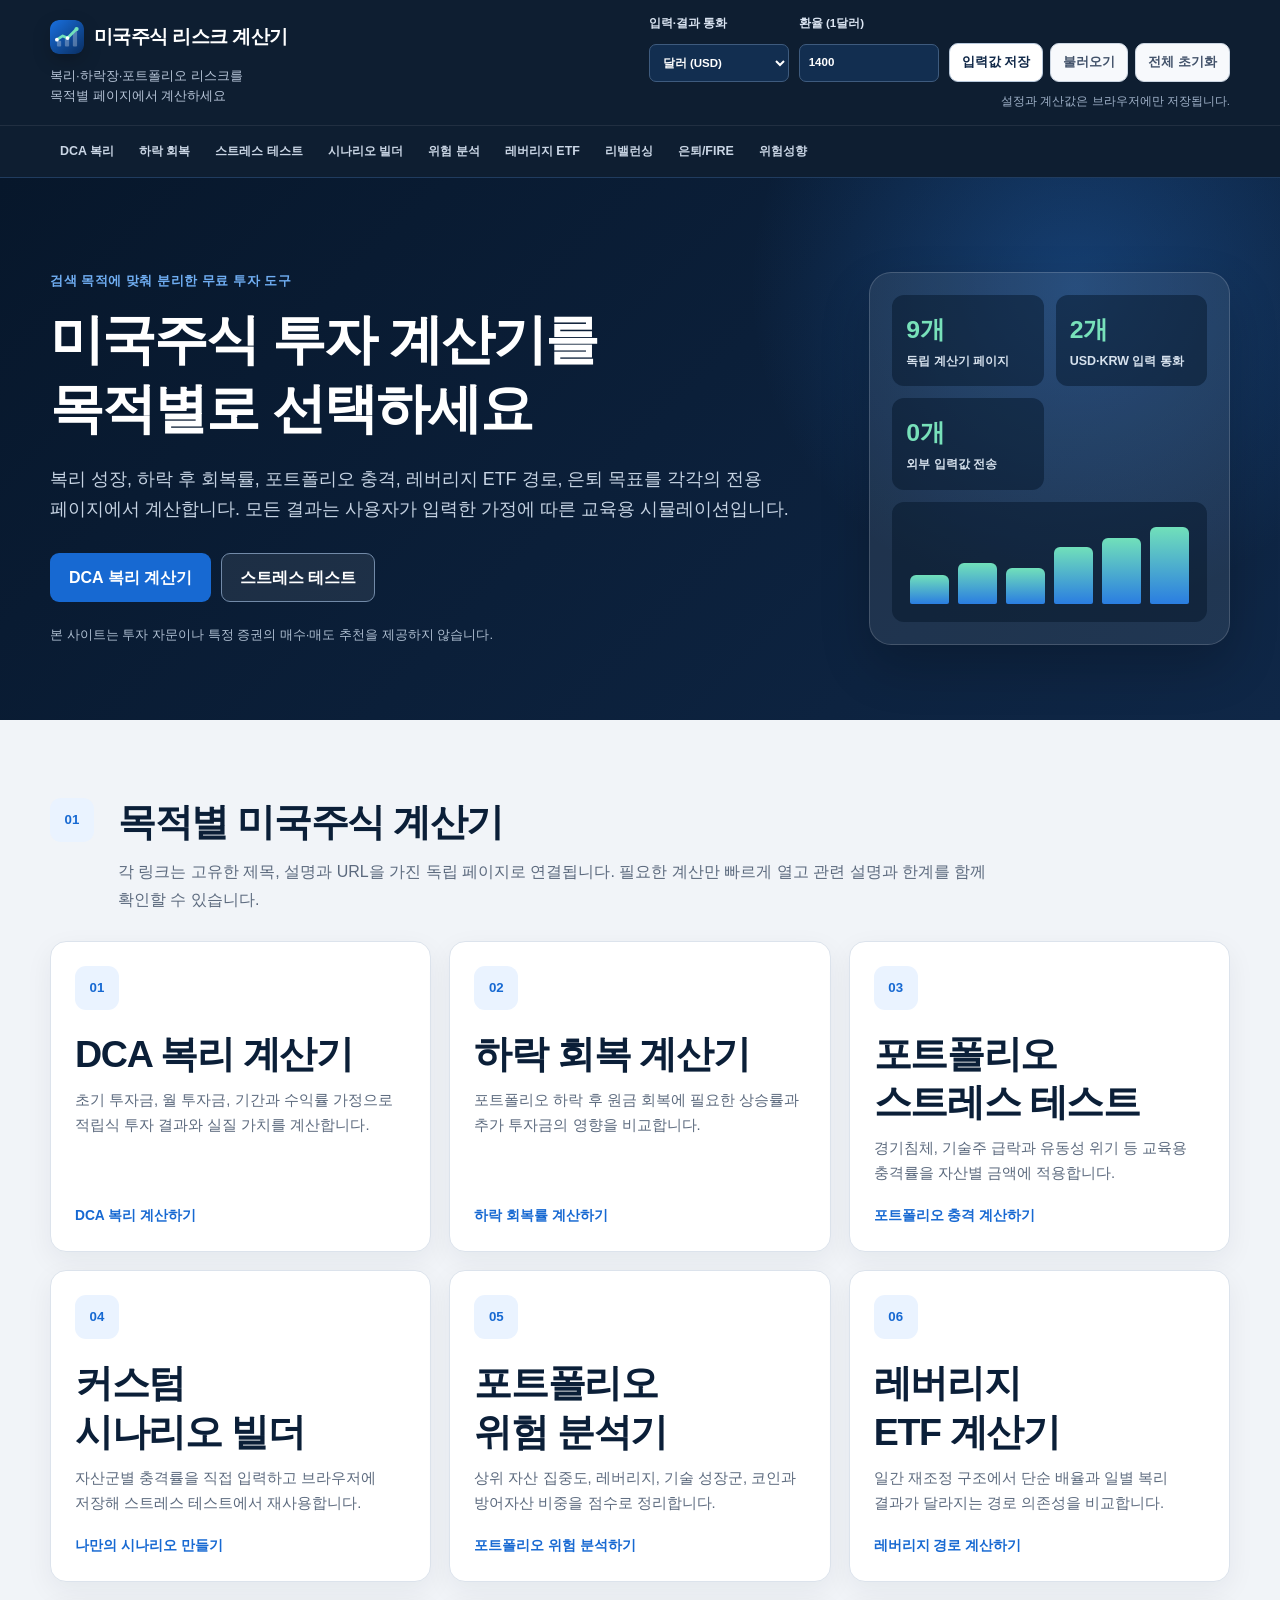
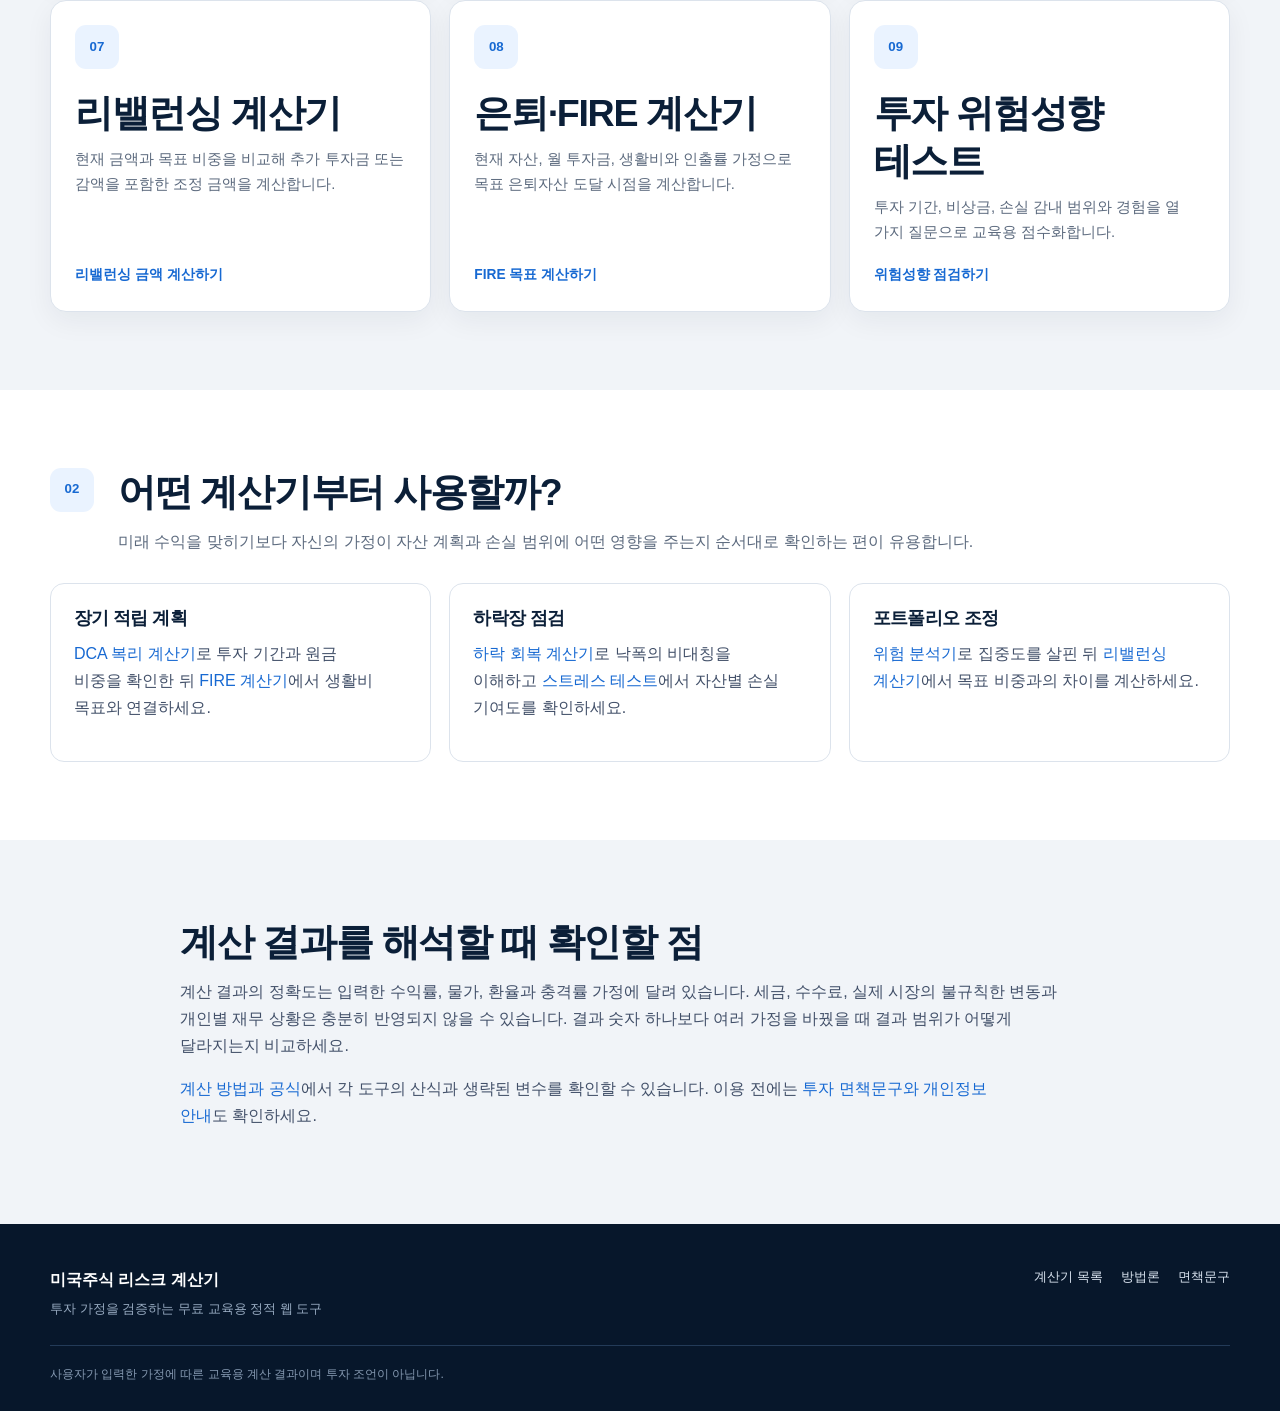
==== commit ee29f340: "Add files via upload" ====
--- a/index.html
+++ b/index.html
@@ -63,7 +63,7 @@
         <p id="storage-status" class="storage-status" aria-live="polite">설정과 계산값은 브라우저에만 저장됩니다.</p>
       </div>
     </div>
-    <nav class="tool-nav" aria-label="주요 계산기 메뉴"><div class="container tool-nav-scroll"><a href="/dca/">DCA 복리</a><a href="/drawdown/">하락 회복</a><a href="/stress-test/">스트레스 테스트</a><a href="/risk-analyzer/">위험 분석</a><a href="/leverage-etf/">레버리지 ETF</a><a href="/rebalancing/">리밸런싱</a><a href="/fire/">은퇴/FIRE</a><a href="/risk-profile/">위험성향</a><a href="/methodology/">방법론</a></div></nav>
+    <nav class="tool-nav" aria-label="주요 계산기 메뉴"><div class="container tool-nav-scroll"><a href="/dca/">DCA 복리</a><a href="/drawdown/">하락 회복</a><a href="/stress-test/">스트레스 테스트</a><a href="/scenario-builder/">시나리오 빌더</a><a href="/risk-analyzer/">위험 분석</a><a href="/leverage-etf/">레버리지 ETF</a><a href="/rebalancing/">리밸런싱</a><a href="/fire/">은퇴/FIRE</a><a href="/risk-profile/">위험성향</a></div></nav>
   </header>
 
   <main id="main-content">
